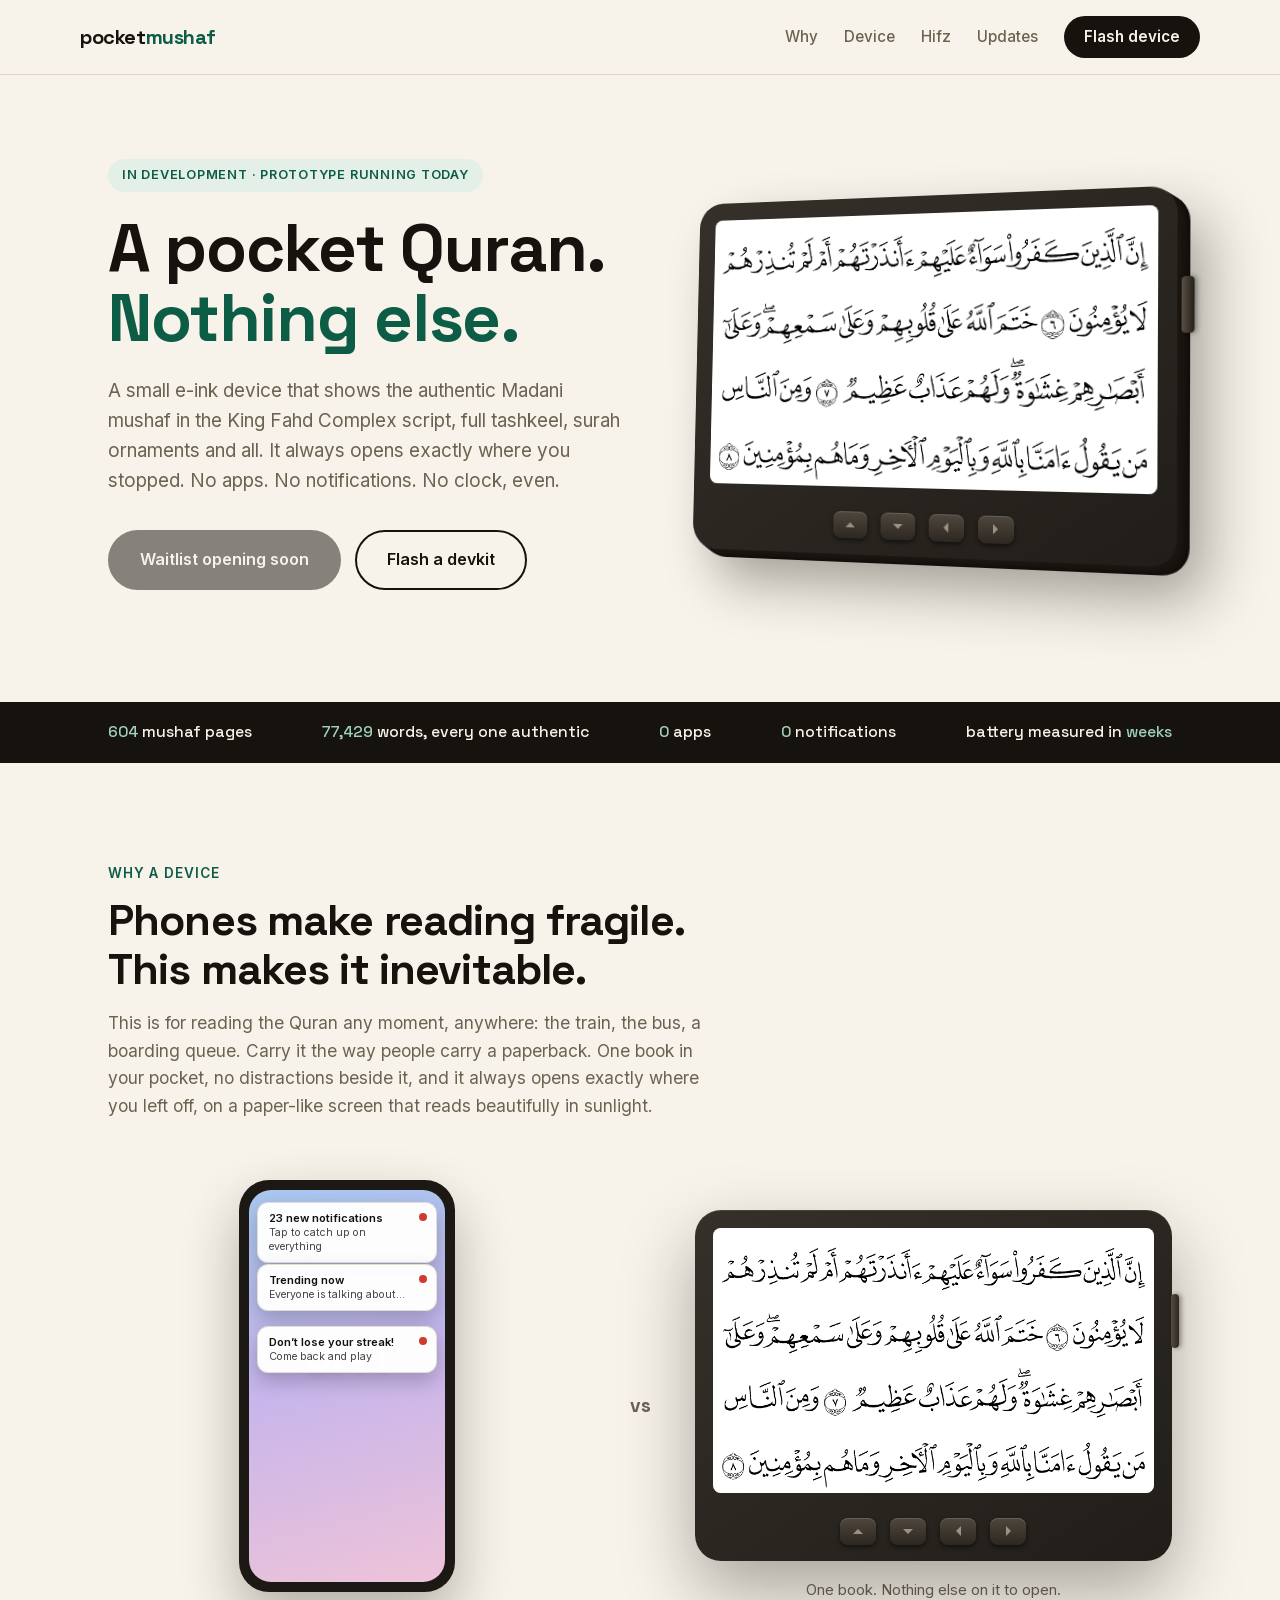
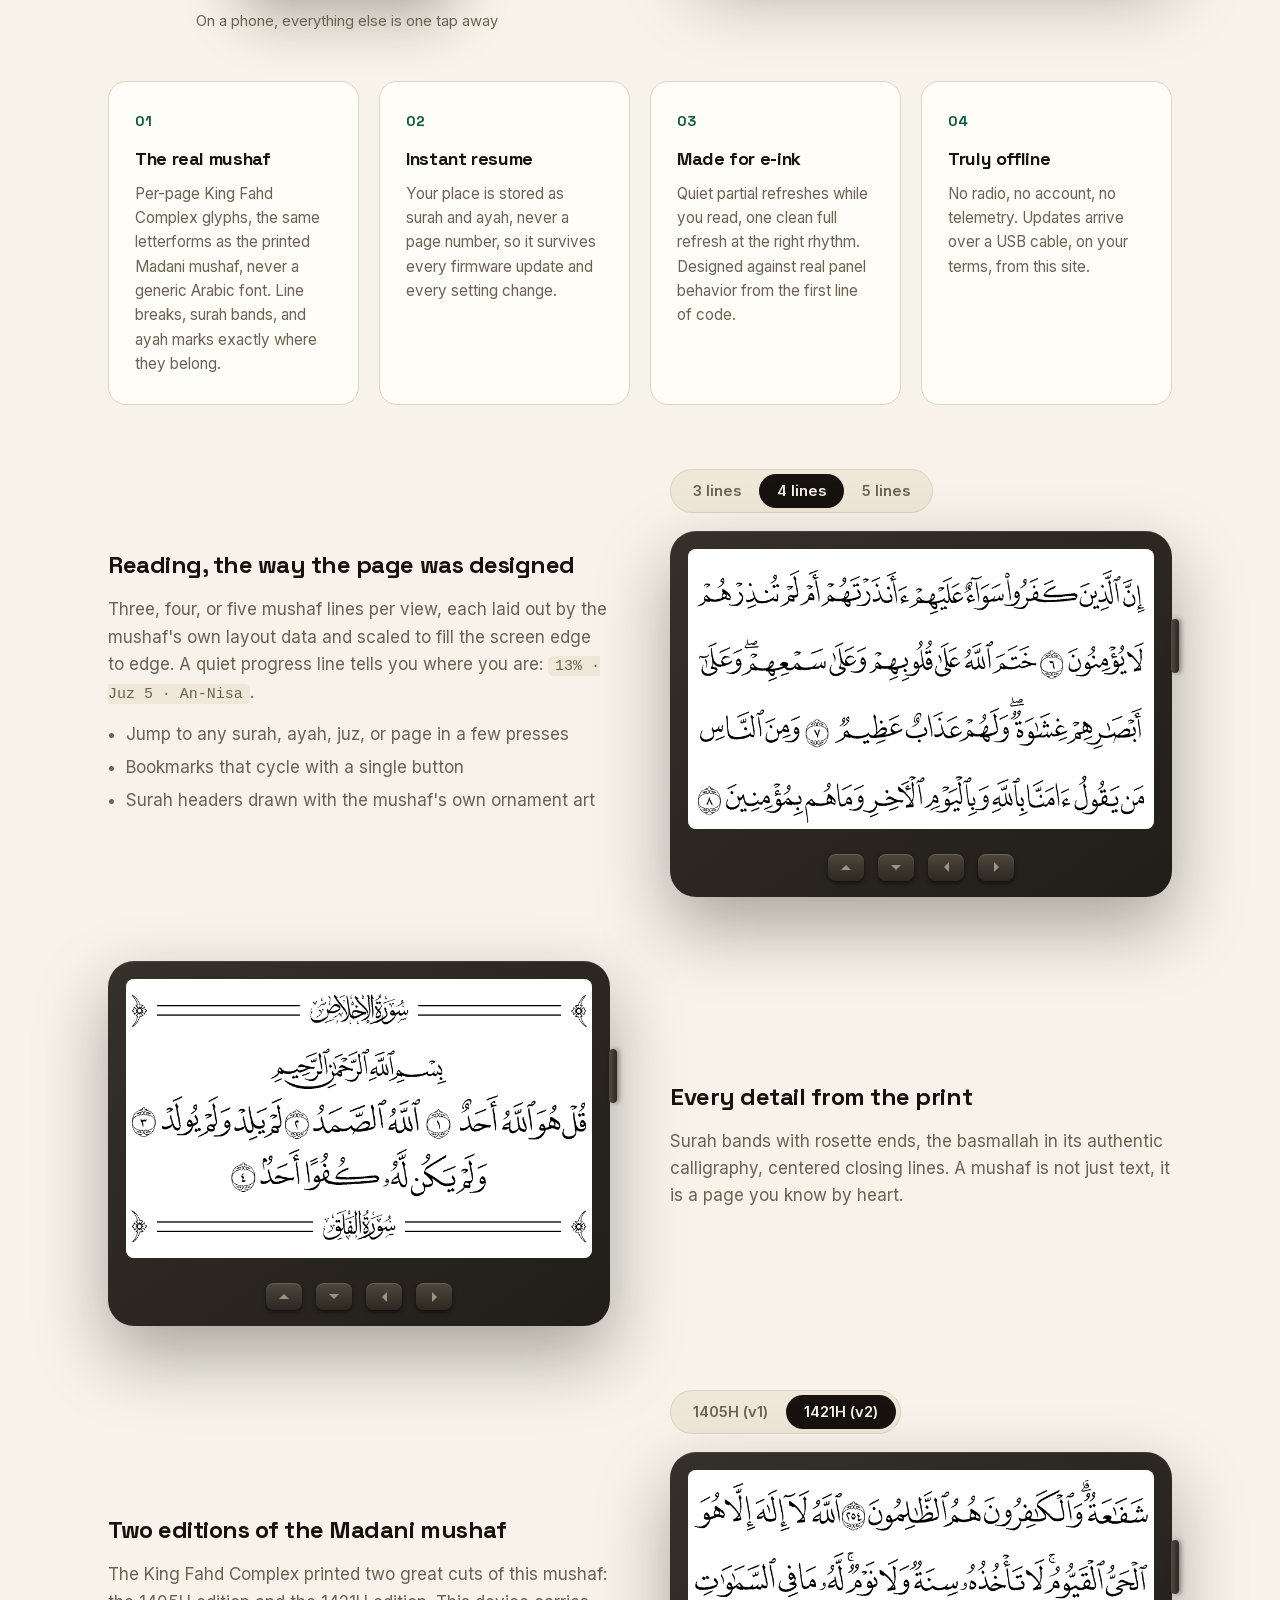
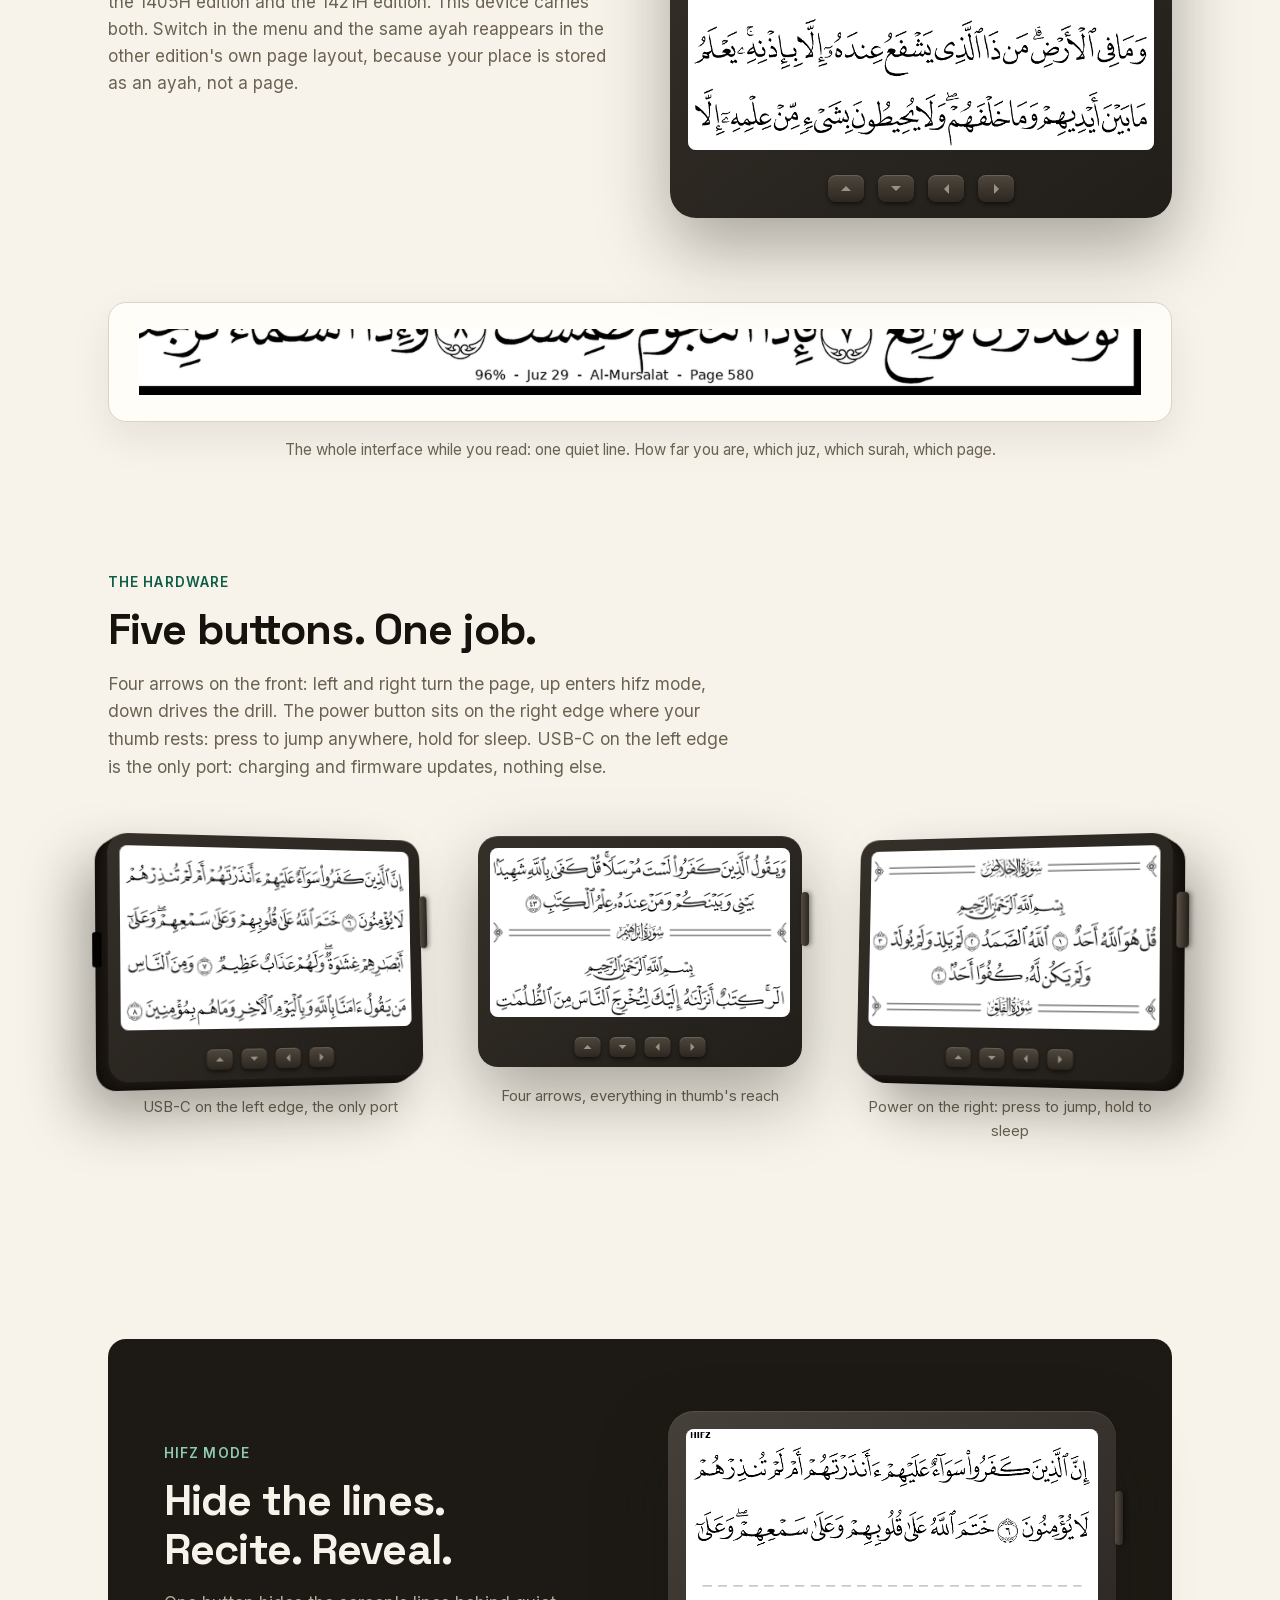
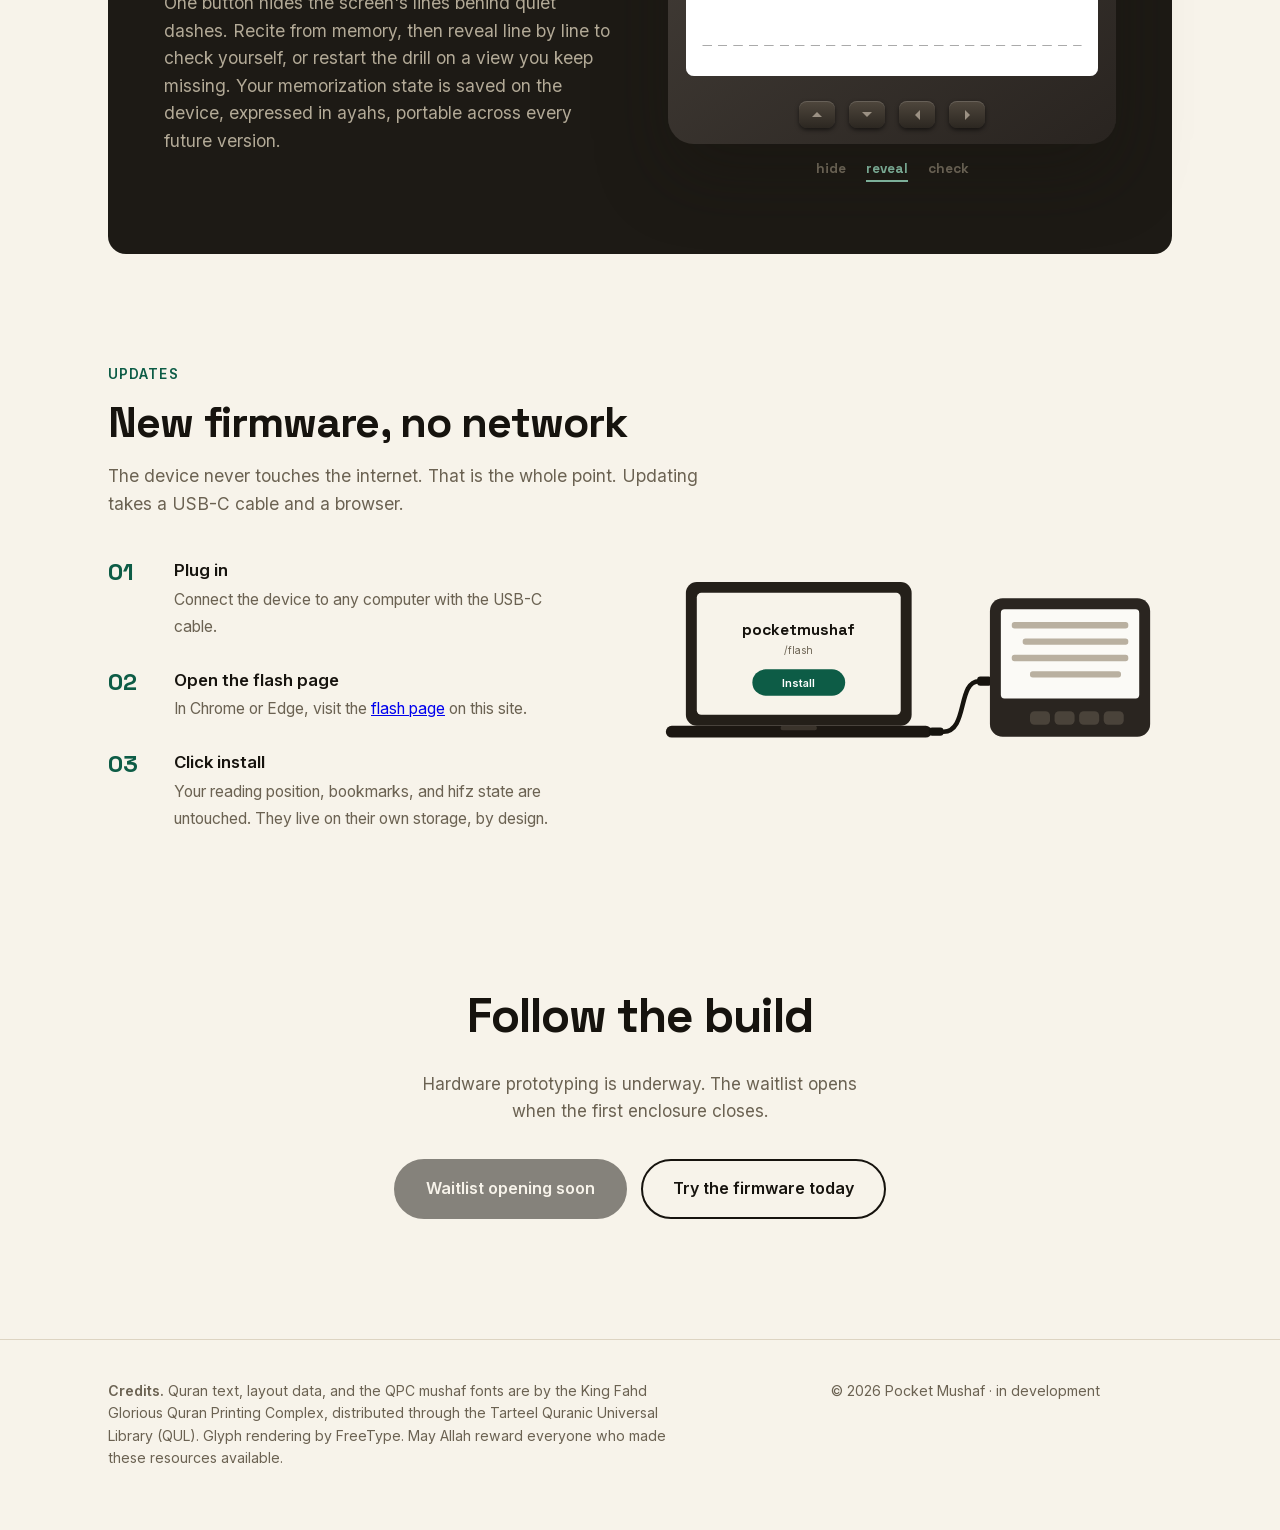
==== index.html @ 384b5666 "Showcase both mushaf editions and the status line Co-Authored-By: Claude Fable 5 <noreply@anthropic." ====
<!DOCTYPE html>
<html lang="en">
<head>
<meta charset="utf-8">
<meta name="viewport" content="width=device-width, initial-scale=1">
<meta http-equiv="Content-Security-Policy" content="default-src 'none'; script-src 'self'; style-src 'self' 'unsafe-inline'; img-src 'self'; font-src 'self'; connect-src 'self'; base-uri 'none'; form-action 'none'">
<title>Pocket Mushaf, a dedicated e-ink Quran reader</title>
<meta name="description" content="A pocket-sized e-ink device that does one thing: display the authentic Madani mushaf beautifully, and let you resume reading instantly. No apps. No notifications. No distractions.">
<meta property="og:title" content="Pocket Mushaf">
<meta property="og:description" content="A dedicated, distraction-free pocket Quran reading device.">
<meta property="og:image" content="assets/reading.png">
<link rel="stylesheet" href="fonts/fonts.css">
<link rel="stylesheet" href="style.css">
</head>
<body>

<header class="site">
  <div class="wrap navrow">
    <a class="brand" href="./">pocket<span>mushaf</span></a>
    <nav>
      <a href="#why">Why</a>
      <a href="#device">Device</a>
      <a href="#hifz">Hifz</a>
      <a href="#updates">Updates</a>
      <a class="pill" href="flash.html">Flash device</a>
    </nav>
  </div>
</header>

<div class="wrap">
  <div class="hero">
    <div>
      <span class="eyebrow">In development &middot; prototype running today</span>
      <h1>A pocket Quran.<br><em>Nothing else.</em></h1>
      <p class="lede">A small e-ink device that shows the authentic Madani
      mushaf in the King Fahd Complex script, full tashkeel, surah ornaments
      and all. It always opens exactly where you stopped. No apps. No
      notifications. No clock, even.</p>
      <div class="cta-row">
        <a class="btn primary disabled" href="#">Waitlist opening soon</a>
        <a class="btn ghost" href="flash.html">Flash a devkit</a>
      </div>
    </div>
    <div class="device tilt-r"><span class="pwr"></span><span class="usb"></span><span class="dpad"><i class="u"></i><i class="d"></i><i class="l"></i><i class="r"></i></span>
      <div class="screen"><img src="assets/reading.png"
        alt="E-ink render of Surah Al-Baqarah 6-8 in the authentic Madani script"></div>
    </div>
  </div>
</div>

<div class="band">
  <div class="wrap">
    <span><em>604</em> mushaf pages</span>
    <span><em>77,429</em> words, every one authentic</span>
    <span><em>0</em> apps</span>
    <span><em>0</em> notifications</span>
    <span>battery measured in <em>weeks</em></span>
  </div>
</div>

<div class="wrap">
  <section id="why">
    <span class="kicker">Why a device</span>
    <h2>Phones make reading fragile.<br>This makes it inevitable.</h2>
    <p class="sub">This is for reading the Quran any moment, anywhere:
    the train, the bus, a boarding queue. Carry it the way people carry
    a paperback. One book in your pocket, no distractions beside it, and
    it always opens exactly where you left off, on a paper-like screen
    that reads beautifully in sunlight.</p>


    <div class="contrast">
      <figure>
        <div class="phone"><div class="pscreen wall">
          <span class="ptime">9:41</span>
          <div class="notif n1"><b>23 new notifications</b>Tap to catch up on everything</div>
          <div class="notif n2"><b>Trending now</b>Everyone is talking about&hellip;</div>
          <div class="notif n3"><b>Don&rsquo;t lose your streak!</b>Come back and play</div>
        </div></div>
        <figcaption>On a phone, everything else is one tap away</figcaption>
      </figure>
      <div class="vs">vs</div>
      <figure>
        <div class="device"><span class="pwr"></span><span class="usb"></span><span class="dpad"><i class="u"></i><i class="d"></i><i class="l"></i><i class="r"></i></span><div class="screen">
          <img src="assets/reading.png" alt="The device: only the mushaf"></div></div>
        <figcaption>One book. Nothing else on it to open.</figcaption>
      </figure>
    </div>

    <div class="grid">
      <div class="card"><div class="num">01</div><h3>The real mushaf</h3>
        <p>Per-page King Fahd Complex glyphs, the same letterforms as the
        printed Madani mushaf, never a generic Arabic font. Line breaks,
        surah bands, and ayah marks exactly where they belong.</p></div>
      <div class="card"><div class="num">02</div><h3>Instant resume</h3>
        <p>Your place is stored as surah and ayah, never a page number, so
        it survives every firmware update and every setting change.</p></div>
      <div class="card"><div class="num">03</div><h3>Made for e-ink</h3>
        <p>Quiet partial refreshes while you read, one clean full refresh
        at the right rhythm. Designed against real panel behavior from the
        first line of code.</p></div>
      <div class="card"><div class="num">04</div><h3>Truly offline</h3>
        <p>No radio, no account, no telemetry. Updates arrive over a USB
        cable, on your terms, from this site.</p></div>
    </div>

    <div class="featrow">
      <div class="txt">
        <h3>Reading, the way the page was designed</h3>
        <p>Three, four, or five mushaf lines per view, each laid out by the
        mushaf's own layout data and scaled to fill the screen edge to
        edge. A quiet progress line tells you where you are:
        <code>13% &middot; Juz 5 &middot; An-Nisa</code>.</p>
        <ul>
          <li>Jump to any surah, ayah, juz, or page in a few presses</li>
          <li>Bookmarks that cycle with a single button</li>
          <li>Surah headers drawn with the mushaf's own ornament art</li>
        </ul>
      </div>
      <div class="pic">
        <div class="seg" id="lineseg">
          <button data-n="3">3 lines</button><button data-n="4" class="on">4 lines</button><button data-n="5">5 lines</button>
        </div>
        <div class="device"><span class="pwr"></span><span class="usb"></span><span class="dpad"><i class="u"></i><i class="d"></i><i class="l"></i><i class="r"></i></span><div class="screen">
          <img id="linesimg" class="fadeable" src="assets/lines4.png"
               alt="The same page at three, four, or five lines per view"></div>
        </div>
      </div>
    </div>

    <div class="featrow flip">
      <div class="txt">
        <h3>Every detail from the print</h3>
        <p>Surah bands with rosette ends, the basmallah in its authentic
        calligraphy, centered closing lines. A mushaf is not just text, it
        is a page you know by heart.</p>
      </div>
      <div class="pic device"><span class="pwr"></span><span class="usb"></span><span class="dpad"><i class="u"></i><i class="d"></i><i class="l"></i><i class="r"></i></span><div class="screen">
        <img src="assets/headers.png" alt="Surah Al-Ikhlas with ornamental header bands"></div>
      </div>
    </div>
    <div class="featrow">
      <div class="txt">
        <h3>Two editions of the Madani mushaf</h3>
        <p>The King Fahd Complex printed two great cuts of this mushaf:
        the 1405H edition and the 1421H edition. This device carries both.
        Switch in the menu and the same ayah reappears in the other
        edition's own page layout, because your place is stored as an
        ayah, not a page.</p>
      </div>
      <div class="pic">
        <div class="seg" id="edseg">
          <button data-ed="v1">1405H (v1)</button><button data-ed="v2" class="on">1421H (v2)</button>
        </div>
        <div class="device"><span class="pwr"></span><span class="usb"></span><span class="dpad"><i class="u"></i><i class="d"></i><i class="l"></i><i class="r"></i></span><div class="screen">
          <img id="edimg" class="fadeable" src="assets/edition-v2.png"
               alt="Ayat al-Kursi in the selected mushaf edition"></div>
        </div>
      </div>
    </div>

    <figure class="stripfig">
      <div class="stripbox"><img src="assets/progress-zoom.png"
        alt="The status line: percent read, juz, surah, and page"></div>
      <figcaption>The whole interface while you read: one quiet line.
      How far you are, which juz, which surah, which page.</figcaption>
    </figure>

  </section>

  <section id="device">
    <span class="kicker">The hardware</span>
    <h2>Five buttons. One job.</h2>
    <p class="sub">Four arrows on the front: left and right turn the page,
    up enters hifz mode, down drives the drill. The power button sits on
    the right edge where your thumb rests: press to jump anywhere, hold
    for sleep. USB-C on the left edge is the only port: charging and
    firmware updates, nothing else.</p>
    <div class="devrow">
      <figure>
        <div class="device tilt-l"><span class="pwr"></span><span class="usb"></span><span class="dpad"><i class="u"></i><i class="d"></i><i class="l"></i><i class="r"></i></span><div class="screen">
          <img src="assets/reading.png" alt="Angled view showing the USB-C port"></div></div>
        <figcaption>USB-C on the left edge, the only port</figcaption>
      </figure>
      <figure>
        <div class="device"><span class="pwr"></span><span class="usb"></span><span class="dpad"><i class="u"></i><i class="d"></i><i class="l"></i><i class="r"></i></span><div class="screen">
          <img src="assets/flow.png" alt="Front view with the four-arrow pad"></div></div>
        <figcaption>Four arrows, everything in thumb's reach</figcaption>
      </figure>
      <figure>
        <div class="device tilt-r"><span class="pwr"></span><span class="usb"></span><span class="dpad"><i class="u"></i><i class="d"></i><i class="l"></i><i class="r"></i></span><div class="screen">
          <img src="assets/headers.png" alt="Angled view showing the power button"></div></div>
        <figcaption>Power on the right: press to jump, hold to sleep</figcaption>
      </figure>
    </div>
  </section>

  <section id="hifz">
    <div class="dark-block">
      <div class="dark-grid">
        <div>
          <span class="kicker">Hifz mode</span>
          <h2>Hide the lines.<br>Recite. Reveal.</h2>
          <p class="sub">One button hides the screen's lines behind quiet
          dashes. Recite from memory, then reveal line by line to check
          yourself, or restart the drill on a view you keep missing.
          Your memorization state is saved on the device, expressed in
          ayahs, portable across every future version.</p>
        </div>
        <div>
          <div class="device"><span class="pwr"></span><span class="usb"></span><span class="dpad"><i class="u"></i><i class="d"></i><i class="l"></i><i class="r"></i></span><div class="screen">
            <img id="hifzimg" class="fadeable" src="assets/hifz-hidden.png"
                 alt="Hifz mode: lines hidden, half revealed, fully shown"></div>
          </div>
          <div class="stage-dots" id="hifzdots">
            <span class="on">hide</span><span>reveal</span><span>check</span>
          </div>
        </div>
      </div>
    </div>
  </section>

  <section id="updates">
    <span class="kicker">Updates</span>
    <h2>New firmware, no network</h2>
    <p class="sub">The device never touches the internet. That is the
    whole point. Updating takes a USB-C cable and a browser.</p>
    <div class="updrow">
    <ol class="steps">
      <li><strong>Plug in</strong><span>Connect the device to any computer
        with the USB-C cable.</span></li>
      <li><strong>Open the flash page</strong><span>In Chrome or Edge, visit
        the <a href="flash.html">flash page</a> on this site.</span></li>
      <li><strong>Click install</strong><span>Your reading position, bookmarks,
        and hifz state are untouched. They live on their own storage, by
        design.</span></li>
    </ol>
    <div class="updart"><svg viewBox="0 0 580 300" role="img"
  aria-label="The device connected to a laptop with a USB-C cable">
  <rect x="46" y="34" width="248" height="158" rx="12" fill="#241f19"/>
  <rect x="58" y="46" width="224" height="134" rx="5" fill="#f7f3ea"/>
  <text x="170" y="92" text-anchor="middle" font-family="Space Grotesk, sans-serif"
        font-weight="700" font-size="17" fill="#16130e">pocketmushaf</text>
  <text x="170" y="113" text-anchor="middle" font-family="Inter, sans-serif"
        font-size="11" fill="#6b6252">/flash</text>
  <rect x="119" y="130" width="102" height="29" rx="14.5" fill="#0d5c46"/>
  <text x="170" y="149" text-anchor="middle" font-family="Inter, sans-serif"
        font-weight="600" font-size="12" fill="#ffffff">Install</text>
  <rect x="24" y="192" width="292" height="13" rx="6.5" fill="#1c1712"/>
  <rect x="150" y="192" width="40" height="5" rx="2.5" fill="#3a332b"/>
  <rect x="313" y="194" width="16" height="9" rx="3.5" fill="#16130e"/>
  <path d="M329 198.5 C 356 198.5, 344 143, 368 143" fill="none"
        stroke="#16130e" stroke-width="5" stroke-linecap="round"/>
  <rect x="366" y="138" width="16" height="10" rx="3.5" fill="#16130e"/>
  <rect x="380" y="52" width="176" height="152" rx="14" fill="#2a2520"/>
  <rect x="392" y="64" width="152" height="98" rx="4" fill="#fbfaf6"/>
  <rect x="404" y="78" width="128" height="7" rx="3" fill="#b9b0a0"/>
  <rect x="416" y="96" width="116" height="7" rx="3" fill="#b9b0a0"/>
  <rect x="404" y="114" width="128" height="7" rx="3" fill="#b9b0a0"/>
  <rect x="424" y="132" width="100" height="7" rx="3" fill="#b9b0a0"/>
  <g fill="#4a433a">
    <rect x="424" y="176" width="22" height="15" rx="5"/>
    <rect x="451" y="176" width="22" height="15" rx="5"/>
    <rect x="478" y="176" width="22" height="15" rx="5"/>
    <rect x="505" y="176" width="22" height="15" rx="5"/>
  </g>
</svg></div>
    </div>
  </section>

  <div class="bigcta">
    <h2>Follow the build</h2>
    <p>Hardware prototyping is underway. The waitlist opens when the first
    enclosure closes.</p>
    <div class="cta-row">
      <a class="btn primary disabled" href="#">Waitlist opening soon</a>
      <a class="btn ghost" href="flash.html">Try the firmware today</a>
    </div>
  </div>
</div>

<footer>
  <div class="wrap">
    <p><strong>Credits.</strong> Quran text, layout data, and the QPC
    mushaf fonts are by the King Fahd Glorious Quran Printing Complex,
    distributed through the Tarteel Quranic Universal Library
    (QUL). Glyph rendering by FreeType. May Allah
    reward everyone who made these resources available.</p>
    <p>&copy; 2026 Pocket Mushaf &middot; in development</p>
  </div>
</footer>
<script src="assets/site.js" defer></script>
</body></body>
</html>
---- fonts/fonts.css ----
@font-face {
  font-family: 'Inter';
  font-style: normal;
  font-weight: 400;
  font-display: swap;
  src: url(Inter-400.woff2) format('woff2');
  unicode-range: U+0000-00FF, U+0131, U+0152-0153, U+02BB-02BC, U+02C6, U+02DA, U+02DC, U+0304, U+0308, U+0329, U+2000-206F, U+20AC, U+2122, U+2191, U+2193, U+2212, U+2215, U+FEFF, U+FFFD;
}
@font-face {
  font-family: 'Inter';
  font-style: normal;
  font-weight: 500;
  font-display: swap;
  src: url(Inter-500.woff2) format('woff2');
  unicode-range: U+0000-00FF, U+0131, U+0152-0153, U+02BB-02BC, U+02C6, U+02DA, U+02DC, U+0304, U+0308, U+0329, U+2000-206F, U+20AC, U+2122, U+2191, U+2193, U+2212, U+2215, U+FEFF, U+FFFD;
}
@font-face {
  font-family: 'Inter';
  font-style: normal;
  font-weight: 600;
  font-display: swap;
  src: url(Inter-600.woff2) format('woff2');
  unicode-range: U+0000-00FF, U+0131, U+0152-0153, U+02BB-02BC, U+02C6, U+02DA, U+02DC, U+0304, U+0308, U+0329, U+2000-206F, U+20AC, U+2122, U+2191, U+2193, U+2212, U+2215, U+FEFF, U+FFFD;
}
@font-face {
  font-family: 'Space Grotesk';
  font-style: normal;
  font-weight: 500;
  font-display: swap;
  src: url(SpaceGrotesk-500.woff2) format('woff2');
  unicode-range: U+0000-00FF, U+0131, U+0152-0153, U+02BB-02BC, U+02C6, U+02DA, U+02DC, U+0304, U+0308, U+0329, U+2000-206F, U+20AC, U+2122, U+2191, U+2193, U+2212, U+2215, U+FEFF, U+FFFD;
}
@font-face {
  font-family: 'Space Grotesk';
  font-style: normal;
  font-weight: 700;
  font-display: swap;
  src: url(SpaceGrotesk-700.woff2) format('woff2');
  unicode-range: U+0000-00FF, U+0131, U+0152-0153, U+02BB-02BC, U+02C6, U+02DA, U+02DC, U+0304, U+0308, U+0329, U+2000-206F, U+20AC, U+2122, U+2191, U+2193, U+2212, U+2215, U+FEFF, U+FFFD;
}
---- style.css ----
:root {
  --paper: #f7f3ea;
  --paper-deep: #efe8d8;
  --ink: #16130e;
  --ink-soft: #6b6252;
  --green: #0d5c46;
  --green-soft: #e3efe7;
  --dark: #1d1a15;
  --dark-2: #262219;
  --rule: #ddd4c2;
  --max: 1120px;
  --radius: 18px;
}
* { margin: 0; padding: 0; box-sizing: border-box; }
html { scroll-behavior: smooth; }
body {
  background: var(--paper);
  color: var(--ink);
  font-family: "Inter", -apple-system, "Helvetica Neue", sans-serif;
  line-height: 1.6;
  font-size: 17px;
}
h1, h2, h3, .brand { font-family: "Space Grotesk", "Inter", sans-serif; letter-spacing: -0.02em; }
.wrap { max-width: var(--max); margin: 0 auto; padding: 0 28px; }

/* ---------- nav ---------- */
header.site {
  position: sticky; top: 0; z-index: 50;
  background: rgba(247, 243, 234, 0.88); backdrop-filter: blur(10px);
  border-bottom: 1px solid var(--rule);
}
.navrow { display: flex; justify-content: space-between; align-items: center; padding: 16px 0; }
.brand { font-size: 1.25rem; font-weight: 700; text-decoration: none; color: var(--ink); }
.brand span { color: var(--green); }
nav { display: flex; align-items: center; gap: 26px; }
nav a { color: var(--ink-soft); text-decoration: none; font-size: 0.95rem; font-weight: 500; }
nav a:hover { color: var(--ink); }
nav a.pill {
  background: var(--ink); color: var(--paper); padding: 9px 20px;
  border-radius: 999px; font-weight: 600;
}
nav a.pill:hover { background: var(--green); color: #fff; }
@media (max-width: 640px) { nav a:not(.pill) { display: none; } }

/* ---------- hero ---------- */
.hero { padding: 84px 0 40px; display: grid; grid-template-columns: 1.05fr 1fr; gap: 48px; align-items: center; }
@media (max-width: 900px) { .hero { grid-template-columns: 1fr; padding-top: 56px; } }
.eyebrow {
  display: inline-block; background: var(--green-soft); color: var(--green);
  font-size: 0.8rem; font-weight: 600; letter-spacing: 0.06em; text-transform: uppercase;
  padding: 6px 14px; border-radius: 999px; margin-bottom: 22px;
}
.hero h1 { font-size: clamp(2.6rem, 5.4vw, 4.2rem); line-height: 1.04; font-weight: 700; }
.hero h1 em { font-style: normal; color: var(--green); }
.hero p.lede { margin-top: 22px; max-width: 520px; font-size: 1.18rem; color: var(--ink-soft); }
.cta-row { margin-top: 34px; display: flex; gap: 14px; flex-wrap: wrap; }
.btn {
  display: inline-block; padding: 15px 30px; border-radius: 999px;
  text-decoration: none; font-size: 1rem; font-weight: 600;
  border: 2px solid var(--ink); transition: transform 0.15s ease, background 0.15s ease;
}
.btn:hover { transform: translateY(-2px); }
.btn.primary { background: var(--ink); color: var(--paper); }
.btn.primary:hover { background: var(--green); border-color: var(--green); color: #fff; }
.btn.ghost { color: var(--ink); background: transparent; }
.btn.ghost:hover { border-color: var(--green); color: var(--green); }
.btn.disabled { opacity: 0.5; pointer-events: none; }

/* ---------- device mockup: screen + front d-pad, power right, USB-C left */
.device {
  background: linear-gradient(145deg, #35302a, #211d18);
  border-radius: 26px; padding: 18px 18px 68px;
  box-shadow: 0 30px 70px rgba(22, 19, 14, 0.35), inset 0 1px 0 rgba(255,255,255,0.09);
  position: relative;
}
.device .screen {
  border-radius: 8px; overflow: hidden; background: #fbfaf6;
  box-shadow: inset 0 0 0 1px rgba(0,0,0,0.5), inset 0 4px 14px rgba(0,0,0,0.22);
}
.device .screen img { display: block; width: 100%; height: auto; }
/* four arrow buttons in a horizontal row: up, down, left, right */
.device .dpad {
  position: absolute; left: 50%; bottom: 16px; transform: translateX(-50%);
  display: flex; gap: 14px;
}
.device .dpad i {
  width: 36px; height: 27px; border-radius: 8px;
  background: linear-gradient(#4f473d, #2c2721);
  box-shadow: inset 0 1px 0 rgba(255,255,255,0.14), 0 2px 4px rgba(0,0,0,0.55);
  display: flex; align-items: center; justify-content: center;
}
.device .dpad i::after { content: ""; border: 5px solid transparent; }
.device .dpad .u::after { border-bottom-color: #9b9184; border-top-width: 0; }
.device .dpad .d::after { border-top-color: #9b9184; border-bottom-width: 0; }
.device .dpad .l::after { border-right-color: #9b9184; border-left-width: 0; }
.device .dpad .r::after { border-left-color: #9b9184; border-right-width: 0; }
.device .pwr {  /* power on the right side */
  position: absolute; right: -7px; top: 24%;
  width: 8px; height: 54px; border-radius: 4px;
  background: linear-gradient(90deg, #554c41, #2c2721);
  box-shadow: 2px 0 5px rgba(0,0,0,0.4);
}
.device .usb {  /* USB-C slot on the left side */
  position: absolute; left: -6px; top: 40%;
  width: 6px; height: 34px; border-radius: 3px;
  background: #0c0a08; box-shadow: inset 0 0 4px #000;
}
/* angled pseudo-3D views: a stack of 1px shadows forms a connected
   extruded edge that follows the rounded corners */
.device.tilt-r {
  transform: perspective(1200px) rotateY(-15deg) rotateX(3deg);
  box-shadow:
    1px 1px 0 #1c1712, 2px 1px 0 #1b1611, 3px 2px 0 #1a1510,
    4px 3px 0 #191410, 5px 3px 0 #18130f, 6px 4px 0 #17130f,
    7px 5px 0 #16120e, 8px 5px 0 #15110d, 9px 6px 0 #14100d,
    10px 7px 0 #130f0c, 11px 7px 0 #120f0b, 12px 8px 0 #110e0b,
    26px 30px 55px rgba(22, 19, 14, 0.38);
}
.device.tilt-l {
  transform: perspective(1200px) rotateY(15deg) rotateX(3deg);
  box-shadow:
    -1px 1px 0 #1c1712, -2px 1px 0 #1b1611, -3px 2px 0 #1a1510,
    -4px 3px 0 #191410, -5px 3px 0 #18130f, -6px 4px 0 #17130f,
    -7px 5px 0 #16120e, -8px 5px 0 #15110d, -9px 6px 0 #14100d,
    -10px 7px 0 #130f0c, -11px 7px 0 #120f0b, -12px 8px 0 #110e0b,
    -26px 30px 55px rgba(22, 19, 14, 0.38);
}
.device.tilt-r .pwr { right: -16px; width: 12px; background: linear-gradient(90deg, #5a5145, #241f1a); }
.device.tilt-l .usb { left: -15px; width: 9px; background: #050403; box-shadow: inset 0 0 5px #000; }
.device .usb { display: none; }           /* the port is an edge feature */
.device.tilt-l .usb { display: block; }   /* visible only when that edge shows */
.hero .device { transition: transform 0.35s ease; }
.hero .device:hover { transform: perspective(1200px) rotateY(-8deg) rotateX(2deg); }

/* ---------- ticker band ---------- */
.band {
  background: var(--ink); color: var(--paper);
  padding: 18px 0; margin-top: 72px;
  font-family: "Space Grotesk", sans-serif; font-size: 0.98rem;
}
.band .wrap { display: flex; justify-content: space-between; flex-wrap: wrap; gap: 12px 30px; }
.band span em { font-style: normal; color: #9fd0ba; }

/* ---------- sections ---------- */
section { padding: 96px 0 10px; }
.kicker { color: var(--green); font-weight: 700; font-size: 0.85rem; text-transform: uppercase; letter-spacing: 0.08em; }
section h2 { font-size: clamp(1.9rem, 3.4vw, 2.7rem); margin-top: 10px; line-height: 1.12; }
section p.sub { color: var(--ink-soft); max-width: 620px; margin-top: 16px; font-size: 1.08rem; }

.featrow {
  display: grid; grid-template-columns: 1fr 1fr; gap: 60px;
  align-items: center; margin-top: 64px;
}
.featrow.flip .txt { order: 2; }
.featrow.flip .pic { order: 1; }
@media (max-width: 860px) { .featrow, .featrow.flip .txt, .featrow.flip .pic { grid-template-columns: 1fr; order: initial; } }
.featrow h3 { font-size: 1.5rem; margin-bottom: 12px; }
.featrow p { color: var(--ink-soft); }
.featrow ul { margin: 14px 0 0 18px; color: var(--ink-soft); }
.featrow li { margin-bottom: 6px; }

/* ---------- dark hifz section ---------- */
.dark-block {
  background: var(--dark); color: #efe9dc; border-radius: var(--radius);
  padding: 72px 56px; margin-top: 90px;
}
@media (max-width: 700px) { .dark-block { padding: 44px 26px; } }
.dark-block .kicker { color: #8fcbb2; }
.dark-block h2 { color: #f7f3ea; }
.dark-block p.sub { color: #b3aa97; }
.dark-block .device { background: linear-gradient(145deg, #46403a, #292420); }
.dark-grid { display: grid; grid-template-columns: 1fr 1fr; gap: 56px; align-items: center; }
@media (max-width: 860px) { .dark-grid { grid-template-columns: 1fr; } }

/* ---------- cards ---------- */
.grid { display: grid; grid-template-columns: repeat(auto-fit, minmax(240px, 1fr)); gap: 20px; margin-top: 48px; }
.card {
  background: #fffdf8; border: 1px solid var(--rule); border-radius: var(--radius);
  padding: 28px 26px; transition: transform 0.15s ease, box-shadow 0.15s ease;
}
.card:hover { transform: translateY(-4px); box-shadow: 0 16px 40px rgba(22,19,14,0.09); }
.card .num {
  font-family: "Space Grotesk"; font-weight: 700; color: var(--green);
  font-size: 0.9rem; margin-bottom: 12px;
}
.card h3 { font-size: 1.12rem; margin-bottom: 8px; }
.card p { font-size: 0.95rem; color: var(--ink-soft); }

/* ---------- steps ---------- */
.steps { counter-reset: s; margin-top: 40px; max-width: 640px; }
.steps li { list-style: none; counter-increment: s; position: relative; padding: 0 0 26px 66px; }
.steps li::before {
  content: counter(s, decimal-leading-zero); position: absolute; left: 0; top: -4px;
  font-family: "Space Grotesk"; font-weight: 700; font-size: 1.5rem; color: var(--green);
}
.steps li strong { display: block; font-size: 1.05rem; margin-bottom: 2px; }
.steps li span { color: var(--ink-soft); font-size: 0.98rem; }
code { font-family: "SF Mono", Menlo, monospace; font-size: 0.88em; background: var(--paper-deep); padding: 2px 7px; border-radius: 5px; }

/* ---------- three-up device renders ---------- */
.devrow {
  display: grid; grid-template-columns: repeat(3, 1fr); gap: 46px;
  margin-top: 56px; align-items: start;
}
.devrow figure { margin: 0; }
.devrow .device { padding: 12px 12px 50px; border-radius: 20px; }
.devrow .dpad { bottom: 10px; gap: 9px; }
.devrow .dpad i { width: 26px; height: 20px; border-radius: 6px; }
.devrow .dpad i::after { border-width: 4px; }
.devrow figcaption {
  margin-top: 18px; font-size: 0.92rem; color: var(--ink-soft);
  text-align: center;
}
@media (max-width: 860px) { .devrow { grid-template-columns: 1fr; gap: 60px; } }

/* ---------- segmented toggle + stage dots ---------- */
.seg { display: inline-flex; background: var(--paper-deep); border: 1px solid var(--rule);
  border-radius: 999px; padding: 4px; margin-bottom: 18px; }
.seg button {
  font: 600 0.92rem "Inter", sans-serif; color: var(--ink-soft);
  background: none; border: 0; padding: 8px 18px; border-radius: 999px; cursor: pointer;
}
.seg button.on { background: var(--ink); color: var(--paper); }
.stage-dots { display: flex; gap: 20px; justify-content: center; margin-top: 16px; }
.stage-dots span {
  font: 600 0.85rem "Space Grotesk", sans-serif; color: #7a7263;
  padding-bottom: 3px; border-bottom: 2px solid transparent;
}
.dark-block .stage-dots span.on { color: #8fcbb2; border-bottom-color: #8fcbb2; }
.screen img.fadeable { transition: opacity 0.35s ease; }

/* ---------- flash page ---------- */
.flash-box {
  margin-top: 42px; background: #fffdf8; border: 1px solid var(--rule);
  border-radius: var(--radius); padding: 34px; max-width: 620px;
  box-shadow: 0 18px 45px rgba(22,19,14,0.07);
}
.flash-box strong { font-family: "Space Grotesk"; font-size: 1.15rem; }
.flash-box esp-web-install-button { display: block; margin-top: 18px; }
.note { font-size: 0.9rem; color: var(--ink-soft); margin-top: 16px; }

/* ---------- big cta ---------- */
.bigcta {
  text-align: center; padding: 110px 0 40px;
}
.bigcta h2 { font-size: clamp(2rem, 4vw, 3rem); }
.bigcta p { color: var(--ink-soft); margin: 16px auto 0; max-width: 480px; }
.bigcta .cta-row { justify-content: center; }

/* ---------- footer ---------- */
footer {
  margin-top: 80px; border-top: 1px solid var(--rule);
  padding: 40px 0 60px; font-size: 0.88rem; color: var(--ink-soft);
}
footer .wrap { display: grid; grid-template-columns: 2fr 1fr; gap: 40px; }
@media (max-width: 700px) { footer .wrap { grid-template-columns: 1fr; } }
footer p { max-width: 560px; }
footer a { color: var(--green); text-decoration: none; }

/* ---------- phone vs device contrast ---------- */
.contrast {
  display: grid; grid-template-columns: 1fr auto 1.6fr; gap: 44px;
  align-items: center; margin-top: 60px;
}
.contrast figure { margin: 0; }
.contrast figcaption {
  margin-top: 18px; font-size: 0.92rem; color: var(--ink-soft);
  text-align: center;
}
.vs {
  font-family: "Space Grotesk", sans-serif; font-weight: 700;
  font-size: 1.2rem; color: var(--ink-soft);
}
.phone {
  width: 216px; margin: 0 auto; background: #1c1915;
  border-radius: 30px; padding: 10px;
  box-shadow: 0 26px 55px rgba(22, 19, 14, 0.3);
}
.pscreen {
  position: relative; border-radius: 22px; overflow: hidden;
  background: #fff; aspect-ratio: 9 / 18;
}
.pscreen > img {
  width: 100%; height: 100%; object-fit: cover; object-position: right top;
}
.notif {
  position: absolute; left: 8px; right: 8px;
  background: rgba(255, 255, 255, 0.97); border: 1px solid #e4ded2;
  border-radius: 11px; padding: 8px 24px 8px 11px;
  font-size: 0.66rem; line-height: 1.35; color: #444;
  box-shadow: 0 8px 20px rgba(0, 0, 0, 0.22);
}
.notif b { display: block; font-size: 0.7rem; color: #111; }
.notif::after {
  content: ""; position: absolute; right: 9px; top: 10px;
  width: 8px; height: 8px; border-radius: 50%; background: #cf3b2f;
}
.n1 { top: 12px; } .n2 { top: 74px; } .n3 { top: 136px; }
@media (max-width: 860px) {
  .contrast { grid-template-columns: 1fr; }
  .vs { text-align: center; }
}

/* phone wallpaper + centered vs */
.pscreen.wall {
  background: linear-gradient(165deg, #a8c8f0 0%, #c6b5ec 45%, #eec3d8 100%);
}
.ptime {
  position: absolute; top: 34%; left: 0; right: 0; text-align: center;
  font-family: "Space Grotesk", sans-serif; font-weight: 700;
  font-size: 2.6rem; color: rgba(255, 255, 255, 0.92);
  text-shadow: 0 2px 10px rgba(0, 0, 0, 0.15);
}
.contrast { grid-template-columns: 1fr auto 1fr; }
.vs { justify-self: center; text-align: center; }

/* updates row: steps + usb illustration */
.updrow {
  display: grid; grid-template-columns: 1fr 1.1fr; gap: 56px;
  align-items: center;
}
.updart svg { width: 100%; height: auto; display: block; }
@media (max-width: 860px) { .updrow { grid-template-columns: 1fr; } }

/* ---------- zoomed status-line strip ---------- */
.stripfig { margin: 84px 0 0; }
.stripbox {
  background: #fffdf8; border: 1px solid var(--rule); border-radius: var(--radius);
  padding: 26px 30px; box-shadow: 0 16px 40px rgba(22, 19, 14, 0.08);
  overflow-x: auto;
}
.stripbox img { display: block; max-width: 100%; height: auto; margin: 0 auto; }
.stripfig figcaption {
  margin-top: 16px; text-align: center; font-size: 0.95rem; color: var(--ink-soft);
}
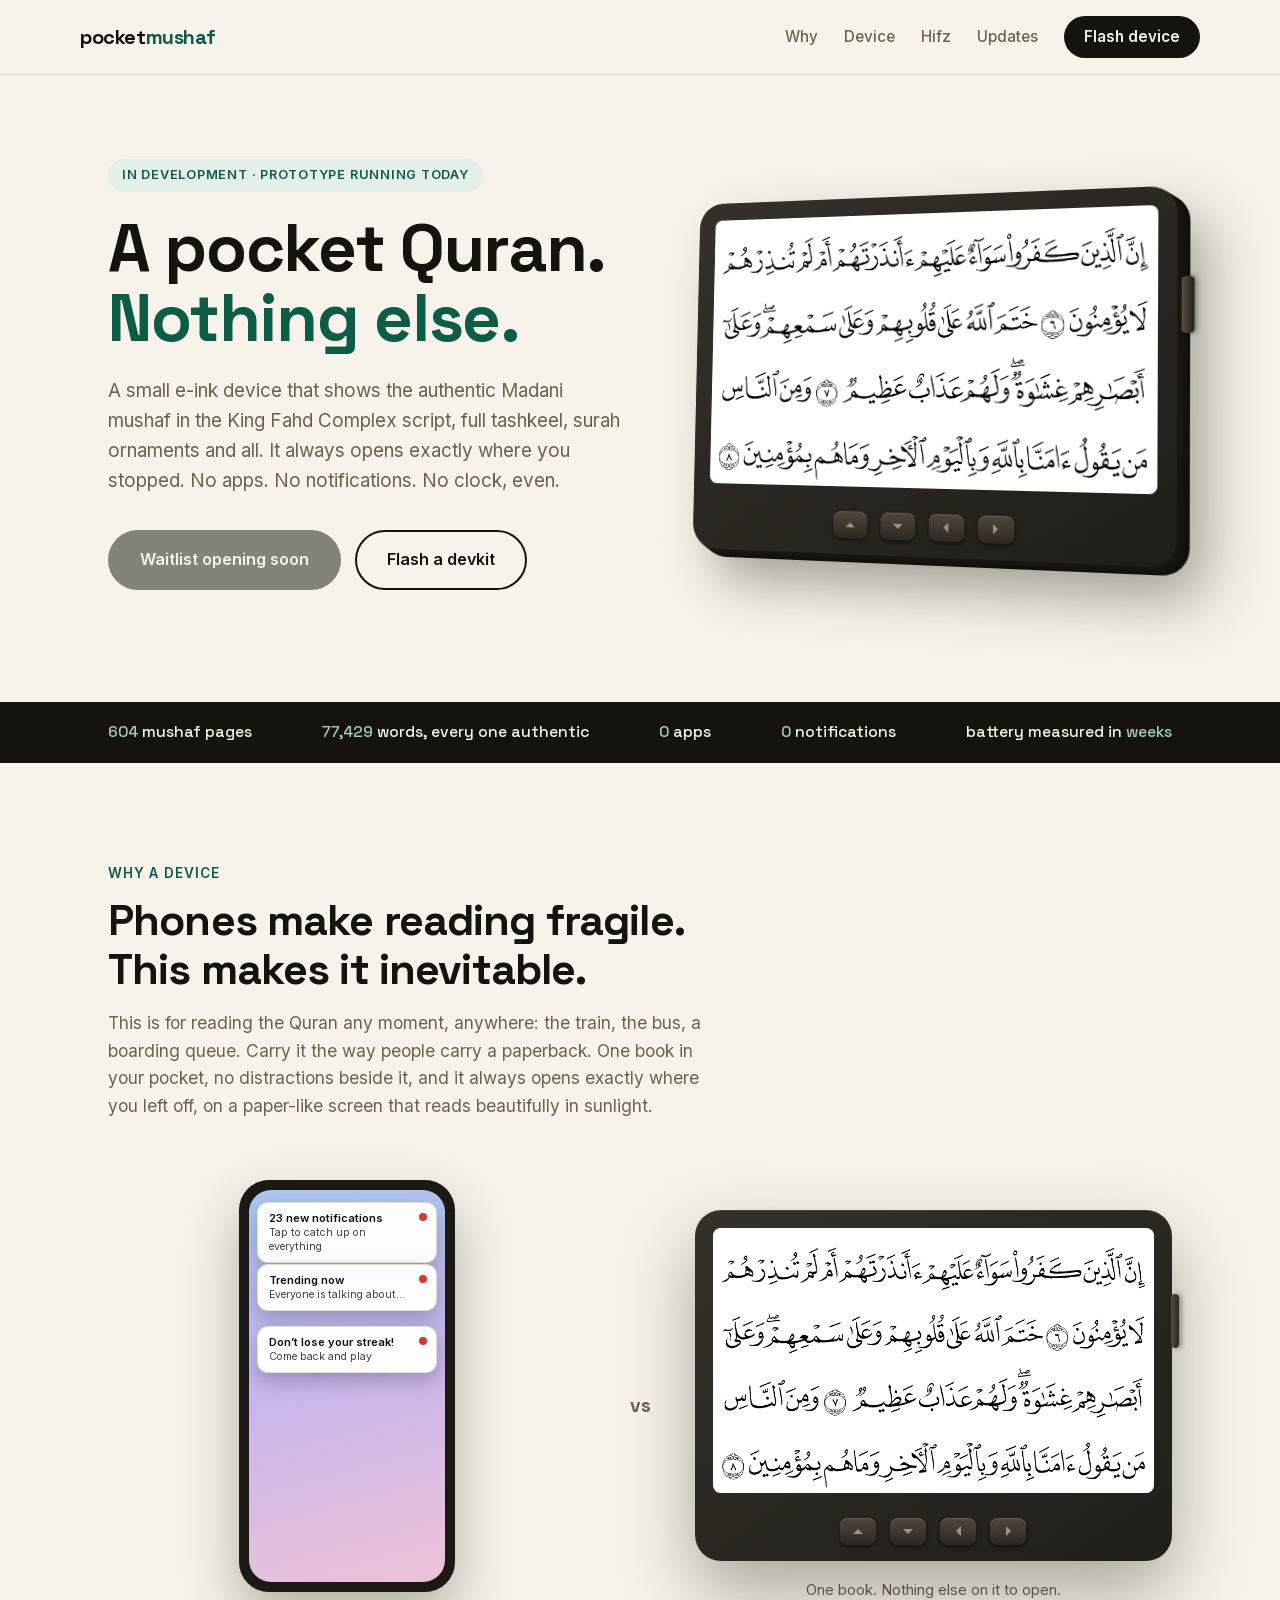
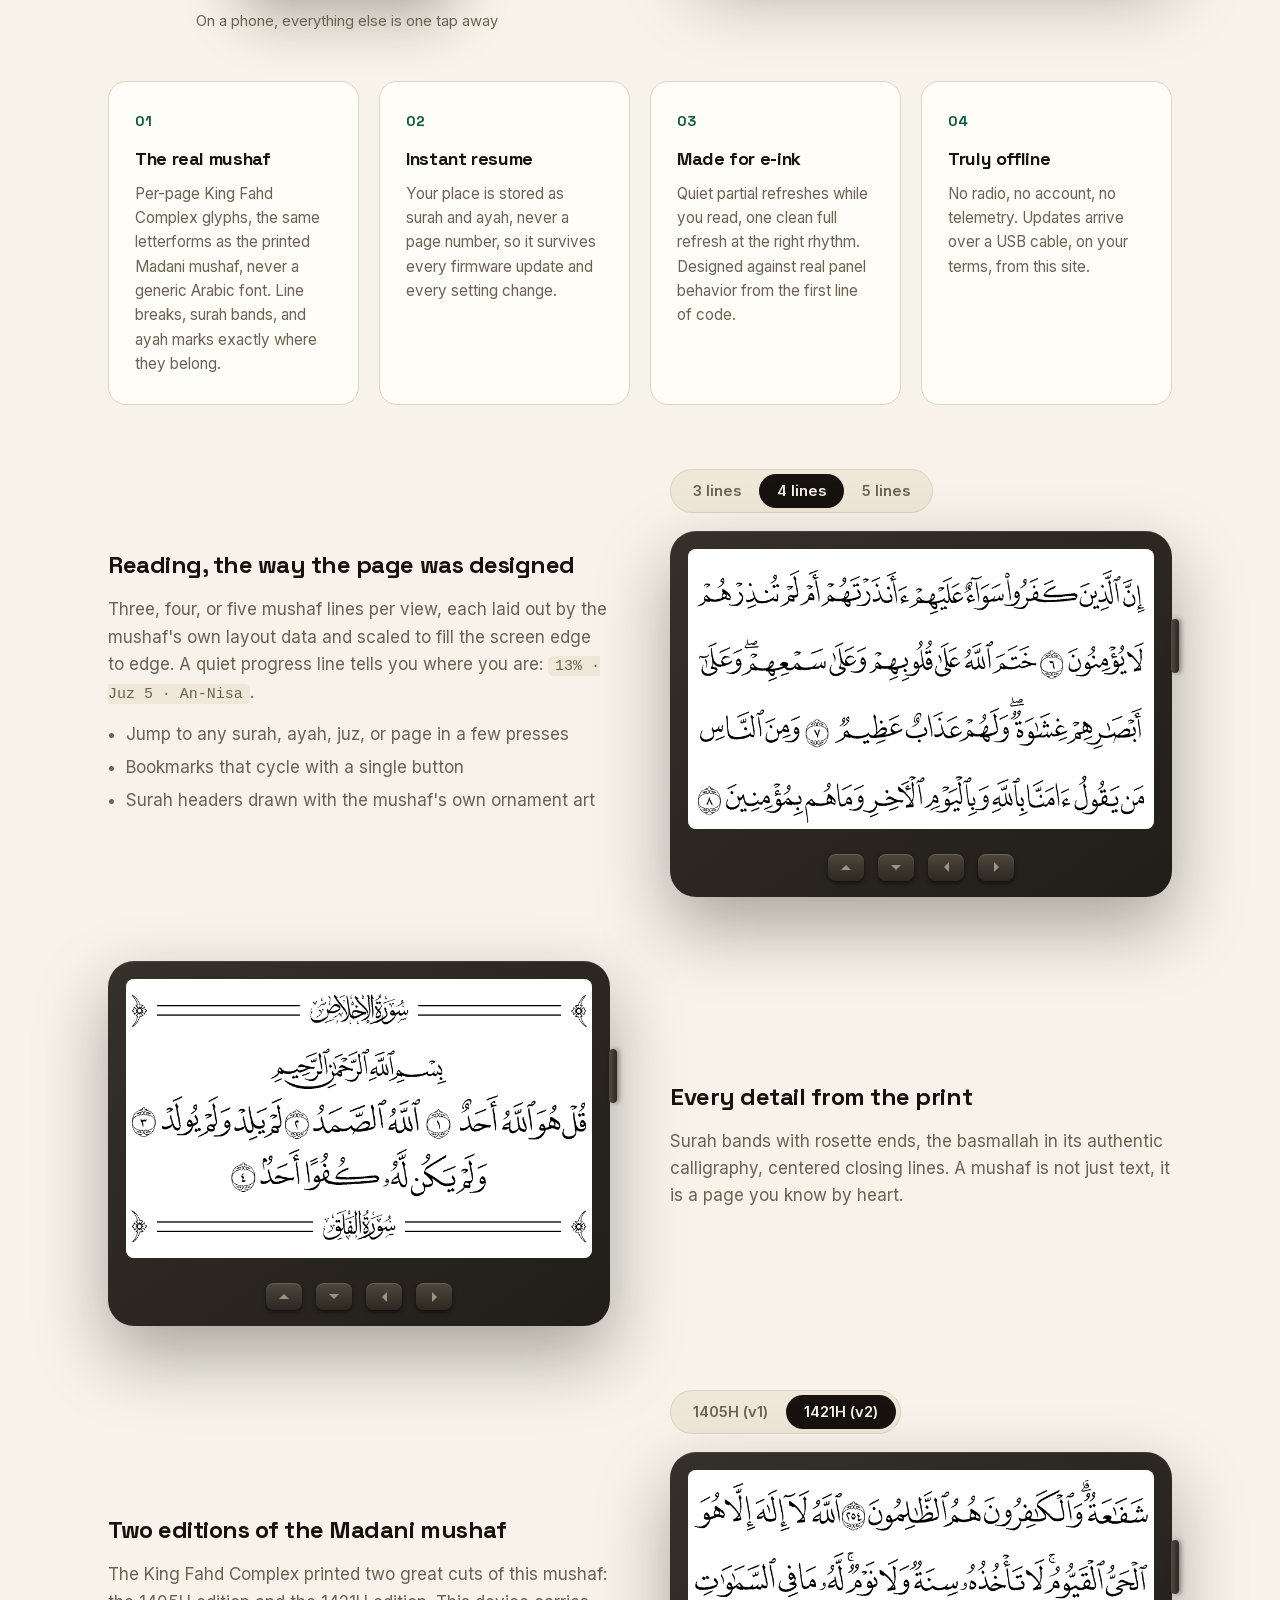
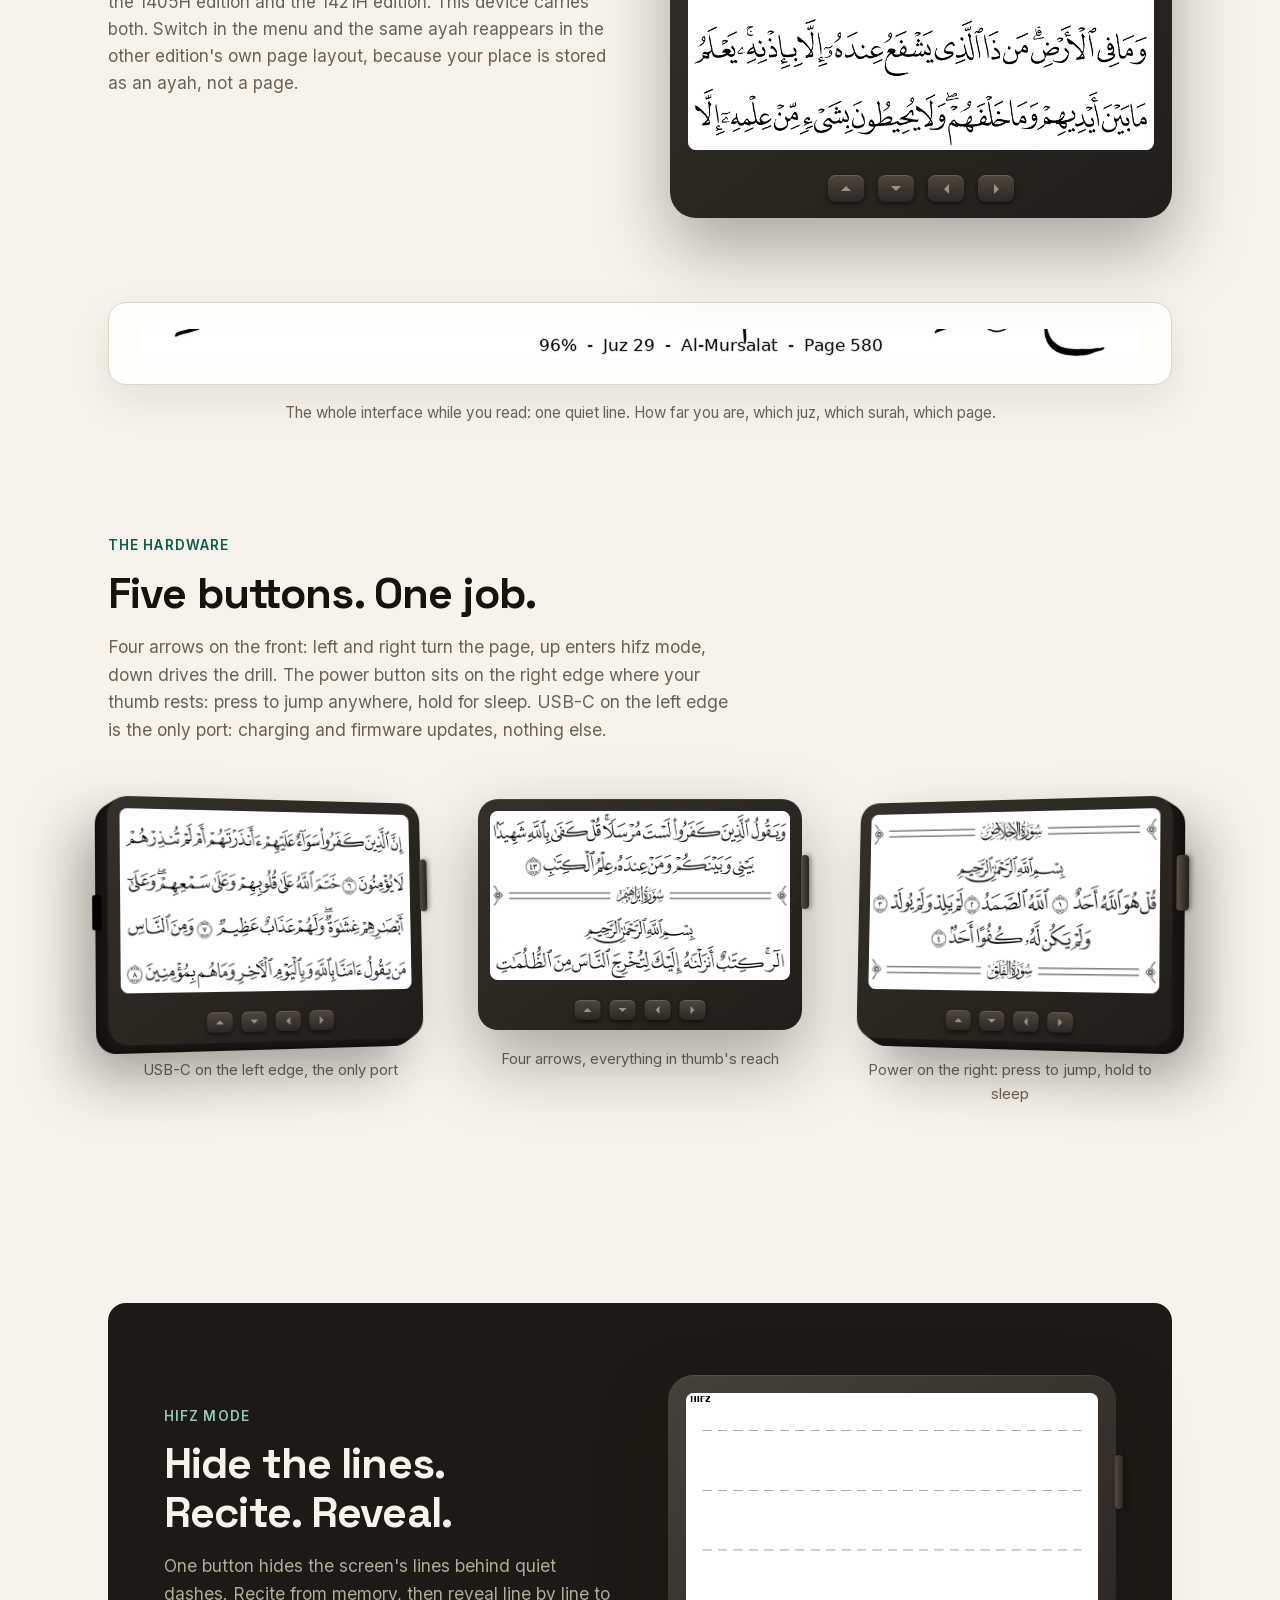
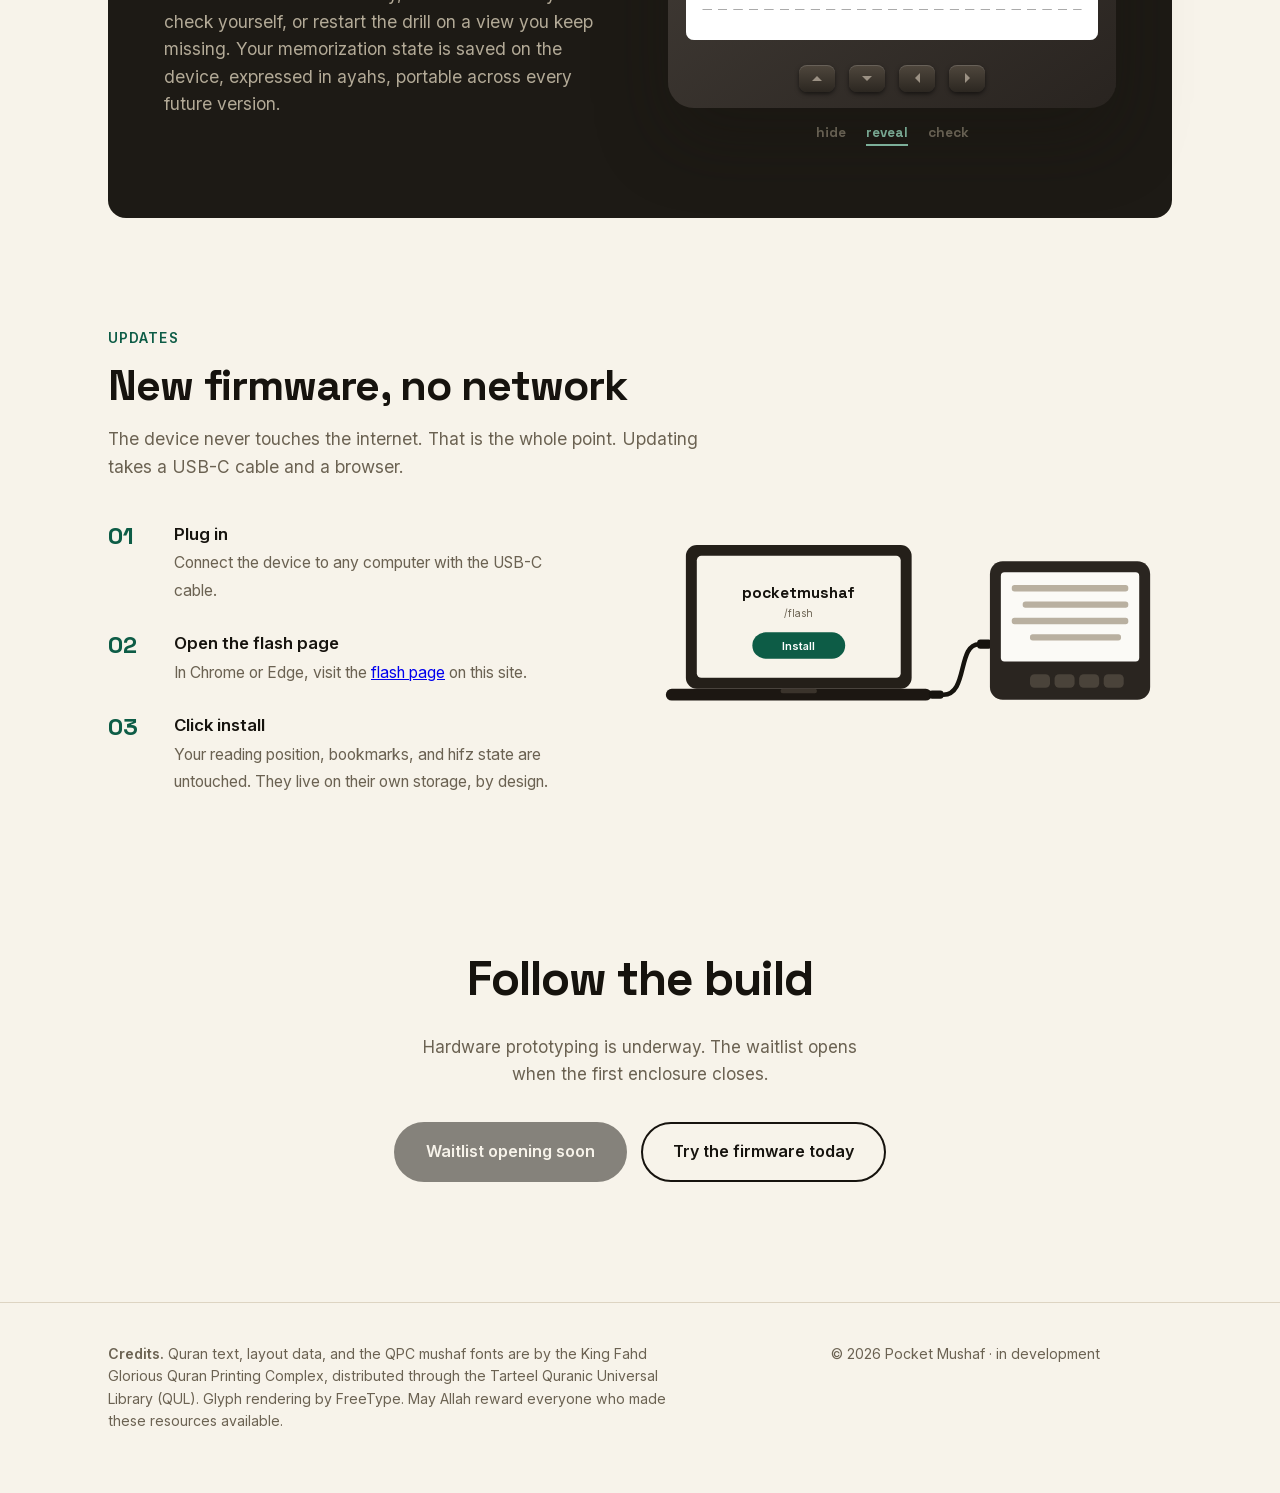
==== commit 68a67176: "Custom domain pocketmushaf.com; serial-prompt explainer Co-Authored-By: Claude Fable 5 <noreply@anth" ====
--- a/index.html
+++ b/index.html
@@ -9,6 +9,7 @@
 <meta property="og:title" content="Pocket Mushaf">
 <meta property="og:description" content="A dedicated, distraction-free pocket Quran reading device.">
 <meta property="og:image" content="assets/reading.png">
+<link rel="canonical" href="https://pocketmushaf.com/">
 <link rel="stylesheet" href="fonts/fonts.css">
 <link rel="stylesheet" href="style.css">
 </head>
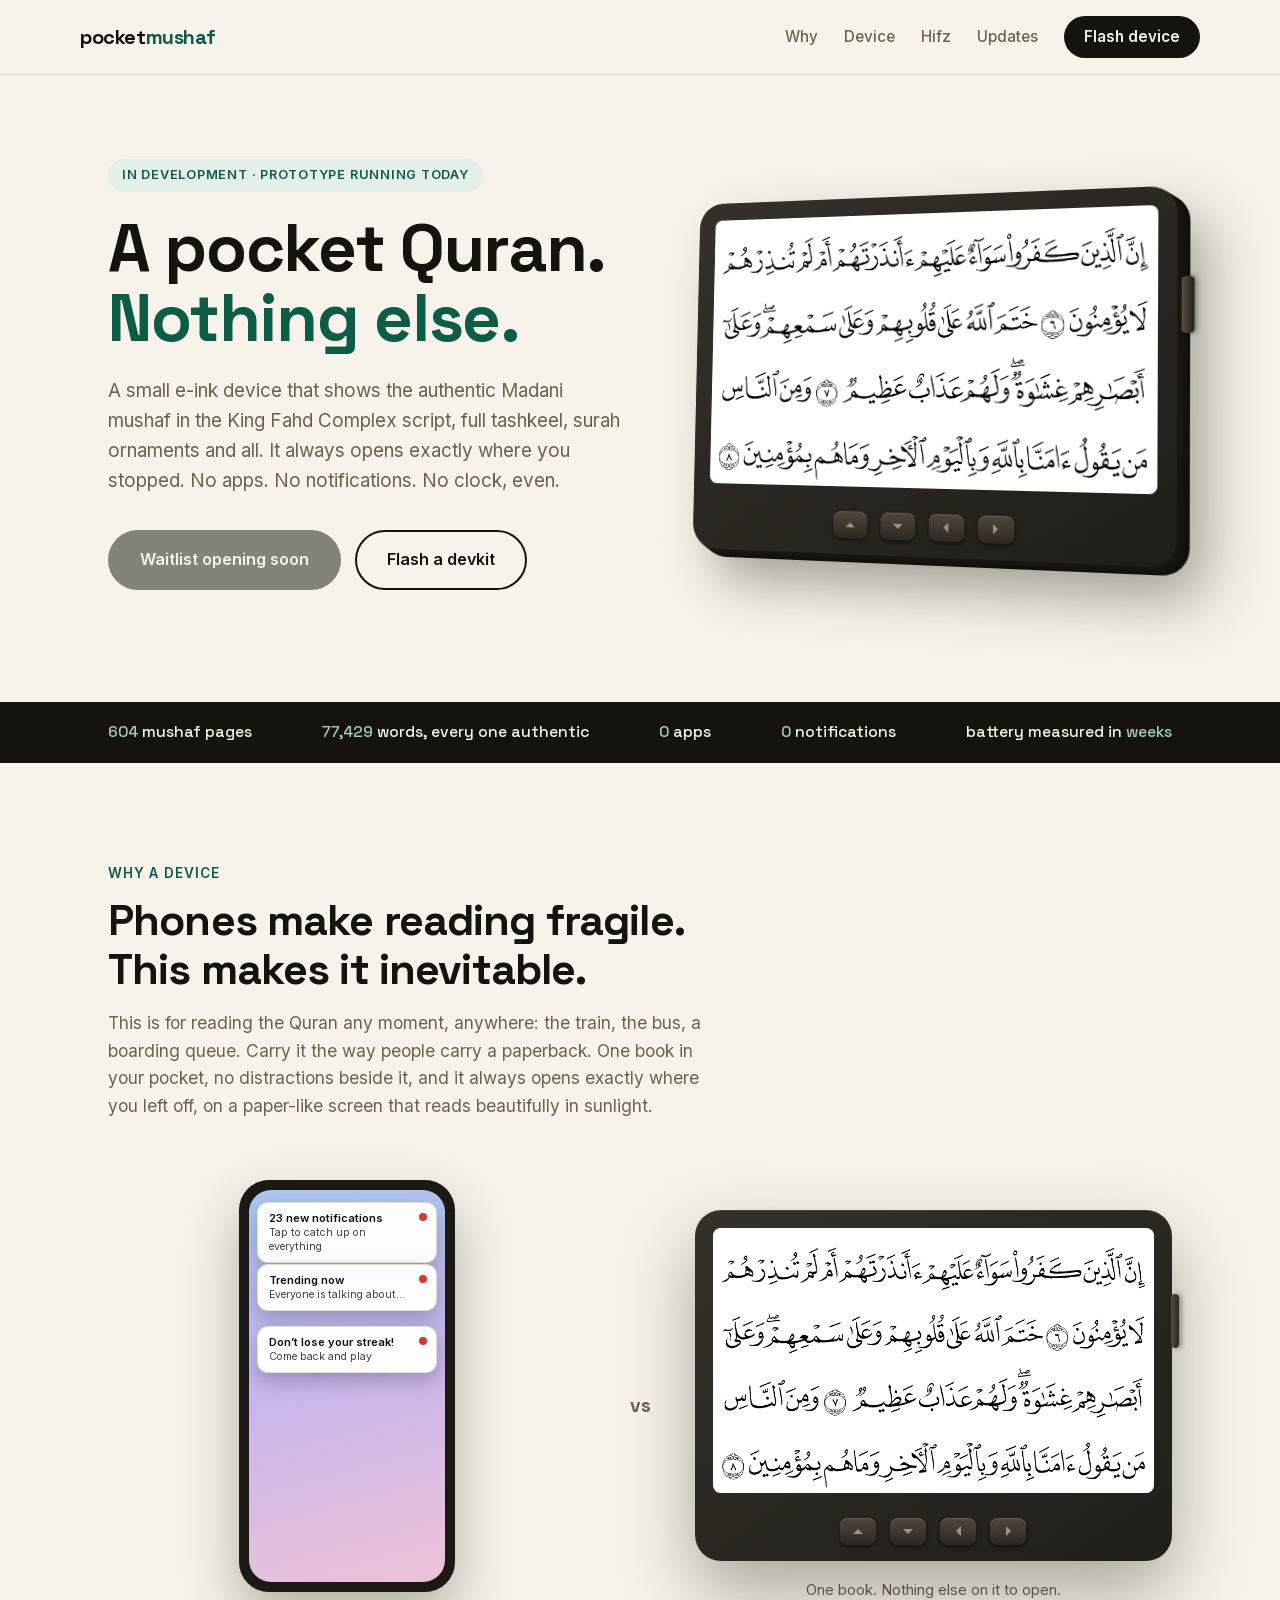
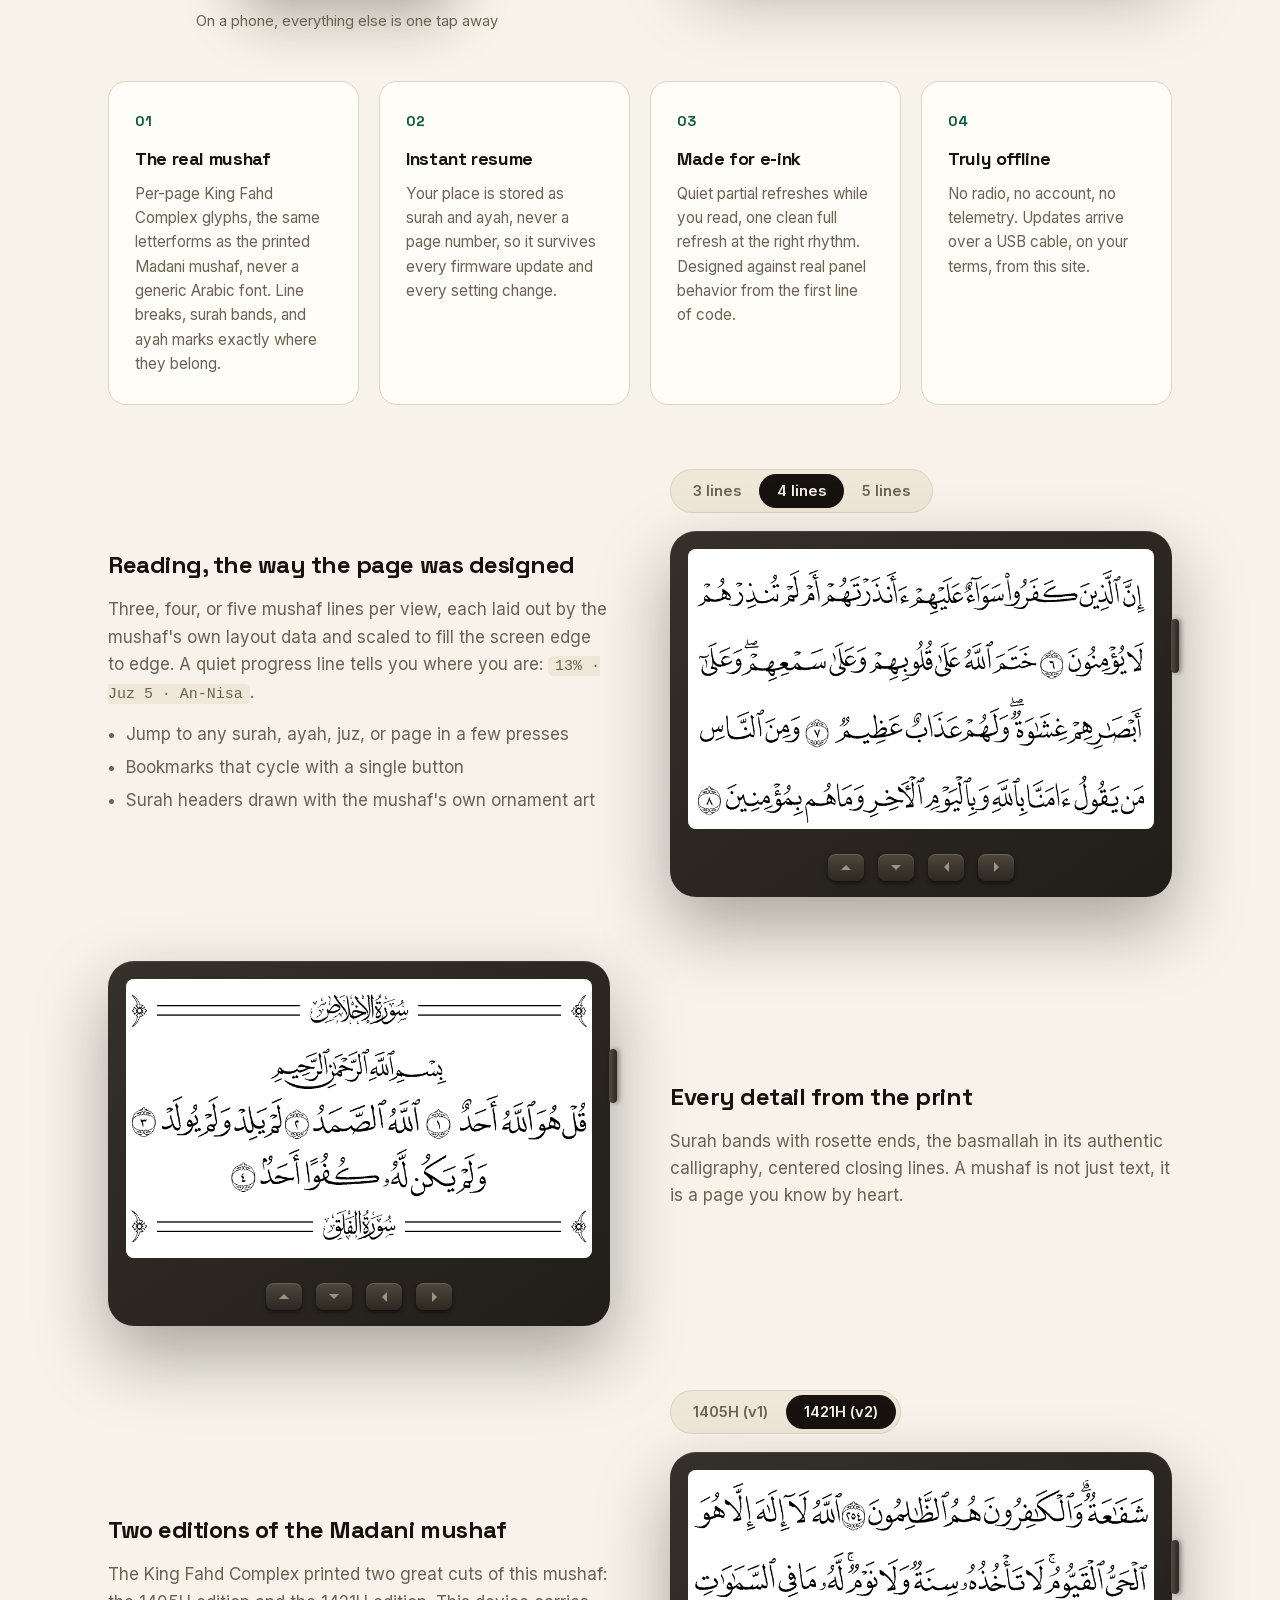
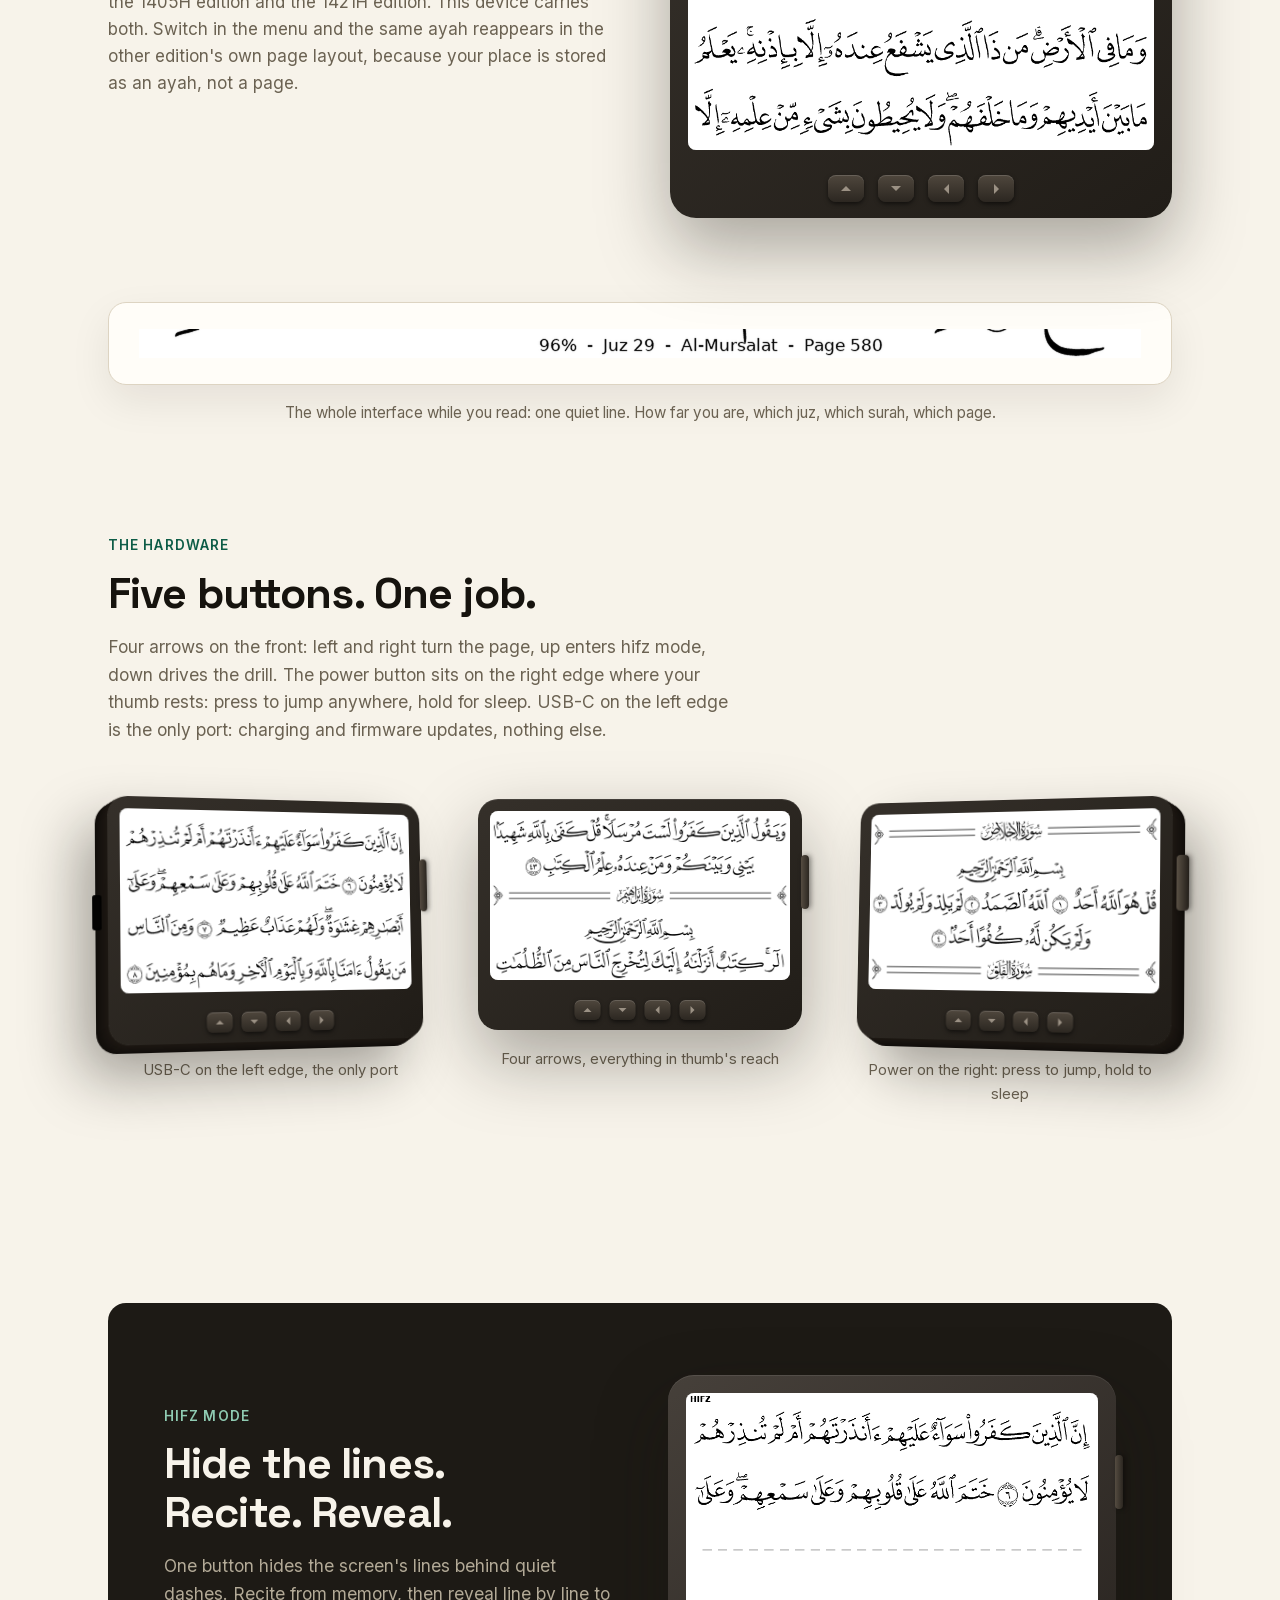
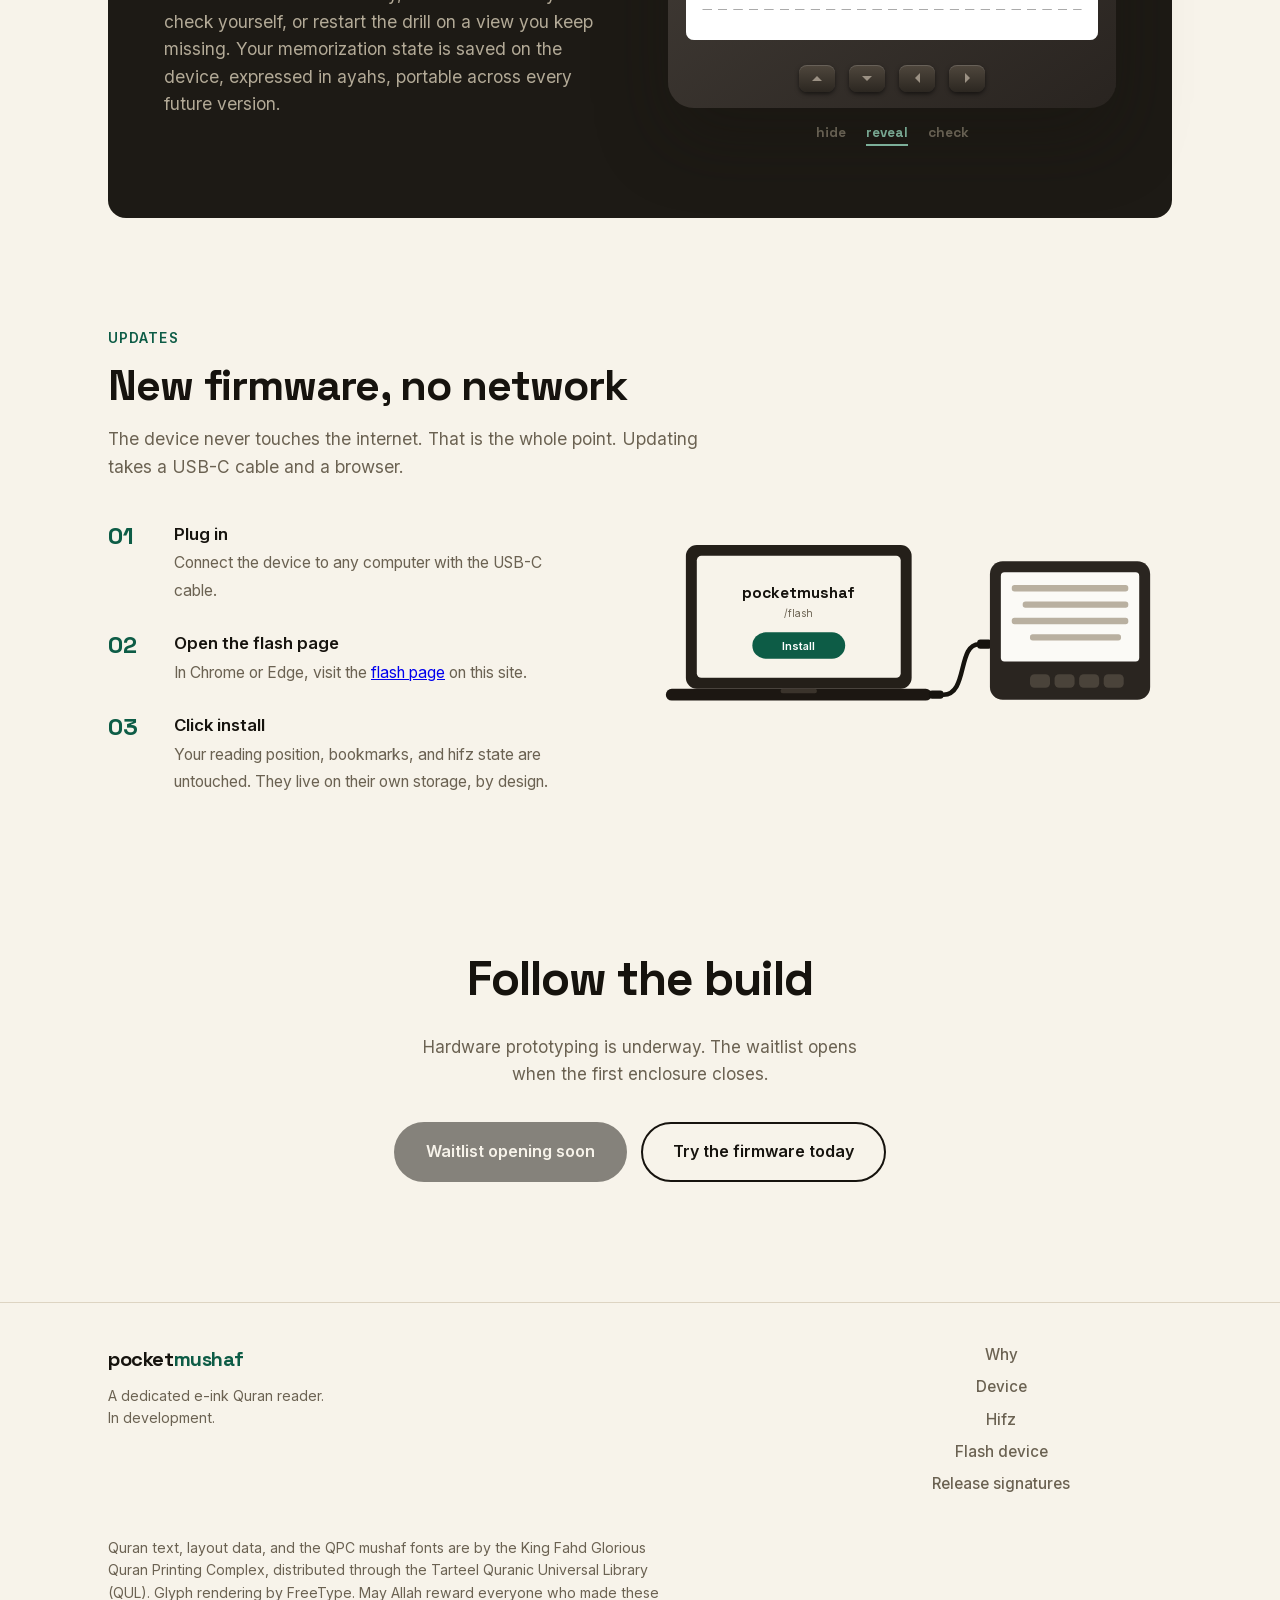
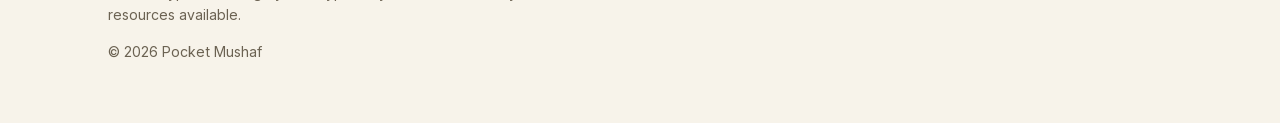
==== commit 60ee7a2d: "Polish: favicon + og card, mobile pass, reveal motion, footer, 404 Co-Authored-By: Claude Fable 5 <n" ====
--- a/index.html
+++ b/index.html
@@ -8,8 +8,14 @@
 <meta name="description" content="A pocket-sized e-ink device that does one thing: display the authentic Madani mushaf beautifully, and let you resume reading instantly. No apps. No notifications. No distractions.">
 <meta property="og:title" content="Pocket Mushaf">
 <meta property="og:description" content="A dedicated, distraction-free pocket Quran reading device.">
-<meta property="og:image" content="assets/reading.png">
+<meta property="og:url" content="https://pocketmushaf.com/">
+<meta property="og:image" content="https://pocketmushaf.com/assets/og.png">
+<meta name="twitter:card" content="summary_large_image">
 <link rel="canonical" href="https://pocketmushaf.com/">
+<link rel="icon" type="image/png" sizes="32x32" href="icons/favicon-32.png">
+<link rel="icon" type="image/png" sizes="192x192" href="icons/icon-192.png">
+<link rel="apple-touch-icon" href="icons/apple-touch-icon.png">
+<meta name="theme-color" content="#f7f3ea">
 <link rel="stylesheet" href="fonts/fonts.css">
 <link rel="stylesheet" href="style.css">
 </head>
@@ -123,7 +129,7 @@
           <button data-n="3">3 lines</button><button data-n="4" class="on">4 lines</button><button data-n="5">5 lines</button>
         </div>
         <div class="device"><span class="pwr"></span><span class="usb"></span><span class="dpad"><i class="u"></i><i class="d"></i><i class="l"></i><i class="r"></i></span><div class="screen">
-          <img id="linesimg" class="fadeable" src="assets/lines4.png"
+          <img id="linesimg" class="fadeable" src="assets/lines4.png" loading="lazy"
                alt="The same page at three, four, or five lines per view"></div>
         </div>
       </div>
@@ -137,7 +143,7 @@
         is a page you know by heart.</p>
       </div>
       <div class="pic device"><span class="pwr"></span><span class="usb"></span><span class="dpad"><i class="u"></i><i class="d"></i><i class="l"></i><i class="r"></i></span><div class="screen">
-        <img src="assets/headers.png" alt="Surah Al-Ikhlas with ornamental header bands"></div>
+        <img src="assets/headers.png" loading="lazy" alt="Surah Al-Ikhlas with ornamental header bands"></div>
       </div>
     </div>
     <div class="featrow">
@@ -154,14 +160,14 @@
           <button data-ed="v1">1405H (v1)</button><button data-ed="v2" class="on">1421H (v2)</button>
         </div>
         <div class="device"><span class="pwr"></span><span class="usb"></span><span class="dpad"><i class="u"></i><i class="d"></i><i class="l"></i><i class="r"></i></span><div class="screen">
-          <img id="edimg" class="fadeable" src="assets/edition-v2.png"
+          <img id="edimg" class="fadeable" src="assets/edition-v2.png" loading="lazy"
                alt="Ayat al-Kursi in the selected mushaf edition"></div>
         </div>
       </div>
     </div>
 
     <figure class="stripfig">
-      <div class="stripbox"><img src="assets/progress-zoom.png"
+      <div class="stripbox"><img src="assets/progress-zoom.png" loading="lazy"
         alt="The status line: percent read, juz, surah, and page"></div>
       <figcaption>The whole interface while you read: one quiet line.
       How far you are, which juz, which surah, which page.</figcaption>
@@ -185,12 +191,12 @@
       </figure>
       <figure>
         <div class="device"><span class="pwr"></span><span class="usb"></span><span class="dpad"><i class="u"></i><i class="d"></i><i class="l"></i><i class="r"></i></span><div class="screen">
-          <img src="assets/flow.png" alt="Front view with the four-arrow pad"></div></div>
+          <img src="assets/flow.png" loading="lazy" alt="Front view with the four-arrow pad"></div></div>
         <figcaption>Four arrows, everything in thumb's reach</figcaption>
       </figure>
       <figure>
         <div class="device tilt-r"><span class="pwr"></span><span class="usb"></span><span class="dpad"><i class="u"></i><i class="d"></i><i class="l"></i><i class="r"></i></span><div class="screen">
-          <img src="assets/headers.png" alt="Angled view showing the power button"></div></div>
+          <img src="assets/headers.png" loading="lazy" alt="Angled view showing the power button"></div></div>
         <figcaption>Power on the right: press to jump, hold to sleep</figcaption>
       </figure>
     </div>
@@ -210,7 +216,7 @@
         </div>
         <div>
           <div class="device"><span class="pwr"></span><span class="usb"></span><span class="dpad"><i class="u"></i><i class="d"></i><i class="l"></i><i class="r"></i></span><div class="screen">
-            <img id="hifzimg" class="fadeable" src="assets/hifz-hidden.png"
+            <img id="hifzimg" class="fadeable" src="assets/hifz-hidden.png" loading="lazy"
                  alt="Hifz mode: lines hidden, half revealed, fully shown"></div>
           </div>
           <div class="stage-dots" id="hifzdots">
@@ -281,13 +287,25 @@
 </div>
 
 <footer>
-  <div class="wrap">
-    <p><strong>Credits.</strong> Quran text, layout data, and the QPC
-    mushaf fonts are by the King Fahd Glorious Quran Printing Complex,
-    distributed through the Tarteel Quranic Universal Library
-    (QUL). Glyph rendering by FreeType. May Allah
-    reward everyone who made these resources available.</p>
-    <p>&copy; 2026 Pocket Mushaf &middot; in development</p>
+  <div class="wrap footgrid">
+    <div>
+      <a class="brand" href="./">pocket<span>mushaf</span></a>
+      <p class="tag">A dedicated e-ink Quran reader.<br>In development.</p>
+    </div>
+    <nav class="fnav" aria-label="Footer">
+      <a href="#why">Why</a>
+      <a href="#device">Device</a>
+      <a href="#hifz">Hifz</a>
+      <a href="flash.html">Flash device</a>
+      <a href="security/checksums.txt">Release signatures</a>
+    </nav>
+    <div class="fcredits">
+      <p>Quran text, layout data, and the QPC mushaf fonts are by the King
+      Fahd Glorious Quran Printing Complex, distributed through the Tarteel
+      Quranic Universal Library (QUL). Glyph rendering by FreeType. May
+      Allah reward everyone who made these resources available.</p>
+      <p class="copy">&copy; 2026 Pocket Mushaf</p>
+    </div>
   </div>
 </footer>
 <script src="assets/site.js" defer></script>
--- a/style.css
+++ b/style.css
@@ -333,3 +333,52 @@
 .stripfig figcaption {
   margin-top: 16px; text-align: center; font-size: 0.95rem; color: var(--ink-soft);
 }
+
+/* ---------- polish pass: motion, focus, footer, mobile ---------- */
+html, body { overflow-x: clip; }
+.reveal { opacity: 0; transform: translateY(22px);
+  transition: opacity 0.6s ease, transform 0.6s ease; }
+.reveal.in { opacity: 1; transform: none; }
+@media (prefers-reduced-motion: reduce) {
+  .reveal { opacity: 1; transform: none; transition: none; }
+}
+a:focus-visible, button:focus-visible {
+  outline: 3px solid var(--green); outline-offset: 2px; border-radius: 4px;
+}
+.footgrid { display: grid; grid-template-columns: 1.1fr 0.7fr 1.4fr; gap: 44px; }
+.footgrid .tag { margin-top: 10px; }
+.fnav { display: flex; flex-direction: column; gap: 8px; }
+.fnav a { color: var(--ink-soft); text-decoration: none; }
+.fnav a:hover { color: var(--green); }
+.fcredits .copy { margin-top: 14px; }
+@media (max-width: 800px) { .footgrid { grid-template-columns: 1fr; gap: 28px; } }
+
+@media (max-width: 900px) {
+  .device.tilt-l, .device.tilt-r, .hero .device:hover {
+    transform: none;
+    box-shadow: 0 22px 55px rgba(22, 19, 14, 0.32);
+  }
+  .device.tilt-l .usb { left: -6px; width: 6px; }
+  .device.tilt-r .pwr { right: -7px; width: 8px; }
+}
+@media (max-width: 640px) {
+  body { font-size: 16px; }
+  .wrap { padding: 0 18px; }
+  .navrow { padding: 12px 0; }
+  .brand { font-size: 1.1rem; }
+  nav a.pill { padding: 8px 16px; font-size: 0.88rem; }
+  .hero { padding-top: 36px; gap: 34px; }
+  section { padding: 64px 0 8px; }
+  .band { margin-top: 52px; padding: 14px 0; font-size: 0.82rem; }
+  .band .wrap { justify-content: center; gap: 6px 20px; }
+  .device { padding: 12px 12px 52px; border-radius: 20px; }
+  .device .dpad { bottom: 10px; gap: 9px; }
+  .device .dpad i { width: 28px; height: 22px; }
+  .dark-block { margin-top: 56px; }
+  .stripfig { margin-top: 56px; }
+  .stripbox { padding: 14px 16px; }
+  .stripbox img { max-width: none; min-width: 560px; }
+  .updrow { gap: 34px; }
+  .bigcta { padding: 72px 0 24px; }
+  .featrow { gap: 36px; margin-top: 44px; }
+}
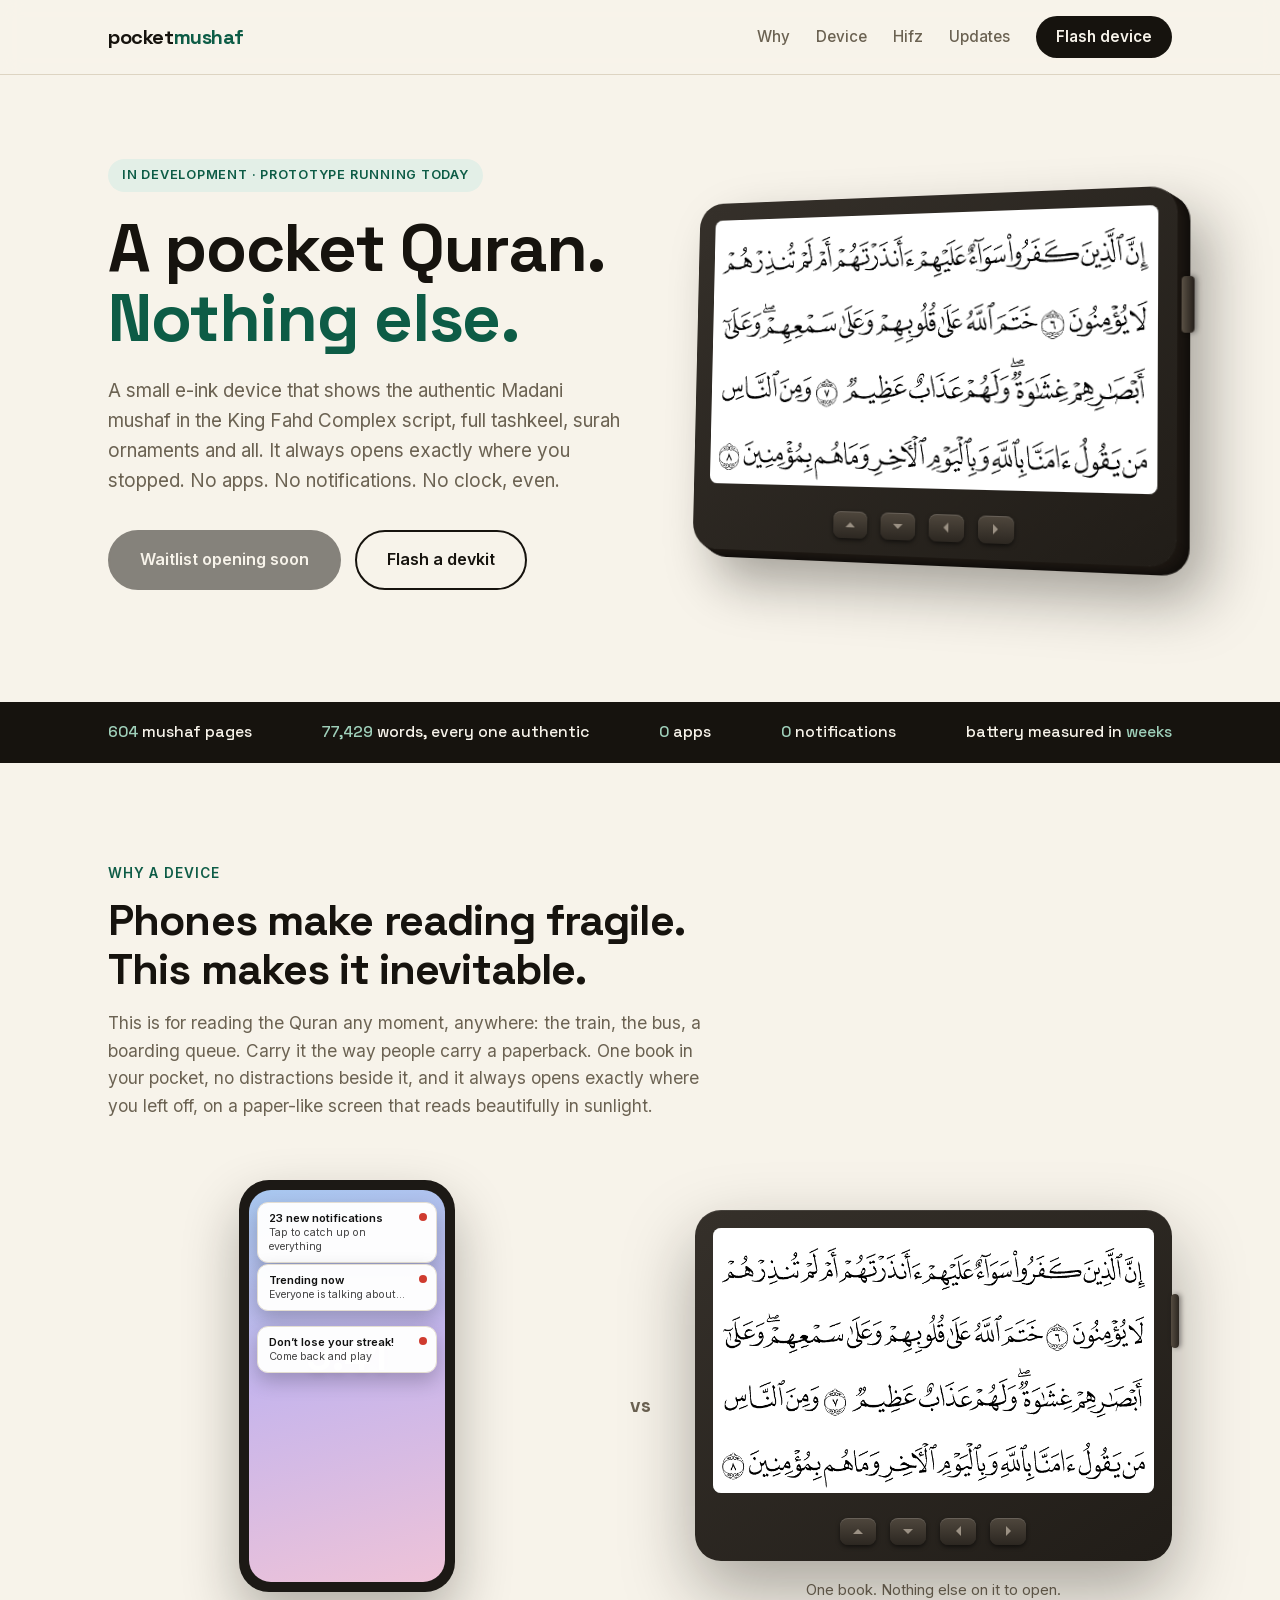
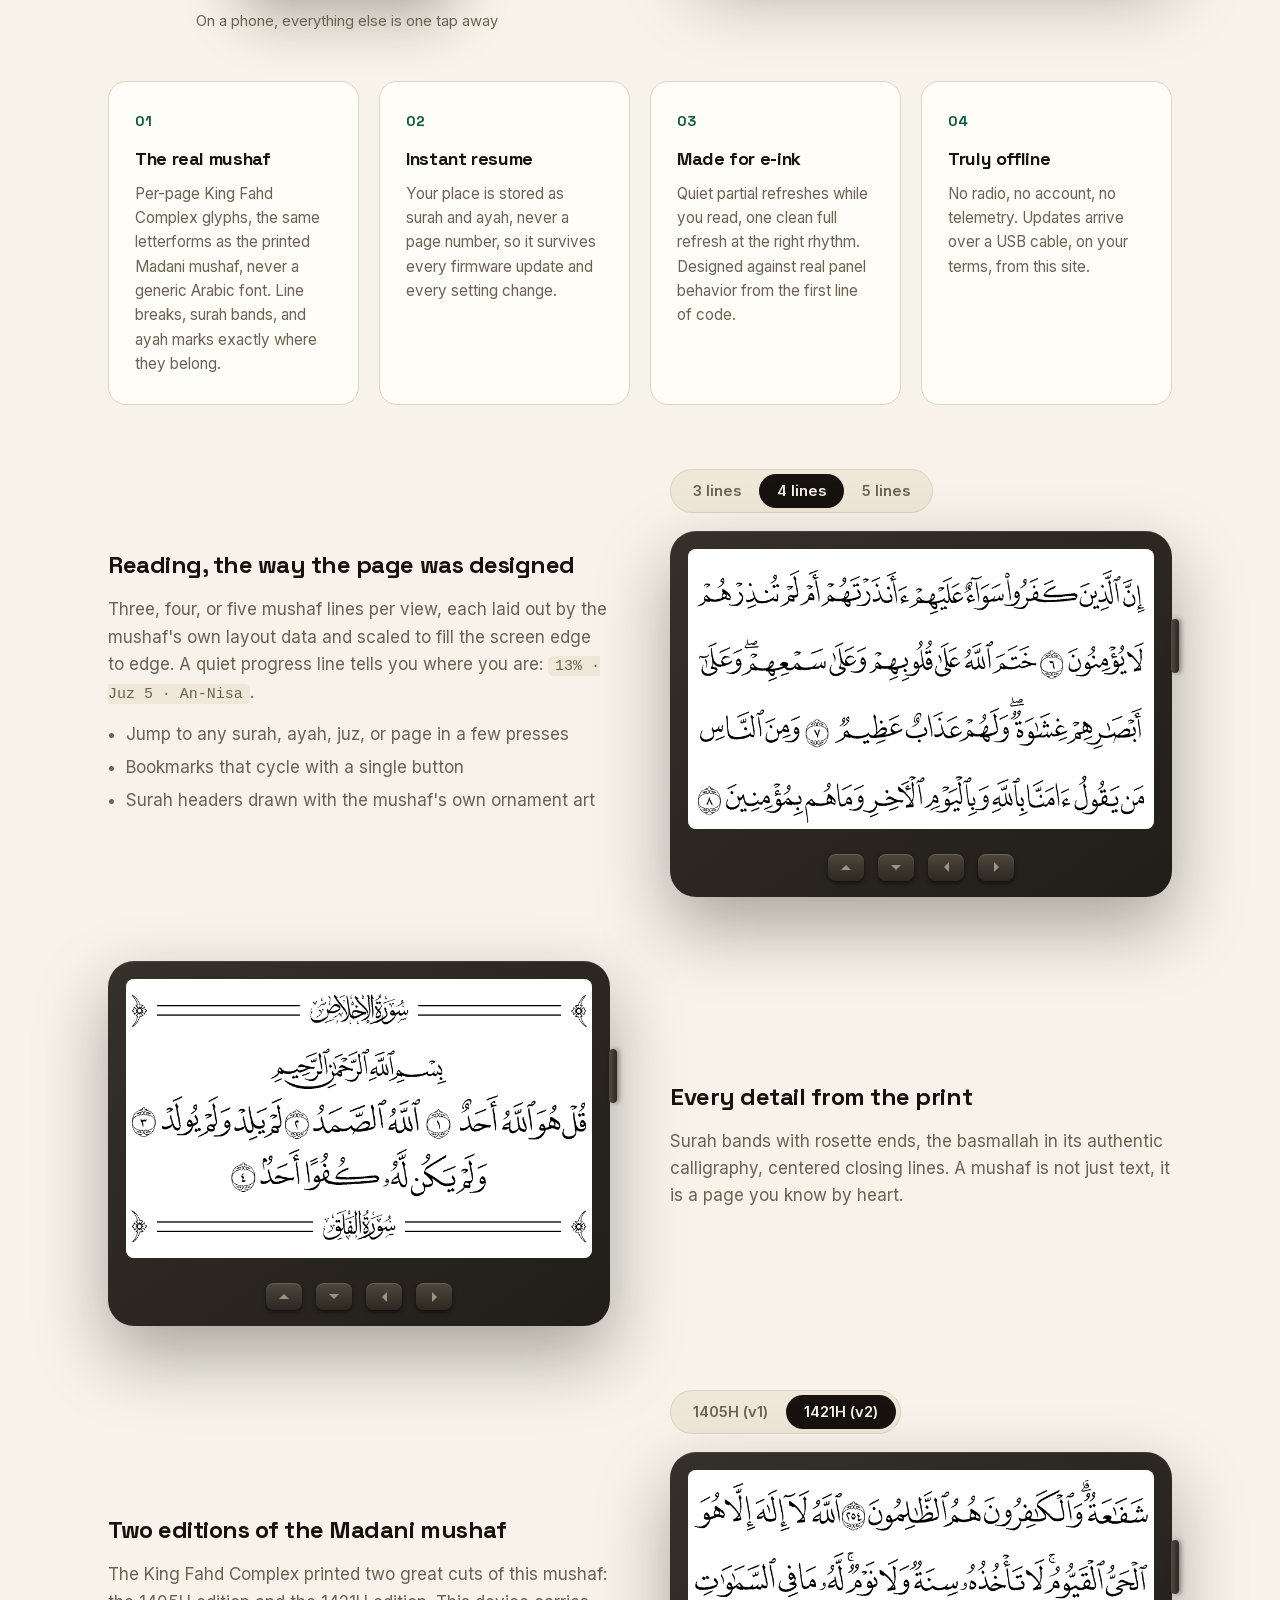
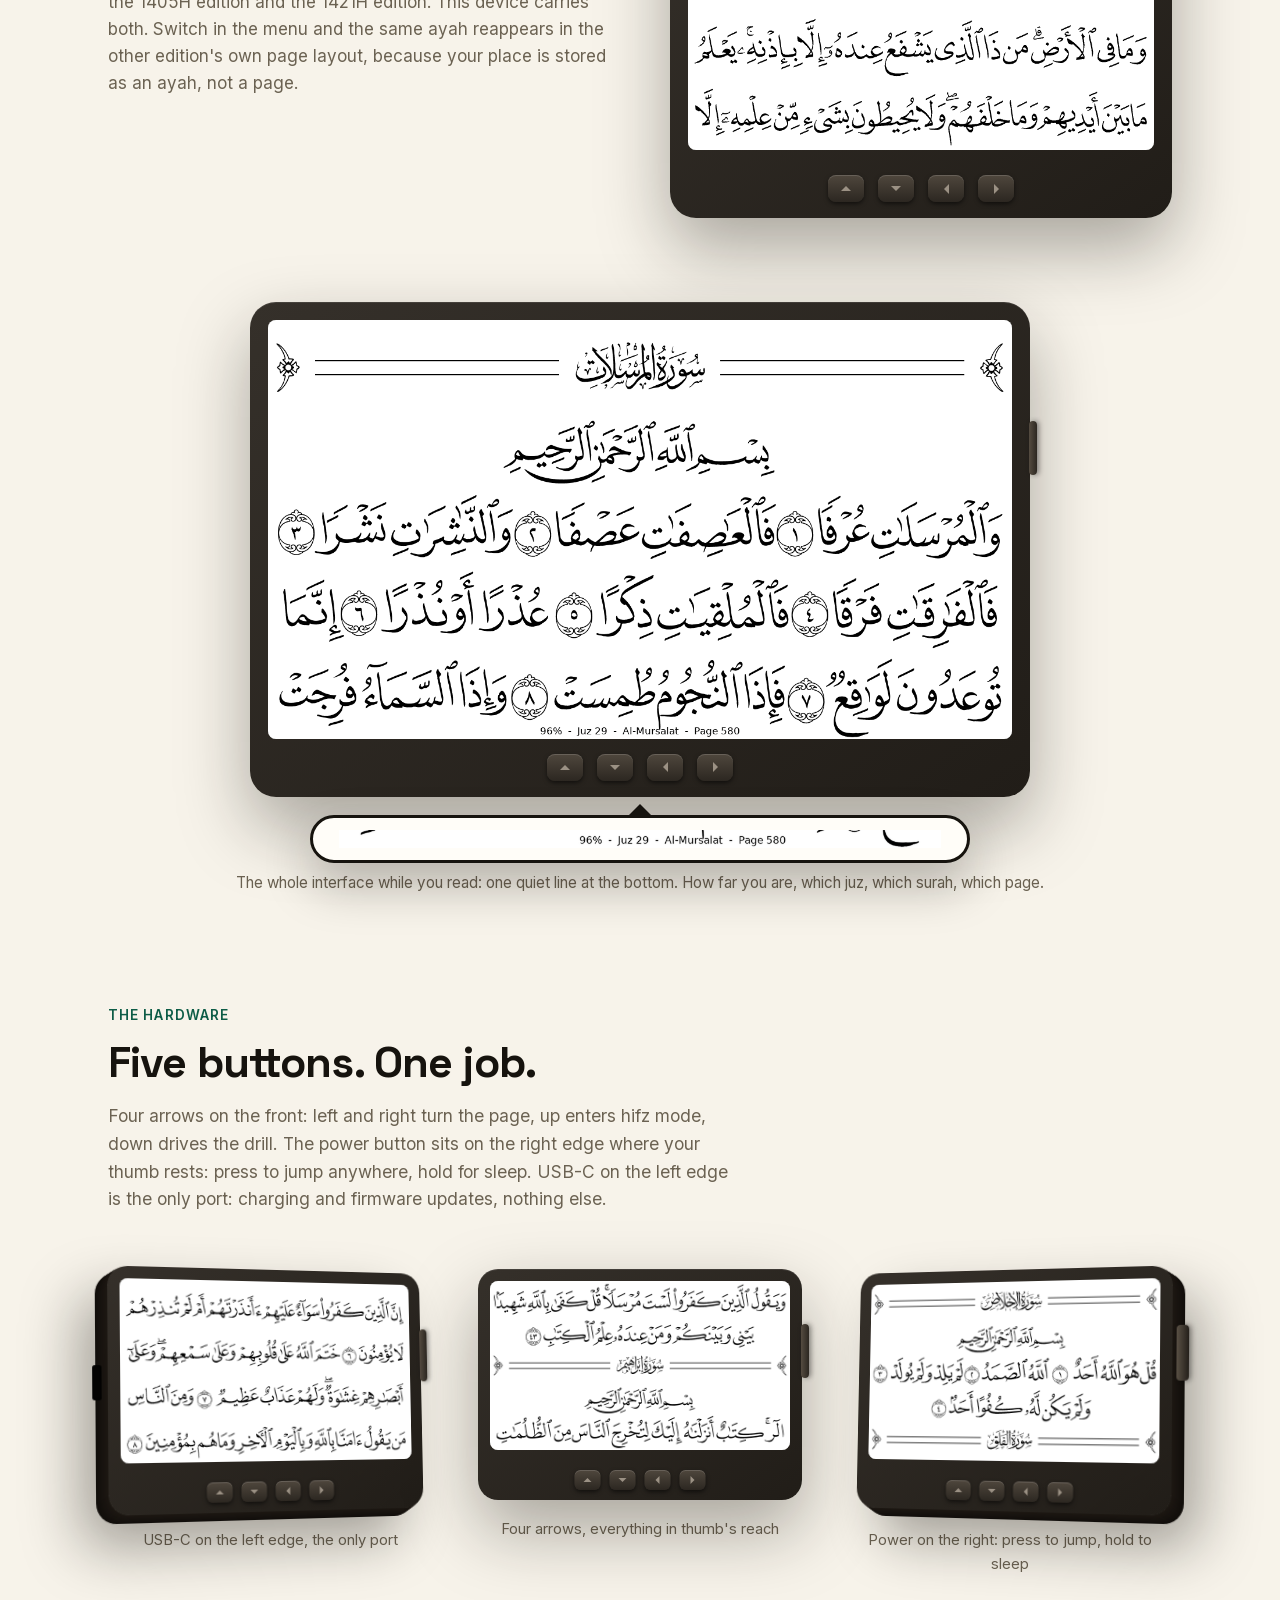
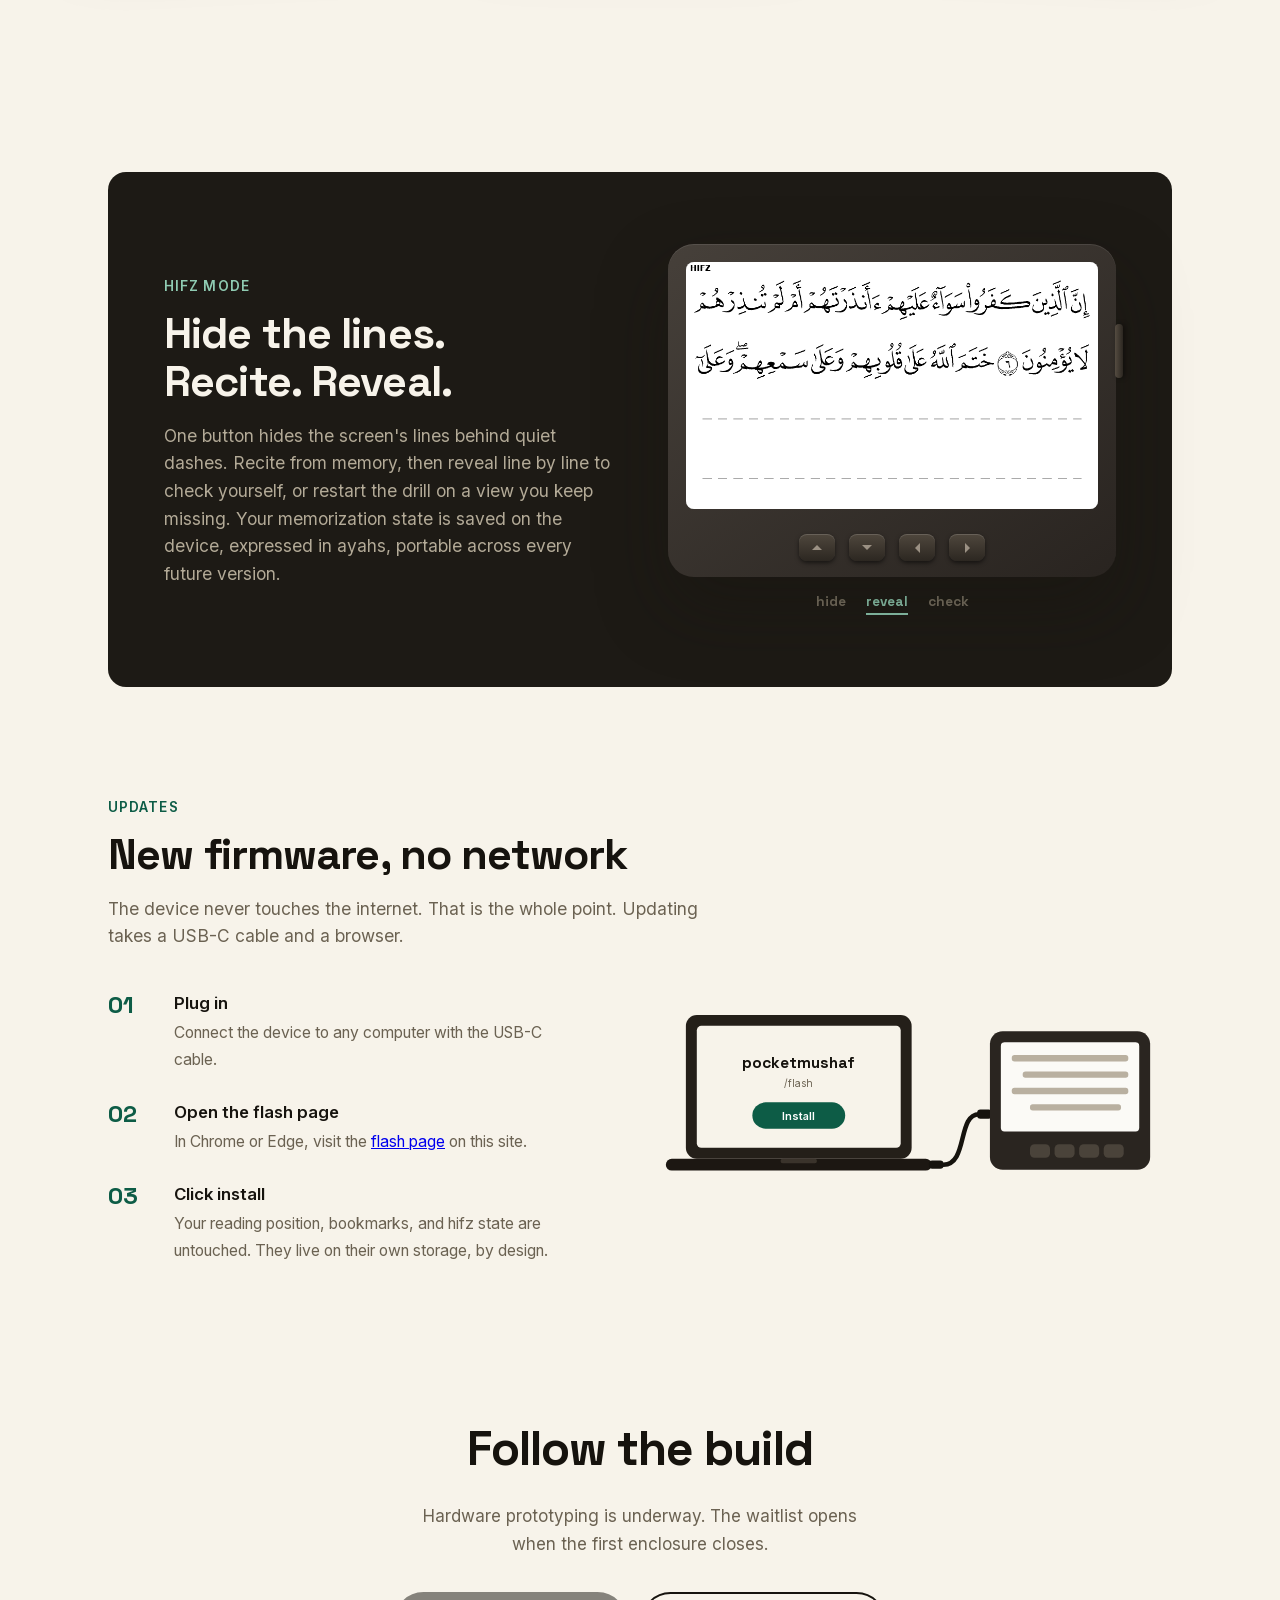
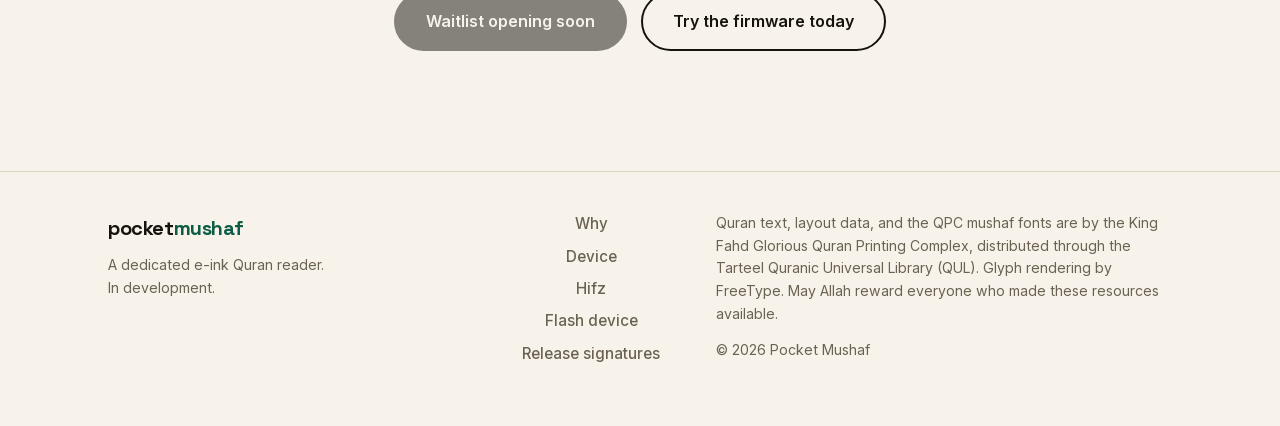
==== commit ceda5c69: "Magnifier callout for the status line; footer grid specificity fix Co-Authored-By: Claude Fable 5 <n" ====
--- a/index.html
+++ b/index.html
@@ -167,10 +167,16 @@
     </div>
 
     <figure class="stripfig">
-      <div class="stripbox"><img src="assets/progress-zoom.png" loading="lazy"
-        alt="The status line: percent read, juz, surah, and page"></div>
-      <figcaption>The whole interface while you read: one quiet line.
-      How far you are, which juz, which surah, which page.</figcaption>
+      <div class="zoomwrap">
+        <div class="device"><span class="pwr"></span><span class="usb"></span><span class="dpad"><i class="u"></i><i class="d"></i><i class="l"></i><i class="r"></i></span><div class="screen">
+          <img src="assets/status-full.png" loading="lazy"
+               alt="A full reading view; the status line sits at the bottom"></div>
+        </div>
+        <div class="loupe" aria-hidden="true">
+          <img src="assets/progress-zoom.png" alt=""></div>
+      </div>
+      <figcaption>The whole interface while you read: one quiet line at the
+      bottom. How far you are, which juz, which surah, which page.</figcaption>
     </figure>
 
   </section>
--- a/style.css
+++ b/style.css
@@ -29,7 +29,7 @@
   background: rgba(247, 243, 234, 0.88); backdrop-filter: blur(10px);
   border-bottom: 1px solid var(--rule);
 }
-.navrow { display: flex; justify-content: space-between; align-items: center; padding: 16px 0; }
+.navrow { display: flex; justify-content: space-between; align-items: center; padding-top: 16px; padding-bottom: 16px; }
 .brand { font-size: 1.25rem; font-weight: 700; text-decoration: none; color: var(--ink); }
 .brand span { color: var(--green); }
 nav { display: flex; align-items: center; gap: 26px; }
@@ -252,8 +252,6 @@
   margin-top: 80px; border-top: 1px solid var(--rule);
   padding: 40px 0 60px; font-size: 0.88rem; color: var(--ink-soft);
 }
-footer .wrap { display: grid; grid-template-columns: 2fr 1fr; gap: 40px; }
-@media (max-width: 700px) { footer .wrap { grid-template-columns: 1fr; } }
 footer p { max-width: 560px; }
 footer a { color: var(--green); text-decoration: none; }
 
@@ -311,7 +309,9 @@
   font-size: 2.6rem; color: rgba(255, 255, 255, 0.92);
   text-shadow: 0 2px 10px rgba(0, 0, 0, 0.15);
 }
-.contrast { grid-template-columns: 1fr auto 1fr; }
+@media (min-width: 861px) {
+  .contrast { grid-template-columns: 1fr auto 1fr; }
+}
 .vs { justify-self: center; text-align: center; }
 
 /* updates row: steps + usb illustration */
@@ -345,13 +345,16 @@
 a:focus-visible, button:focus-visible {
   outline: 3px solid var(--green); outline-offset: 2px; border-radius: 4px;
 }
-.footgrid { display: grid; grid-template-columns: 1.1fr 0.7fr 1.4fr; gap: 44px; }
+footer .footgrid { display: grid; grid-template-columns: 1.1fr auto 1.4fr; gap: 56px; }
 .footgrid .tag { margin-top: 10px; }
 .fnav { display: flex; flex-direction: column; gap: 8px; }
 .fnav a { color: var(--ink-soft); text-decoration: none; }
 .fnav a:hover { color: var(--green); }
 .fcredits .copy { margin-top: 14px; }
-@media (max-width: 800px) { .footgrid { grid-template-columns: 1fr; gap: 28px; } }
+@media (max-width: 800px) {
+  footer { margin-top: 48px; padding: 26px 0 36px; }
+  footer .footgrid { grid-template-columns: 1fr; gap: 22px; }
+}
 
 @media (max-width: 900px) {
   .device.tilt-l, .device.tilt-r, .hero .device:hover {
@@ -364,7 +367,7 @@
 @media (max-width: 640px) {
   body { font-size: 16px; }
   .wrap { padding: 0 18px; }
-  .navrow { padding: 12px 0; }
+  .navrow { padding-top: 12px; padding-bottom: 12px; }
   .brand { font-size: 1.1rem; }
   nav a.pill { padding: 8px 16px; font-size: 0.88rem; }
   .hero { padding-top: 36px; gap: 34px; }
@@ -382,3 +385,25 @@
   .bigcta { padding: 72px 0 24px; }
   .featrow { gap: 36px; margin-top: 44px; }
 }
+
+
+/* ---------- status-line magnifier ---------- */
+.zoomwrap { position: relative; max-width: 780px; margin: 0 auto 74px; }
+.zoomwrap .device { padding-bottom: 58px; }
+.loupe {
+  position: absolute; left: 50%; transform: translateX(-50%);
+  bottom: -66px; width: min(94%, 660px);
+  background: #fffdf8; border: 3px solid var(--ink); border-radius: 999px;
+  padding: 12px 26px; box-shadow: 0 22px 48px rgba(22, 19, 14, 0.28);
+}
+.loupe::before {  /* stem pointing back at the status line */
+  content: ""; position: absolute; top: -26px; left: 50%;
+  transform: translateX(-50%);
+  border: 12px solid transparent; border-bottom-color: var(--ink);
+}
+.loupe img { display: block; width: 100%; height: auto; }
+.stripfig figcaption { margin-top: 10px; }
+@media (max-width: 640px) {
+  .loupe { padding: 8px 14px; bottom: -52px; }
+  .zoomwrap { margin-bottom: 60px; }
+}
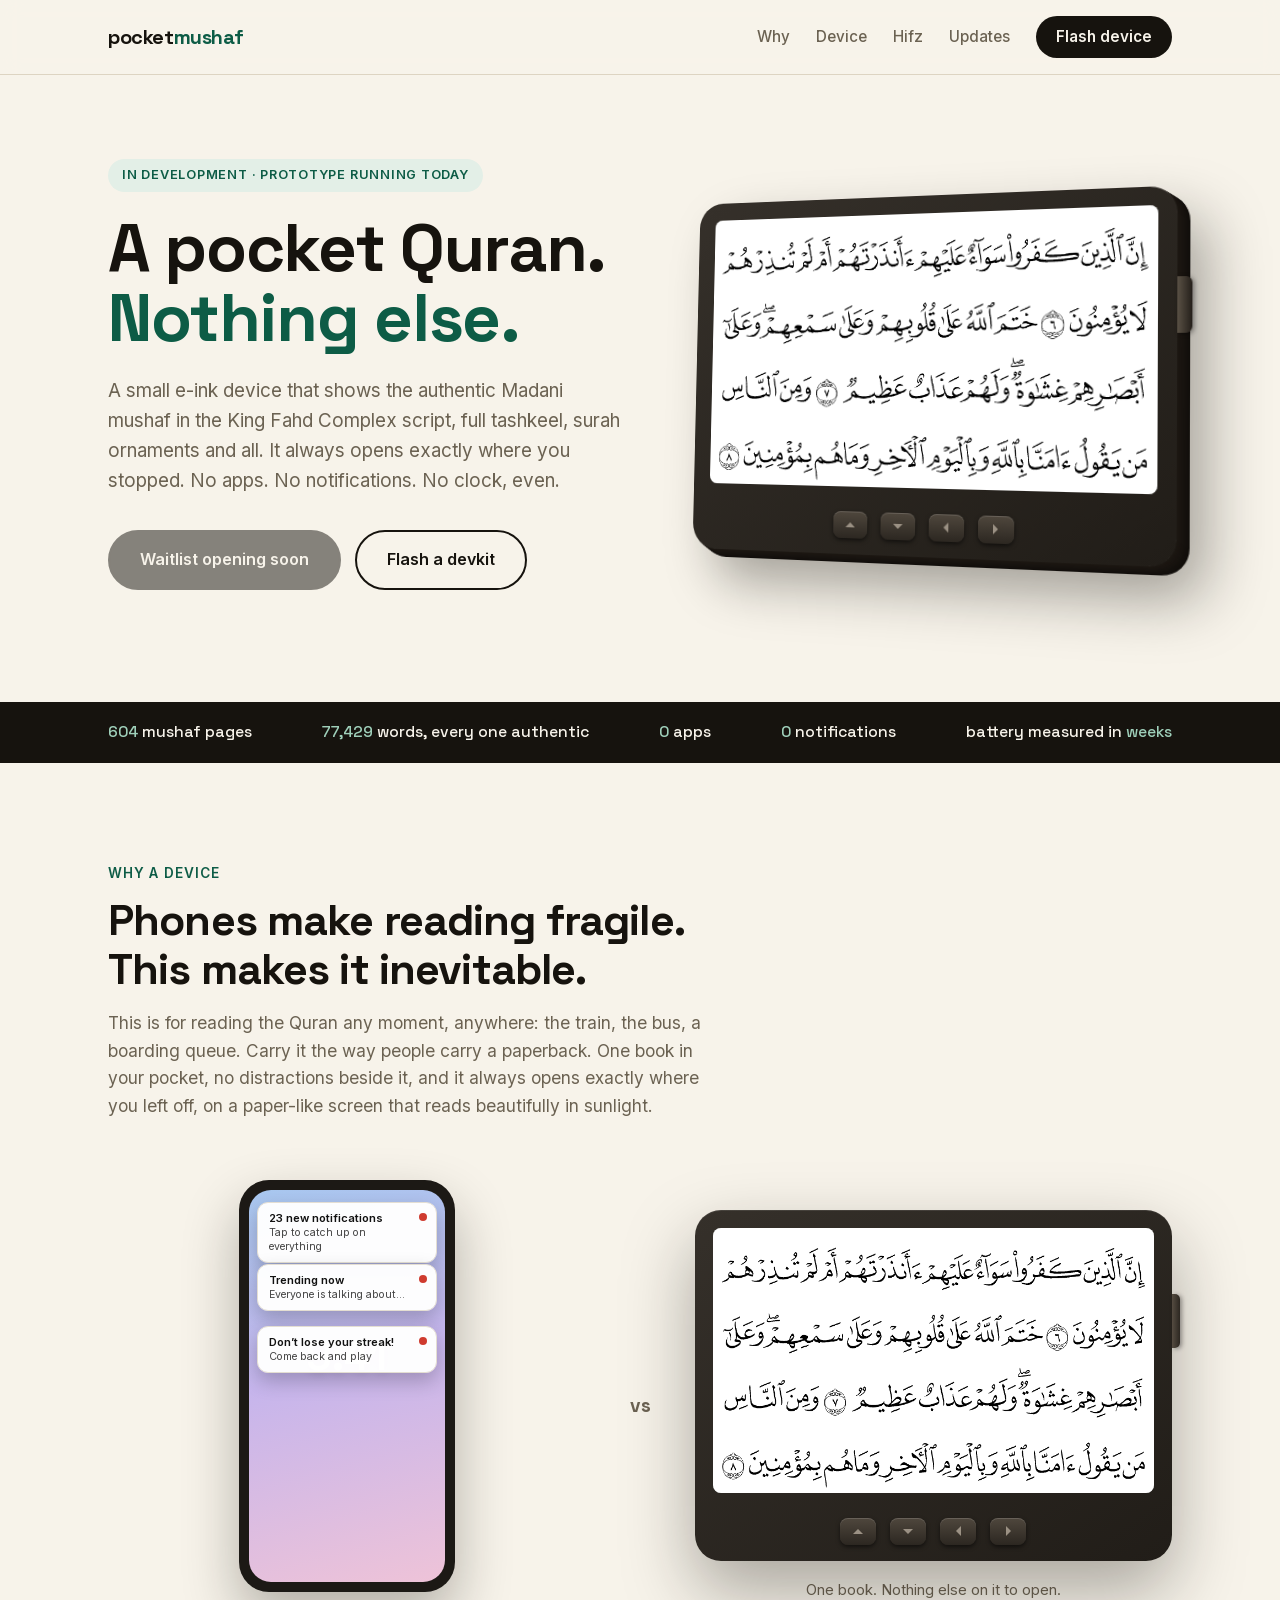
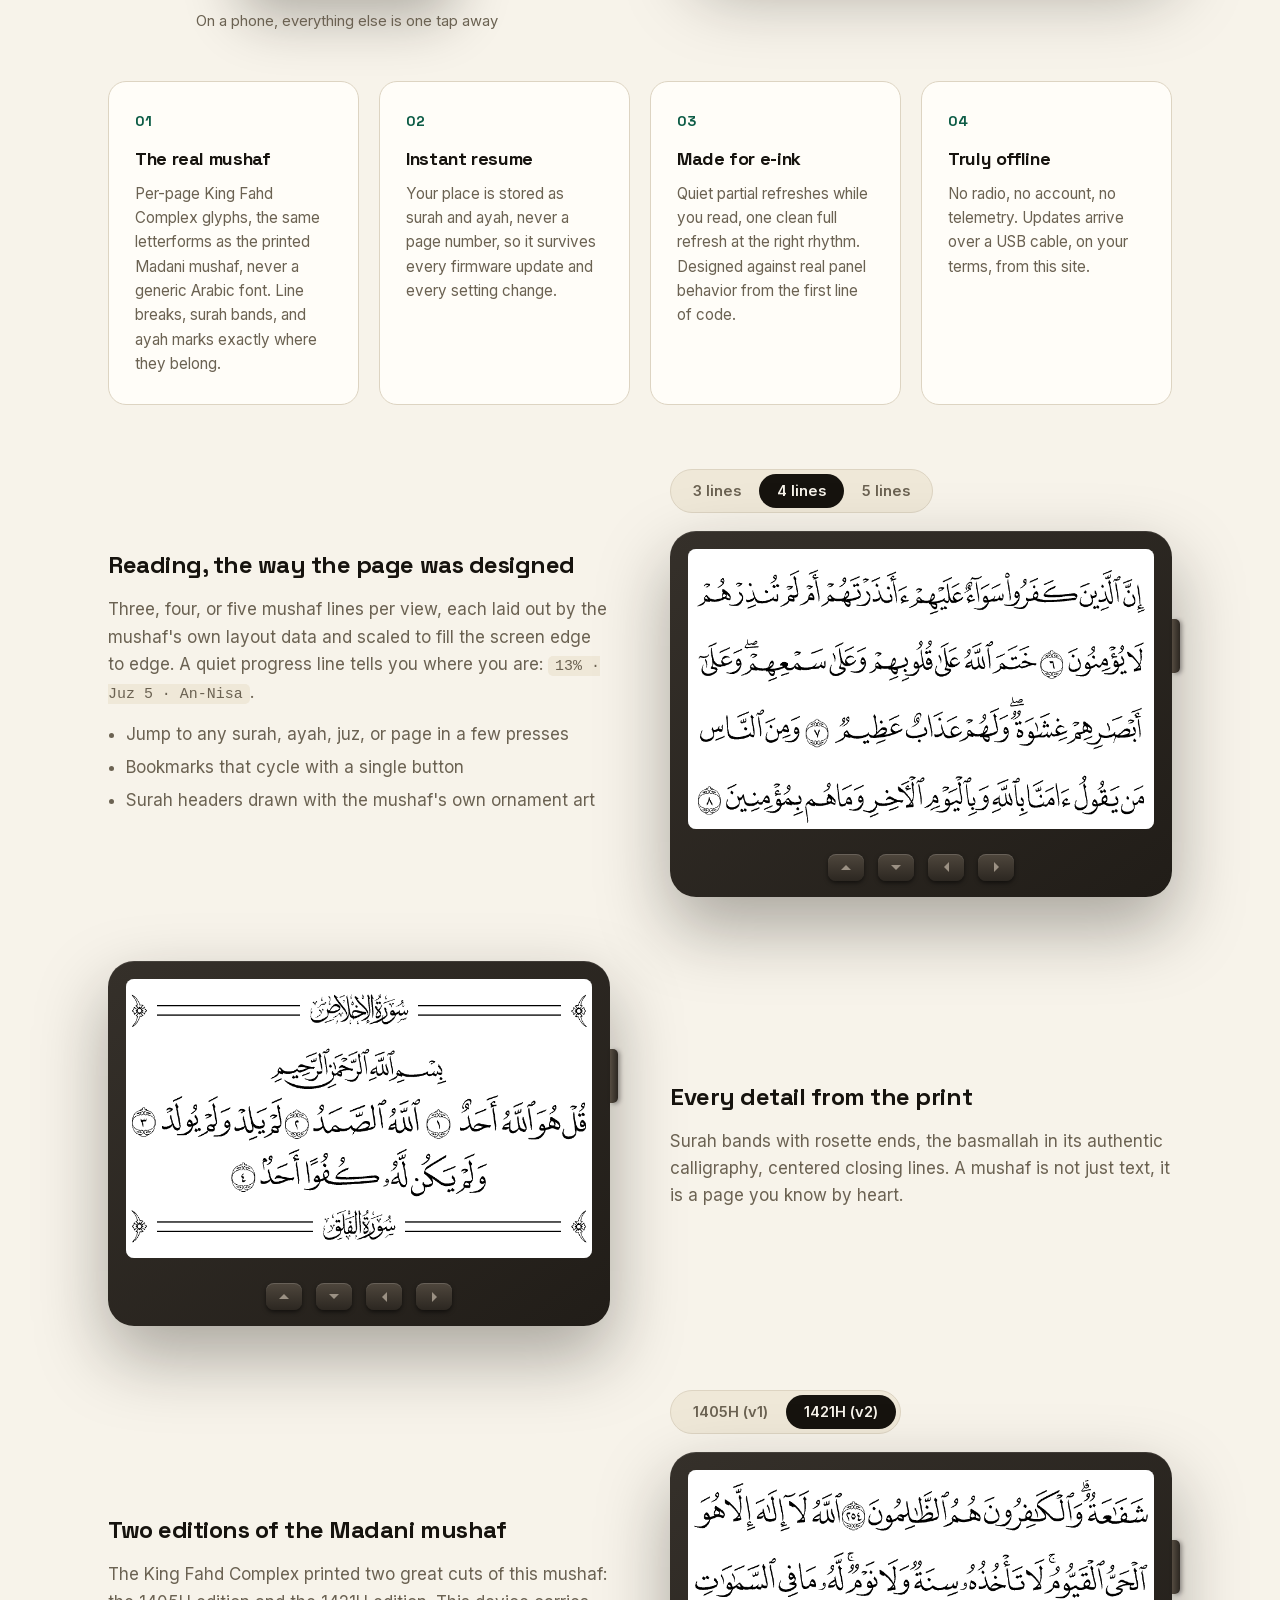
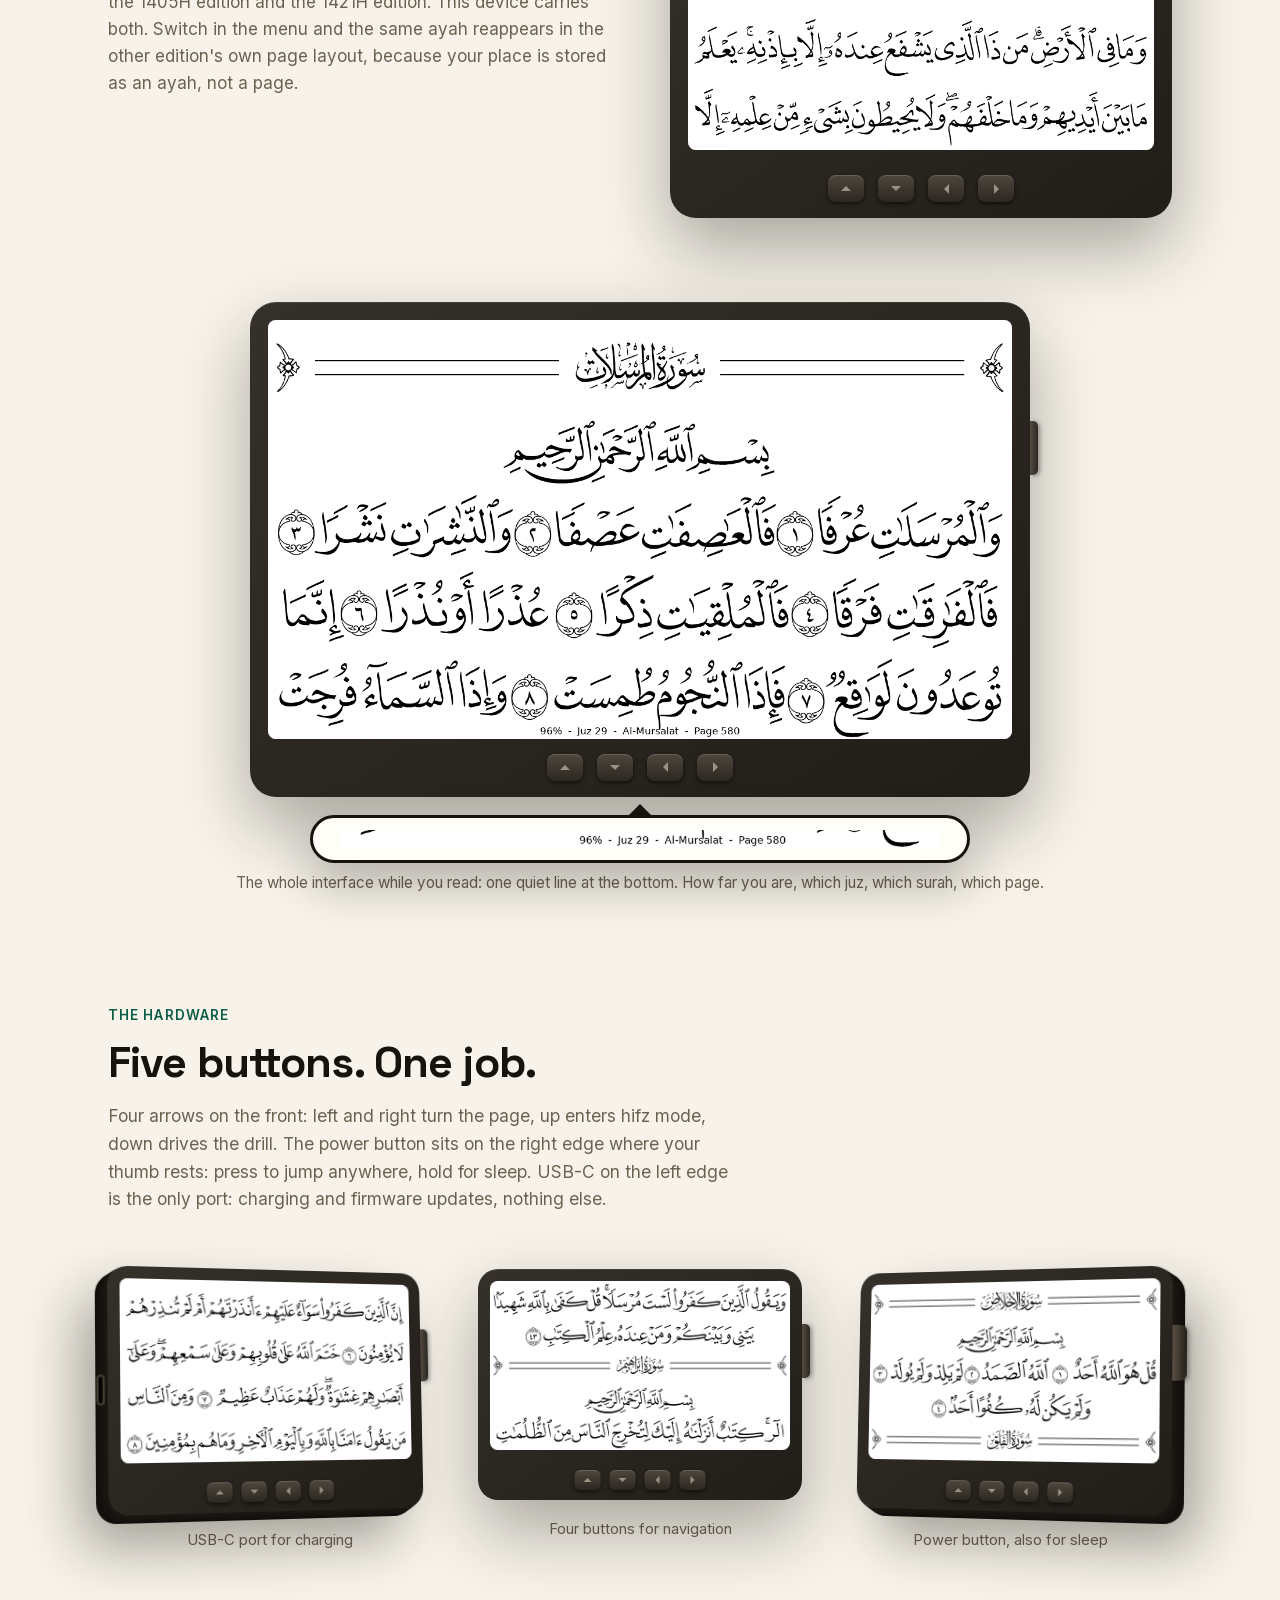
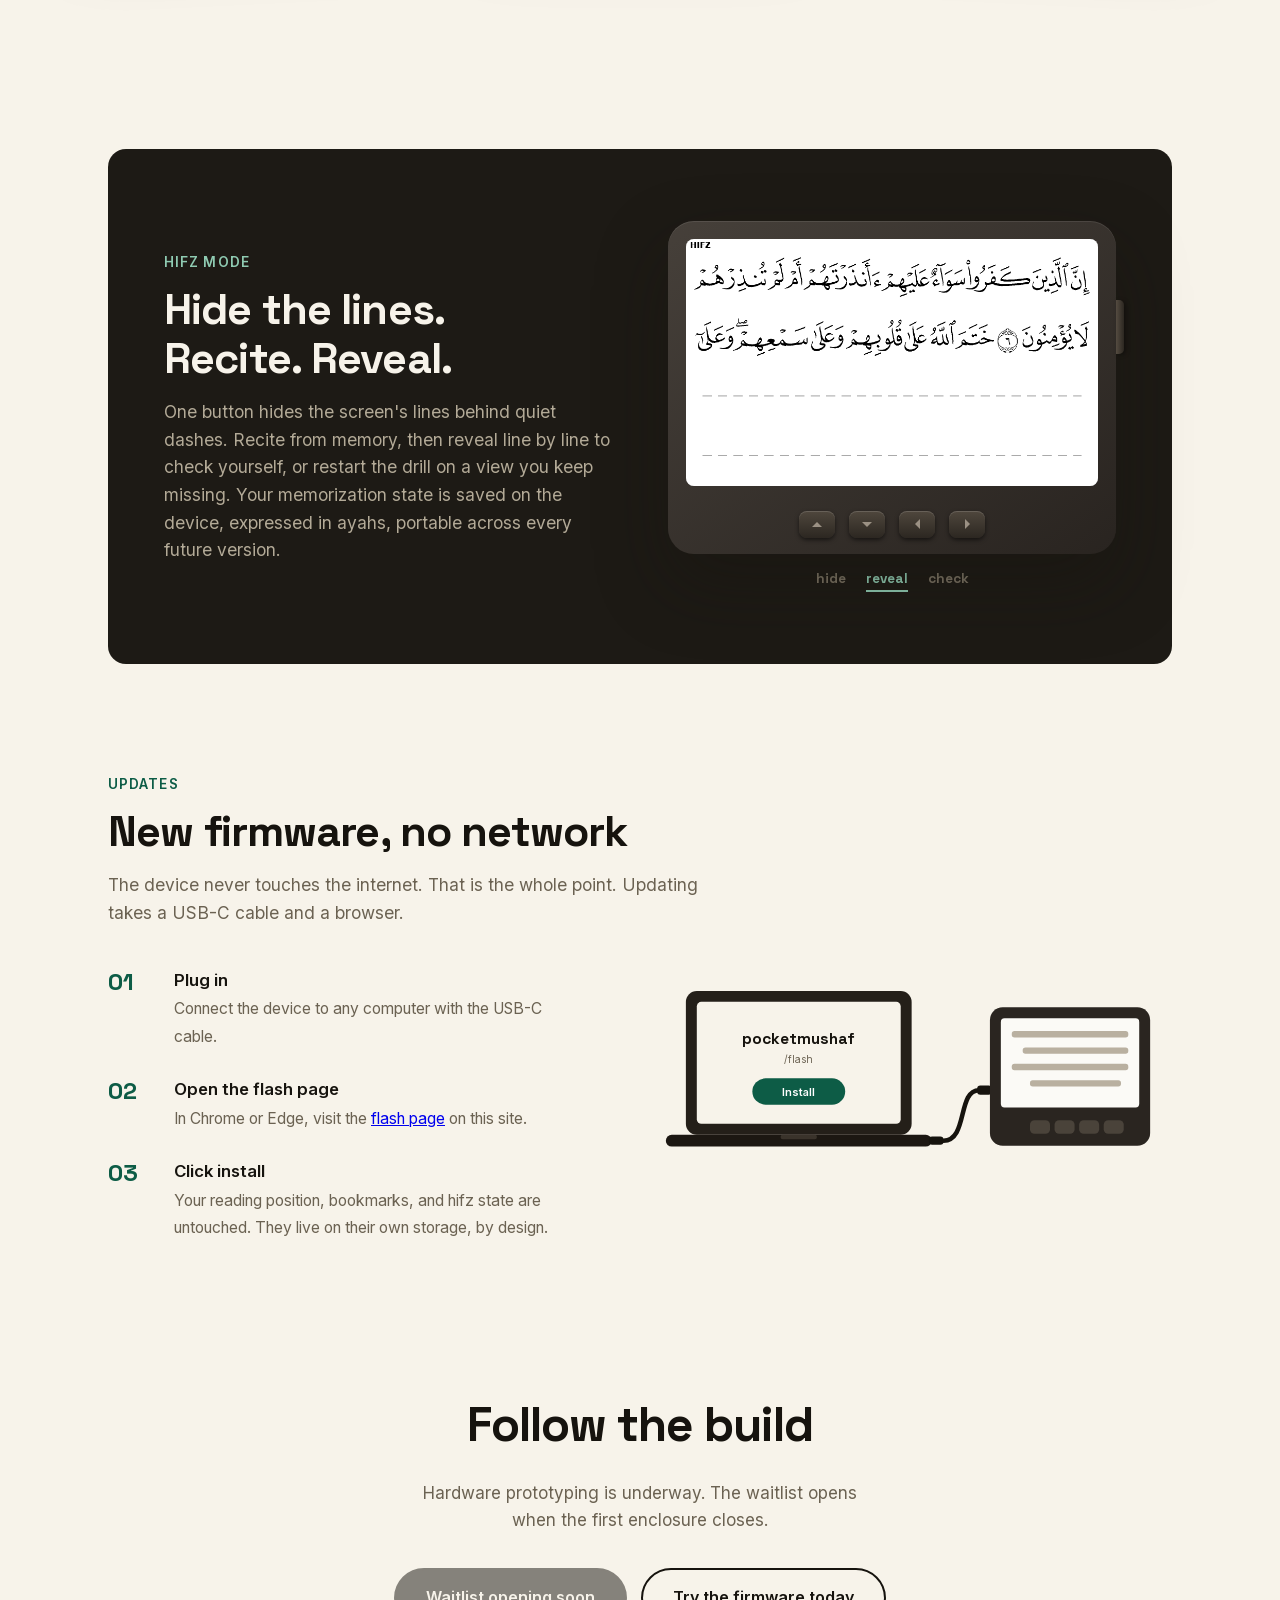
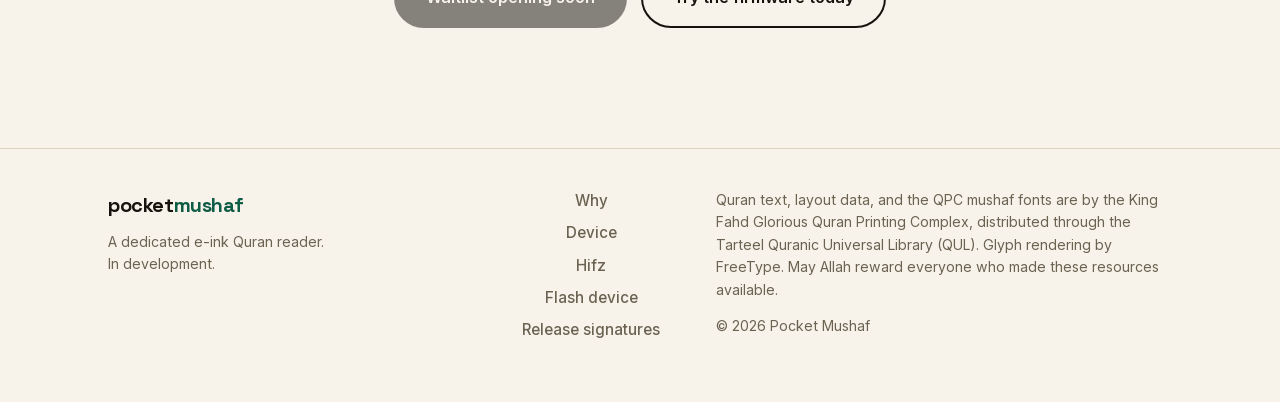
==== commit 272b1944: "Device captions: short, parallel, balanced lengths Co-Authored-By: Claude Fable 5 <noreply@anthropic" ====
--- a/index.html
+++ b/index.html
@@ -193,17 +193,17 @@
       <figure>
         <div class="device tilt-l"><span class="pwr"></span><span class="usb"></span><span class="dpad"><i class="u"></i><i class="d"></i><i class="l"></i><i class="r"></i></span><div class="screen">
           <img src="assets/reading.png" alt="Angled view showing the USB-C port"></div></div>
-        <figcaption>USB-C on the left edge, the only port</figcaption>
+        <figcaption>USB-C port for charging</figcaption>
       </figure>
       <figure>
         <div class="device"><span class="pwr"></span><span class="usb"></span><span class="dpad"><i class="u"></i><i class="d"></i><i class="l"></i><i class="r"></i></span><div class="screen">
           <img src="assets/flow.png" loading="lazy" alt="Front view with the four-arrow pad"></div></div>
-        <figcaption>Four arrows, everything in thumb's reach</figcaption>
+        <figcaption>Four buttons for navigation</figcaption>
       </figure>
       <figure>
         <div class="device tilt-r"><span class="pwr"></span><span class="usb"></span><span class="dpad"><i class="u"></i><i class="d"></i><i class="l"></i><i class="r"></i></span><div class="screen">
           <img src="assets/headers.png" loading="lazy" alt="Angled view showing the power button"></div></div>
-        <figcaption>Power on the right: press to jump, hold to sleep</figcaption>
+        <figcaption>Power button, also for sleep</figcaption>
       </figure>
     </div>
   </section>
--- a/style.css
+++ b/style.css
@@ -94,11 +94,12 @@
 .device .dpad .d::after { border-top-color: #9b9184; border-bottom-width: 0; }
 .device .dpad .l::after { border-right-color: #9b9184; border-left-width: 0; }
 .device .dpad .r::after { border-left-color: #9b9184; border-right-width: 0; }
-.device .pwr {  /* power on the right side */
-  position: absolute; right: -7px; top: 24%;
-  width: 8px; height: 54px; border-radius: 4px;
+.device .pwr {  /* power on the right side: flat against the body,
+                            rounded only on its outer edge */
+  position: absolute; right: -8px; top: 24%;
+  width: 8px; height: 54px; border-radius: 0 5px 5px 0;
   background: linear-gradient(90deg, #554c41, #2c2721);
-  box-shadow: 2px 0 5px rgba(0,0,0,0.4);
+  box-shadow: 2px 1px 4px rgba(0,0,0,0.35);
 }
 .device .usb {  /* USB-C slot on the left side */
   position: absolute; left: -6px; top: 40%;
@@ -125,8 +126,12 @@
     -10px 7px 0 #130f0c, -11px 7px 0 #120f0b, -12px 8px 0 #110e0b,
     -26px 30px 55px rgba(22, 19, 14, 0.38);
 }
-.device.tilt-r .pwr { right: -16px; width: 12px; background: linear-gradient(90deg, #5a5145, #241f1a); }
-.device.tilt-l .usb { left: -15px; width: 9px; background: #050403; box-shadow: inset 0 0 5px #000; }
+.device.tilt-r .pwr { right: -14px; width: 14px; border-radius: 0 6px 6px 0; background: linear-gradient(90deg, #5a5145, #241f1a); }
+.device.tilt-l .usb {  /* a USB-C port: inset stadium slot with a rim */
+  left: -11px; top: 44%; width: 8px; height: 30px; border-radius: 4px;
+  background: #080604;
+  box-shadow: inset 0 0 0 2px #453e34, inset 0 0 5px #000;
+}
 .device .usb { display: none; }           /* the port is an edge feature */
 .device.tilt-l .usb { display: block; }   /* visible only when that edge shows */
 .hero .device { transition: transform 0.35s ease; }
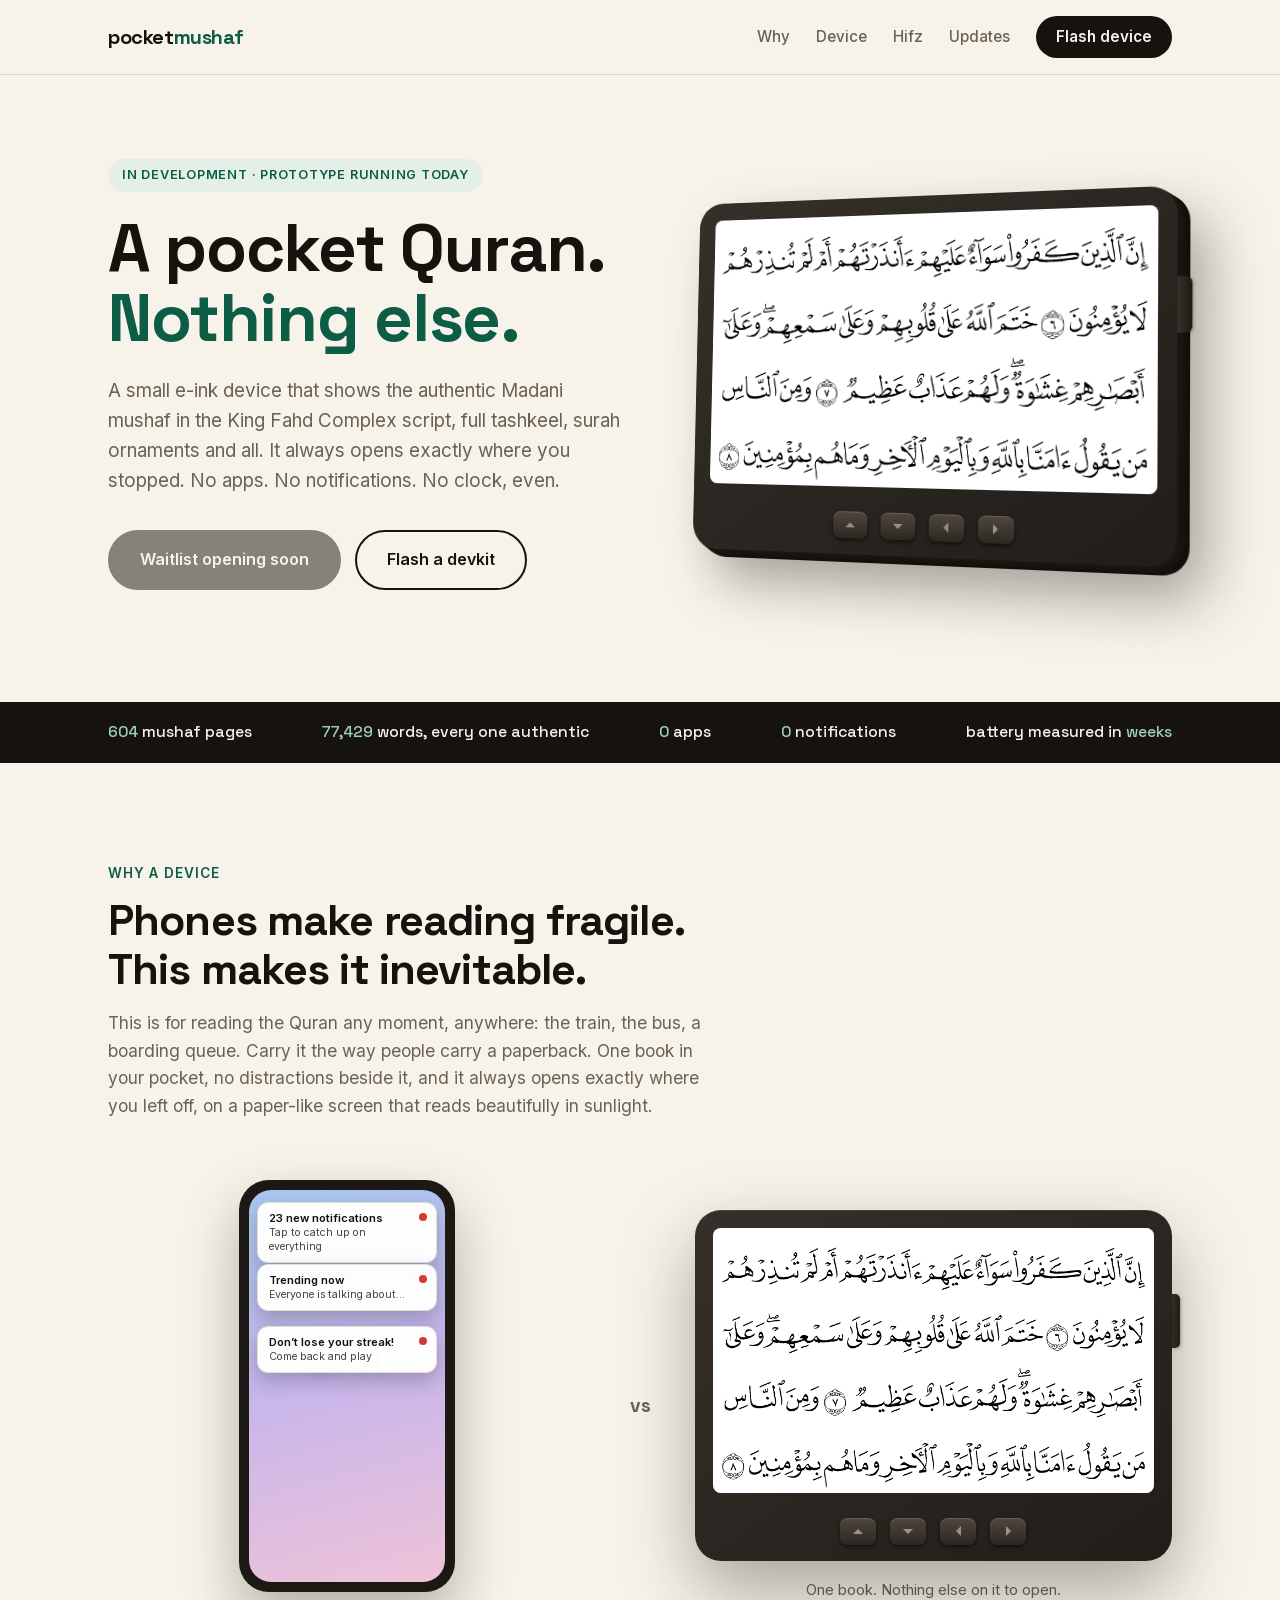
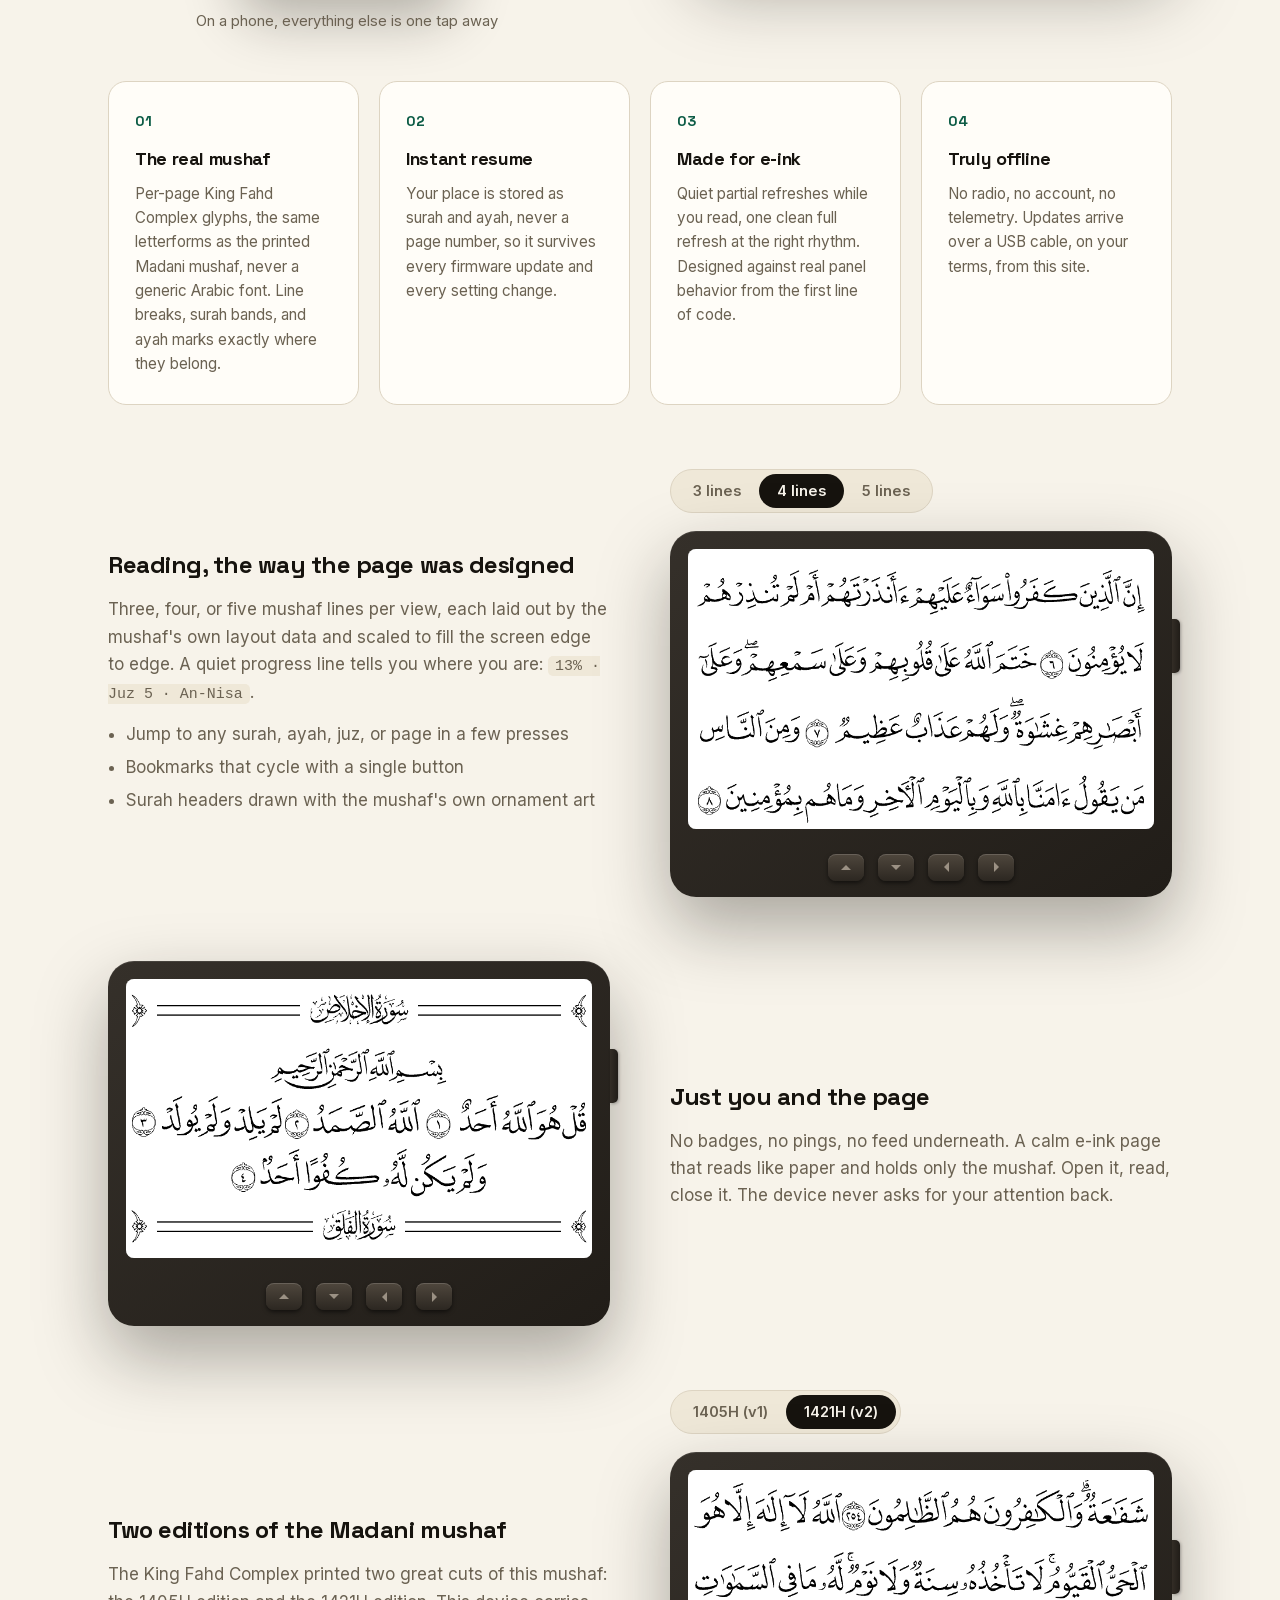
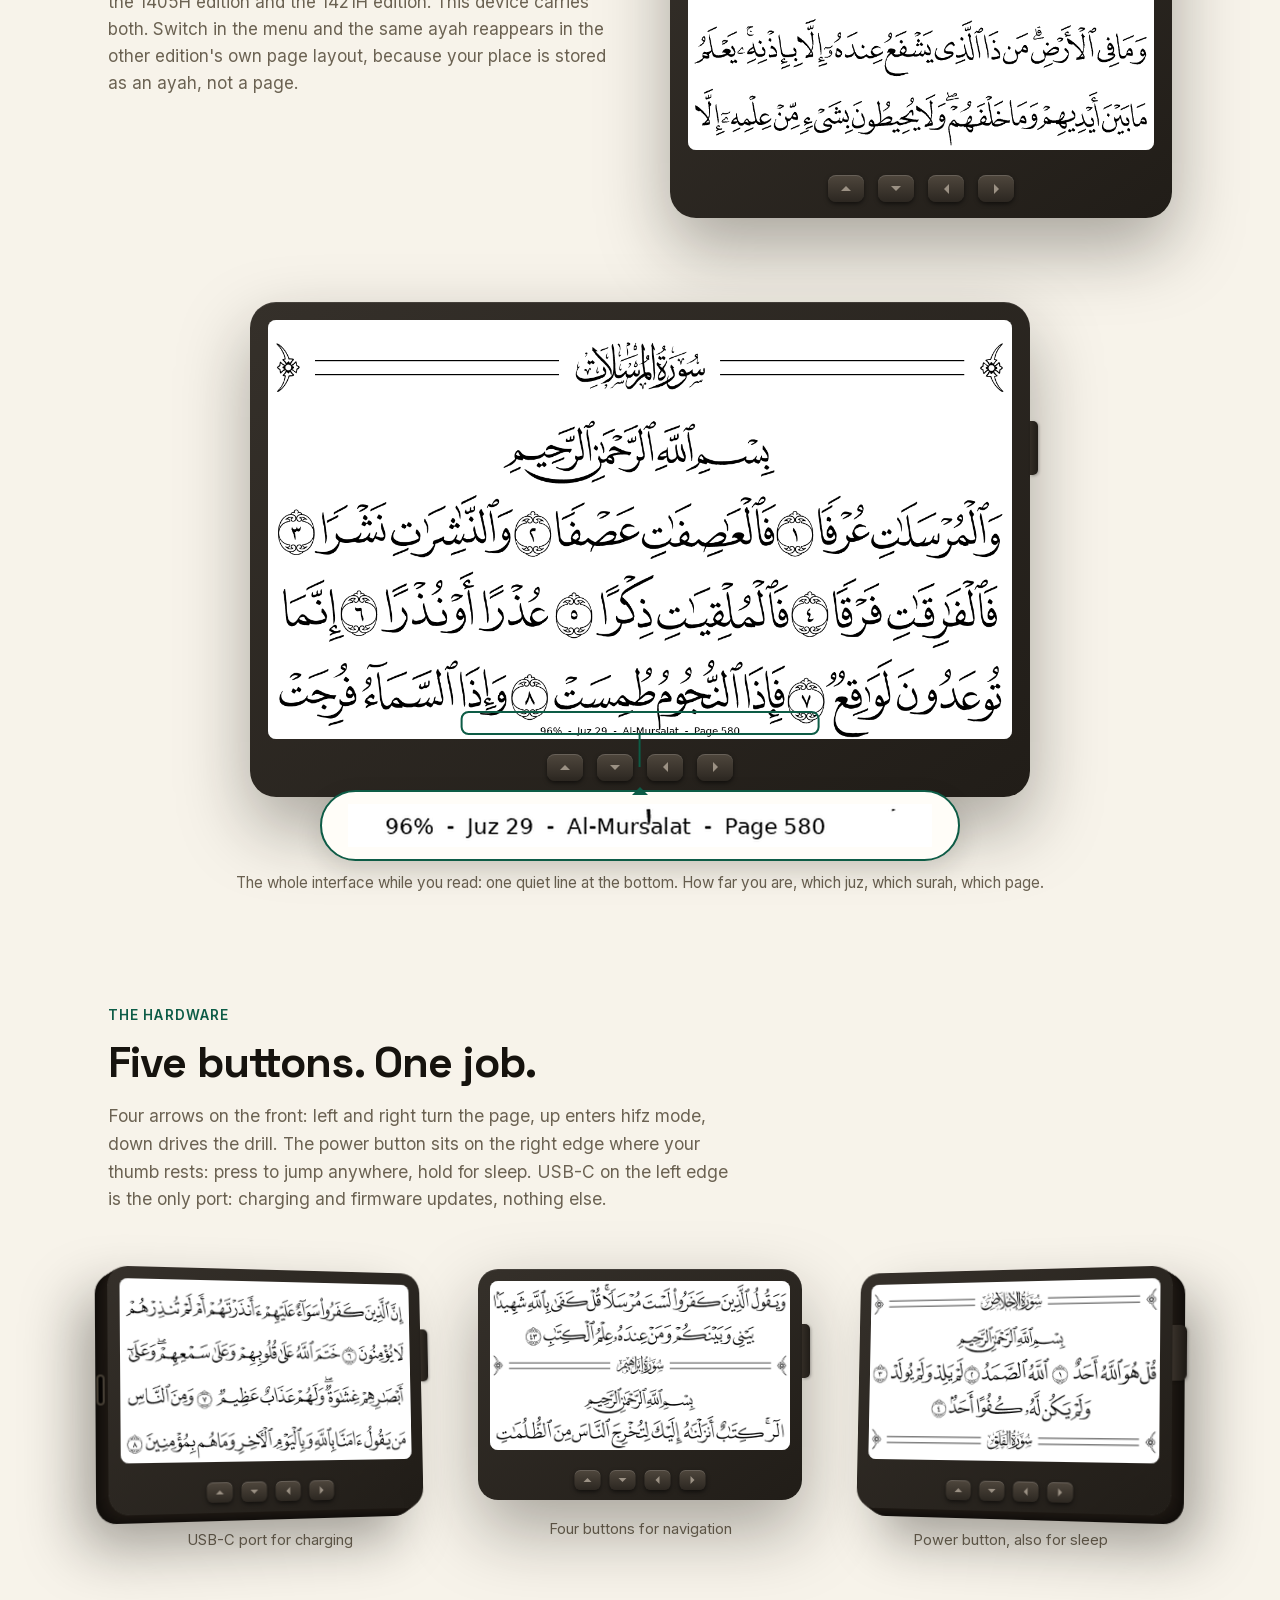
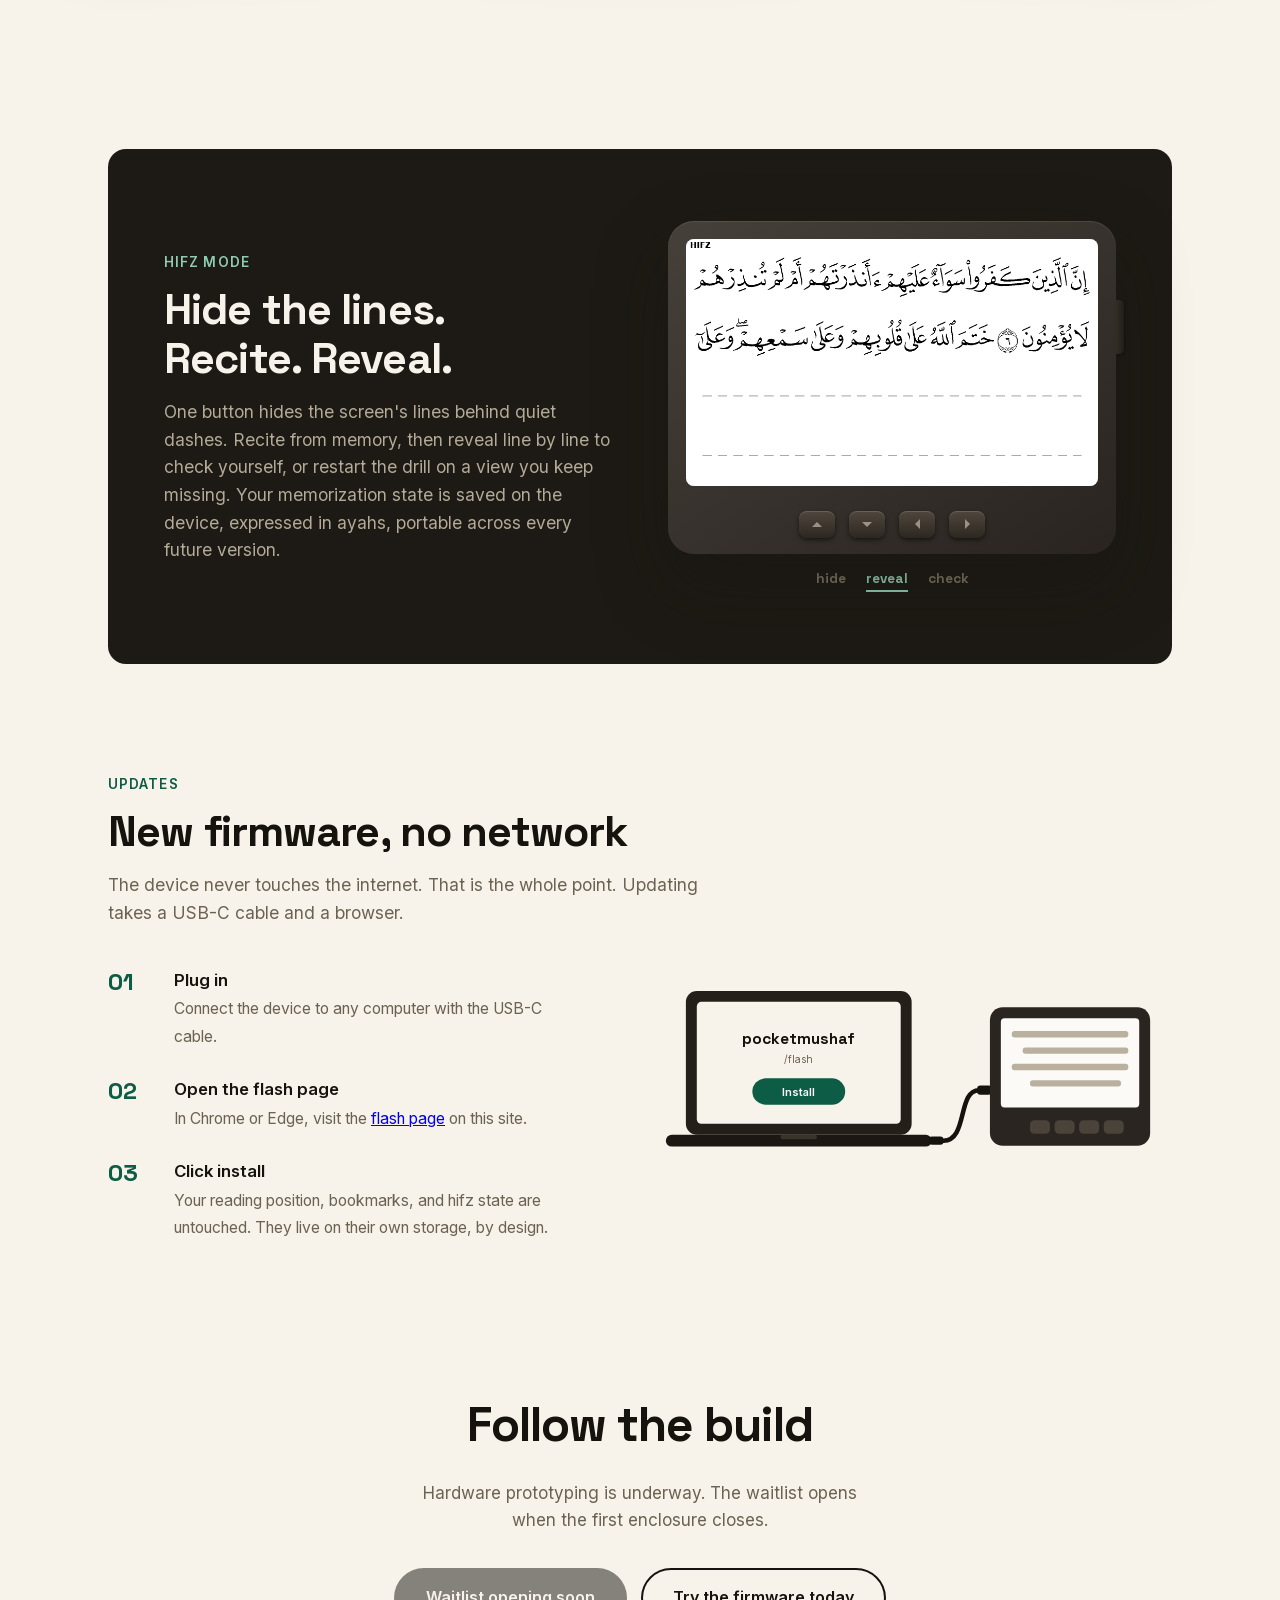
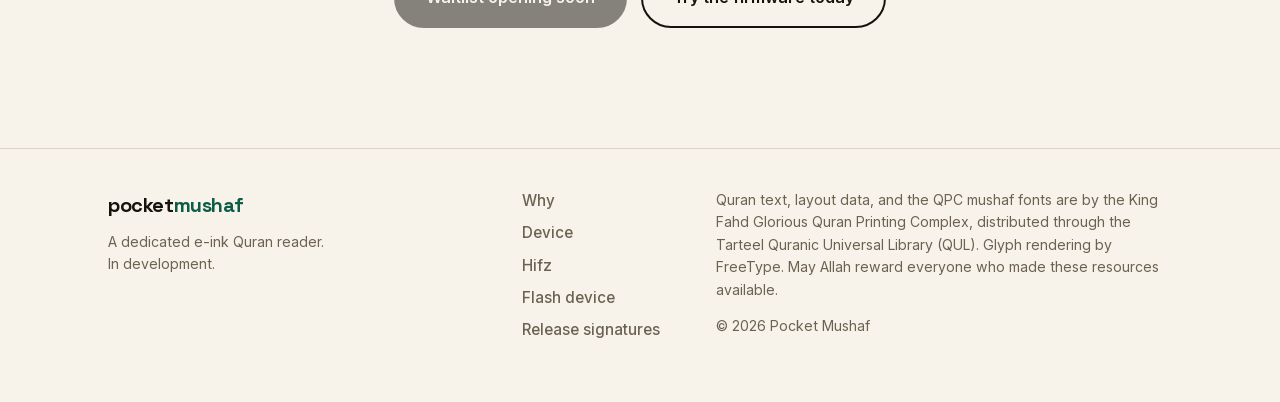
==== commit e92cd657: "Seamless side buttons, green magnifier callout, distraction-free copy Co-Authored-By: Claude Fable 5" ====
--- a/index.html
+++ b/index.html
@@ -137,10 +137,10 @@
 
     <div class="featrow flip">
       <div class="txt">
-        <h3>Every detail from the print</h3>
-        <p>Surah bands with rosette ends, the basmallah in its authentic
-        calligraphy, centered closing lines. A mushaf is not just text, it
-        is a page you know by heart.</p>
+        <h3>Just you and the page</h3>
+        <p>No badges, no pings, no feed underneath. A calm e-ink page that
+        reads like paper and holds only the mushaf. Open it, read, close
+        it. The device never asks for your attention back.</p>
       </div>
       <div class="pic device"><span class="pwr"></span><span class="usb"></span><span class="dpad"><i class="u"></i><i class="d"></i><i class="l"></i><i class="r"></i></span><div class="screen">
         <img src="assets/headers.png" loading="lazy" alt="Surah Al-Ikhlas with ornamental header bands"></div>
@@ -172,6 +172,7 @@
           <img src="assets/status-full.png" loading="lazy"
                alt="A full reading view; the status line sits at the bottom"></div>
         </div>
+        <span class="zoomtarget" aria-hidden="true"></span>
         <div class="loupe" aria-hidden="true">
           <img src="assets/progress-zoom.png" alt=""></div>
       </div>
--- a/style.css
+++ b/style.css
@@ -98,8 +98,8 @@
                             rounded only on its outer edge */
   position: absolute; right: -8px; top: 24%;
   width: 8px; height: 54px; border-radius: 0 5px 5px 0;
-  background: linear-gradient(90deg, #554c41, #2c2721);
-  box-shadow: 2px 1px 4px rgba(0,0,0,0.35);
+  background: linear-gradient(90deg, #332d26, #211d18);
+  box-shadow: 1px 1px 3px rgba(0,0,0,0.28);
 }
 .device .usb {  /* USB-C slot on the left side */
   position: absolute; left: -6px; top: 40%;
@@ -126,7 +126,7 @@
     -10px 7px 0 #130f0c, -11px 7px 0 #120f0b, -12px 8px 0 #110e0b,
     -26px 30px 55px rgba(22, 19, 14, 0.38);
 }
-.device.tilt-r .pwr { right: -14px; width: 14px; border-radius: 0 6px 6px 0; background: linear-gradient(90deg, #5a5145, #241f1a); }
+.device.tilt-r .pwr { right: -14px; width: 14px; border-radius: 0 6px 6px 0; background: linear-gradient(90deg, #38312a, #1d1914); }
 .device.tilt-l .usb {  /* a USB-C port: inset stadium slot with a rim */
   left: -11px; top: 44%; width: 8px; height: 30px; border-radius: 4px;
   background: #080604;
@@ -352,7 +352,7 @@
 }
 footer .footgrid { display: grid; grid-template-columns: 1.1fr auto 1.4fr; gap: 56px; }
 .footgrid .tag { margin-top: 10px; }
-.fnav { display: flex; flex-direction: column; gap: 8px; }
+.fnav { display: flex; flex-direction: column; gap: 8px; align-items: flex-start; text-align: left; }
 .fnav a { color: var(--ink-soft); text-decoration: none; }
 .fnav a:hover { color: var(--green); }
 .fcredits .copy { margin-top: 14px; }
@@ -366,8 +366,8 @@
     transform: none;
     box-shadow: 0 22px 55px rgba(22, 19, 14, 0.32);
   }
-  .device.tilt-l .usb { left: -6px; width: 6px; }
-  .device.tilt-r .pwr { right: -7px; width: 8px; }
+  .device.tilt-l .usb { display: none; }
+  .device.tilt-r .pwr { right: -8px; width: 8px; }
 }
 @media (max-width: 640px) {
   body { font-size: 16px; }
@@ -395,16 +395,27 @@
 /* ---------- status-line magnifier ---------- */
 .zoomwrap { position: relative; max-width: 780px; margin: 0 auto 74px; }
 .zoomwrap .device { padding-bottom: 58px; }
+.zoomtarget {  /* outline on the real status line being magnified */
+  position: absolute; left: 50%; transform: translateX(-50%);
+  bottom: 62px; width: 46%; height: 24px;
+  border: 2px solid var(--green); border-radius: 8px;
+  pointer-events: none;
+}
+.zoomtarget::after {  /* short leader down toward the loupe */
+  content: ""; position: absolute; left: 50%; bottom: -34px;
+  width: 2px; height: 32px; background: var(--green);
+  transform: translateX(-50%);
+}
 .loupe {
   position: absolute; left: 50%; transform: translateX(-50%);
-  bottom: -66px; width: min(94%, 660px);
-  background: #fffdf8; border: 3px solid var(--ink); border-radius: 999px;
-  padding: 12px 26px; box-shadow: 0 22px 48px rgba(22, 19, 14, 0.28);
-}
-.loupe::before {  /* stem pointing back at the status line */
-  content: ""; position: absolute; top: -26px; left: 50%;
+  bottom: -64px; width: min(94%, 640px);
+  background: #fffdf8; border: 2px solid var(--green); border-radius: 999px;
+  padding: 12px 26px; box-shadow: 0 10px 26px rgba(22, 19, 14, 0.14);
+}
+.loupe::before {  /* arrowhead where the leader meets the loupe */
+  content: ""; position: absolute; top: -13px; left: 50%;
   transform: translateX(-50%);
-  border: 12px solid transparent; border-bottom-color: var(--ink);
+  border: 8px solid transparent; border-bottom-color: var(--green);
 }
 .loupe img { display: block; width: 100%; height: auto; }
 .stripfig figcaption { margin-top: 10px; }
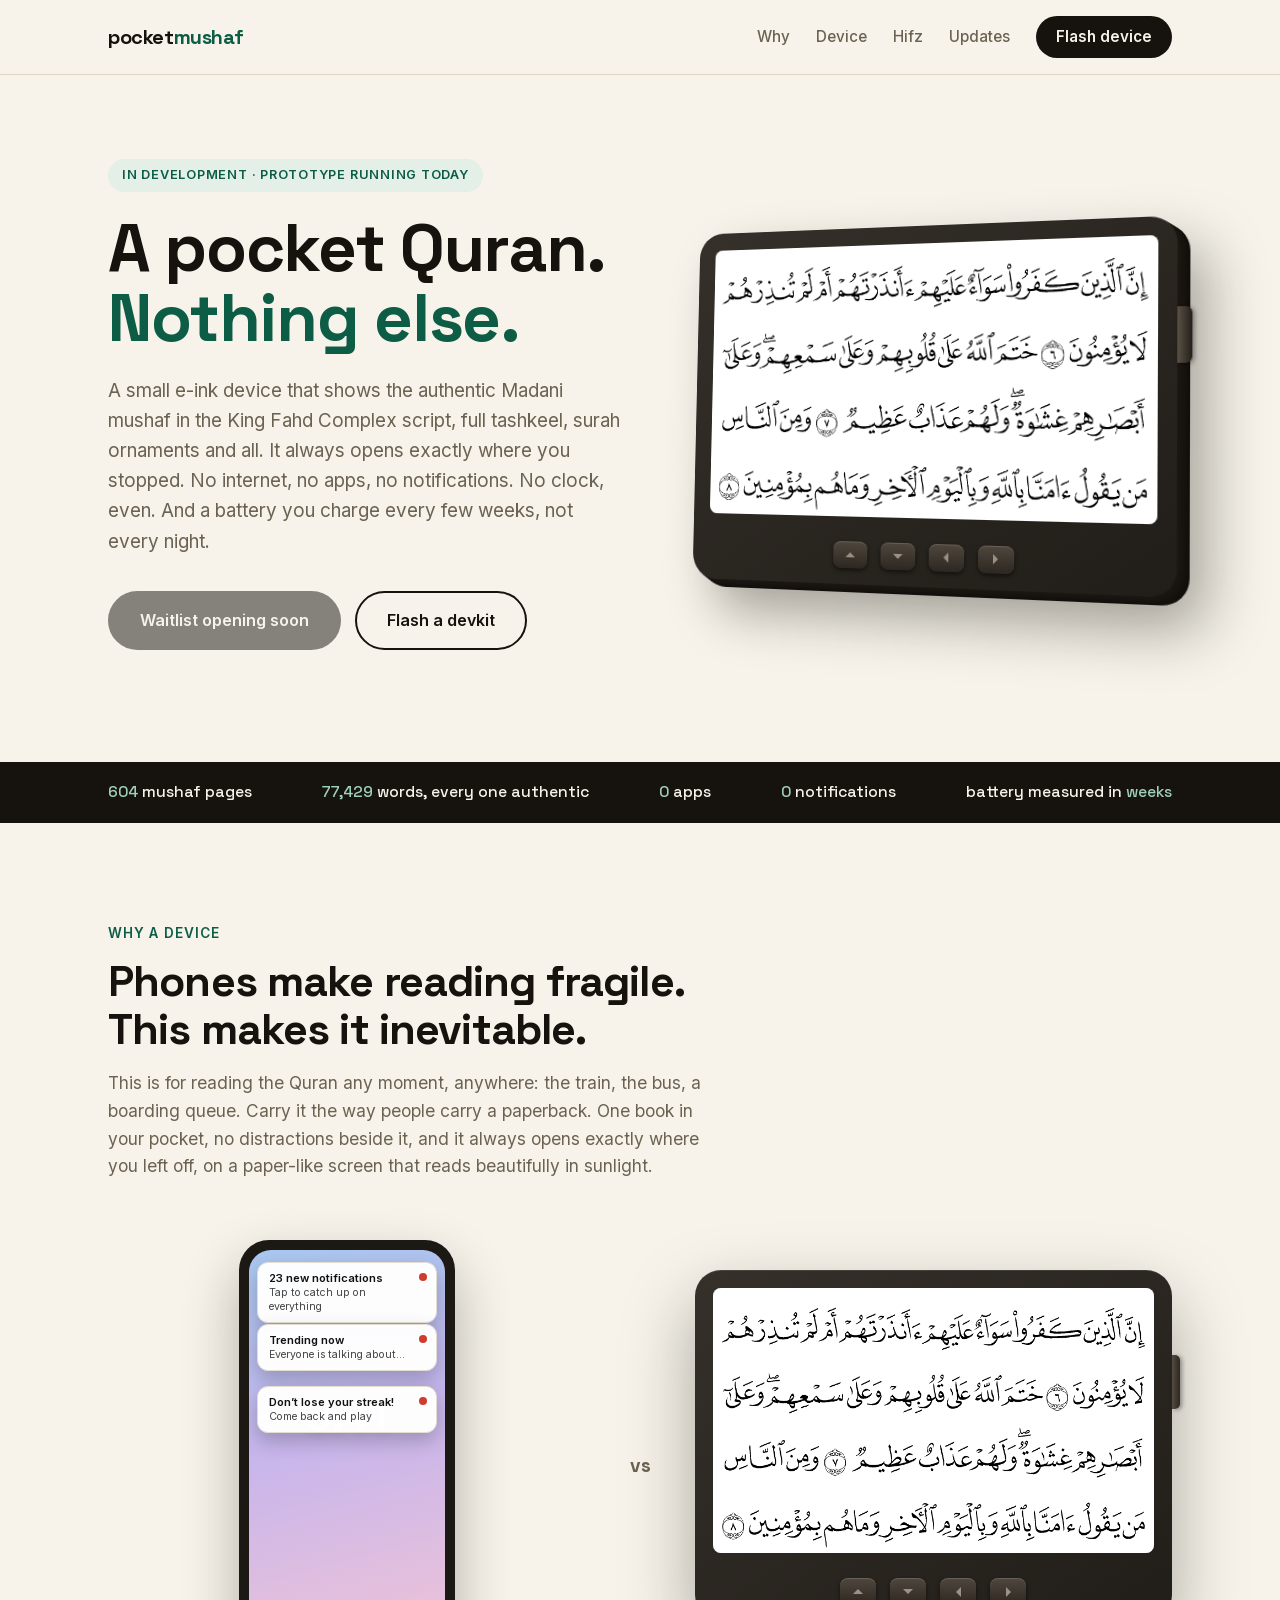
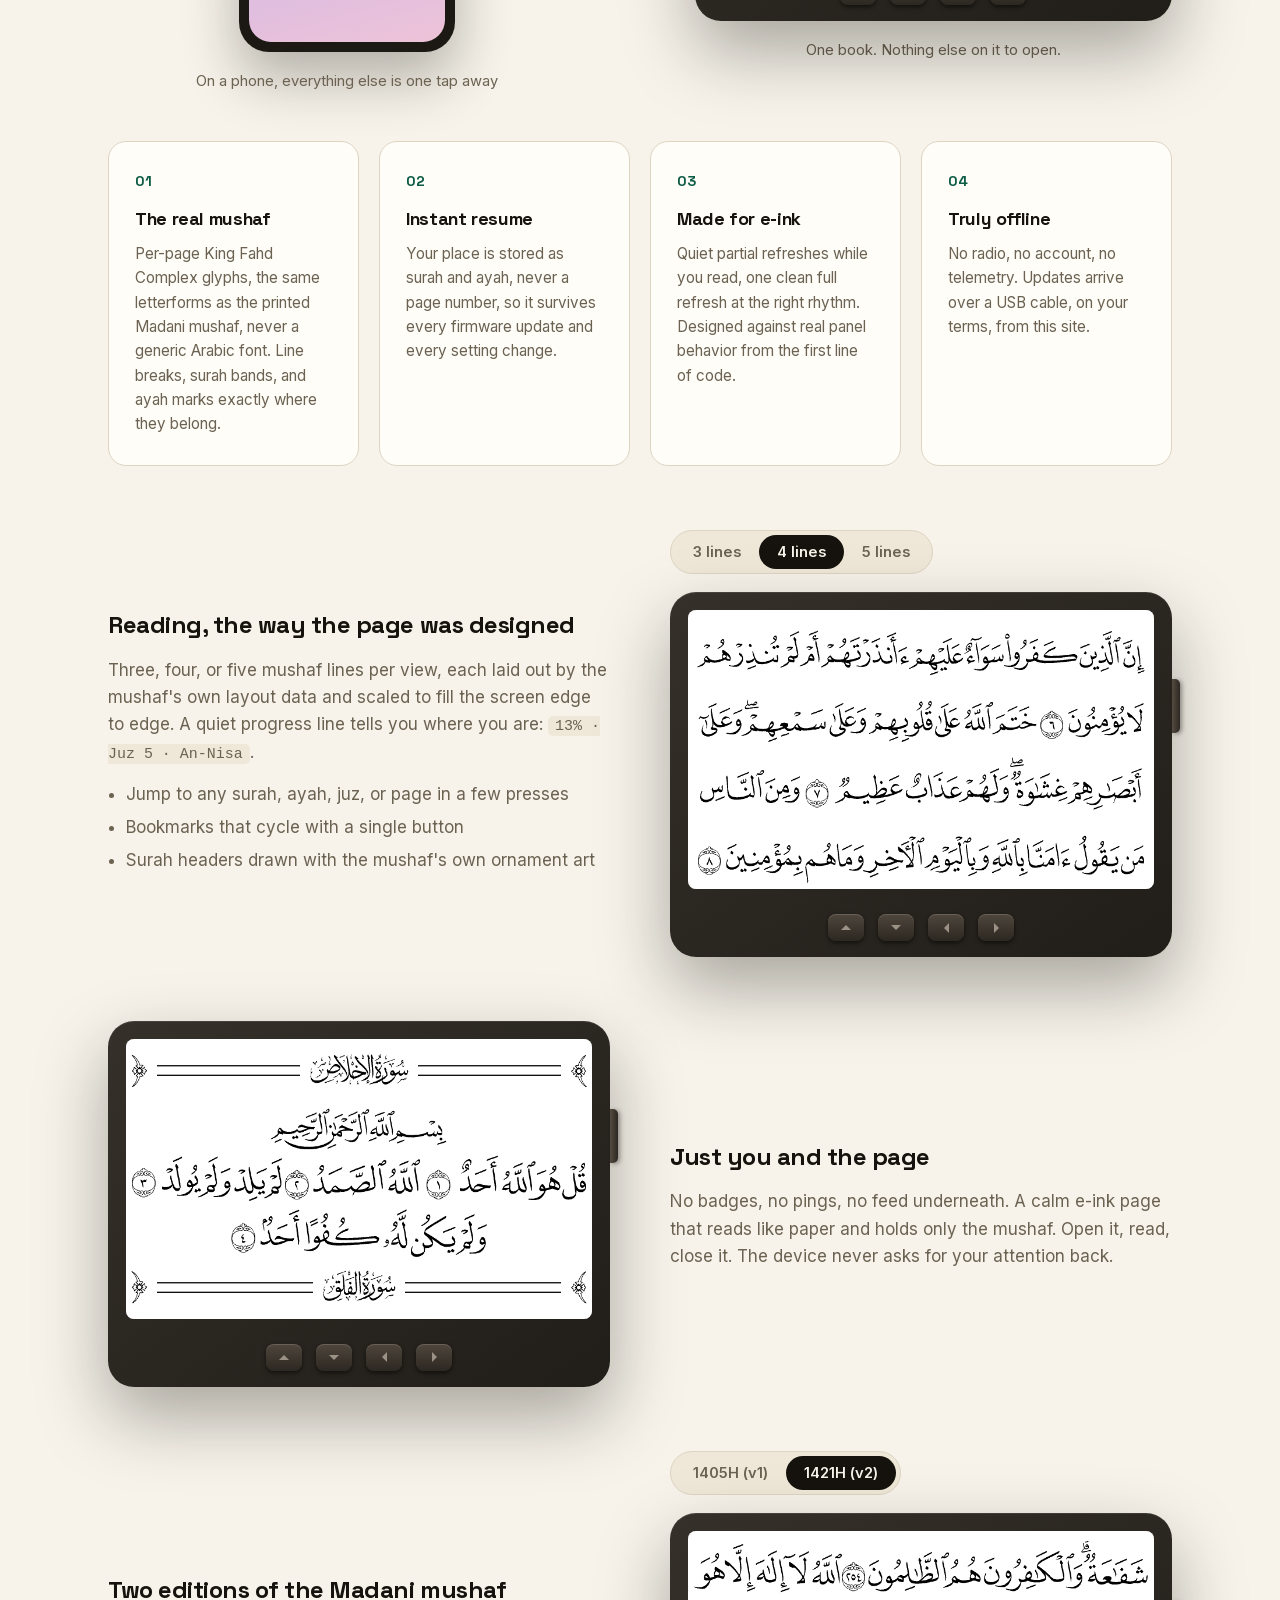
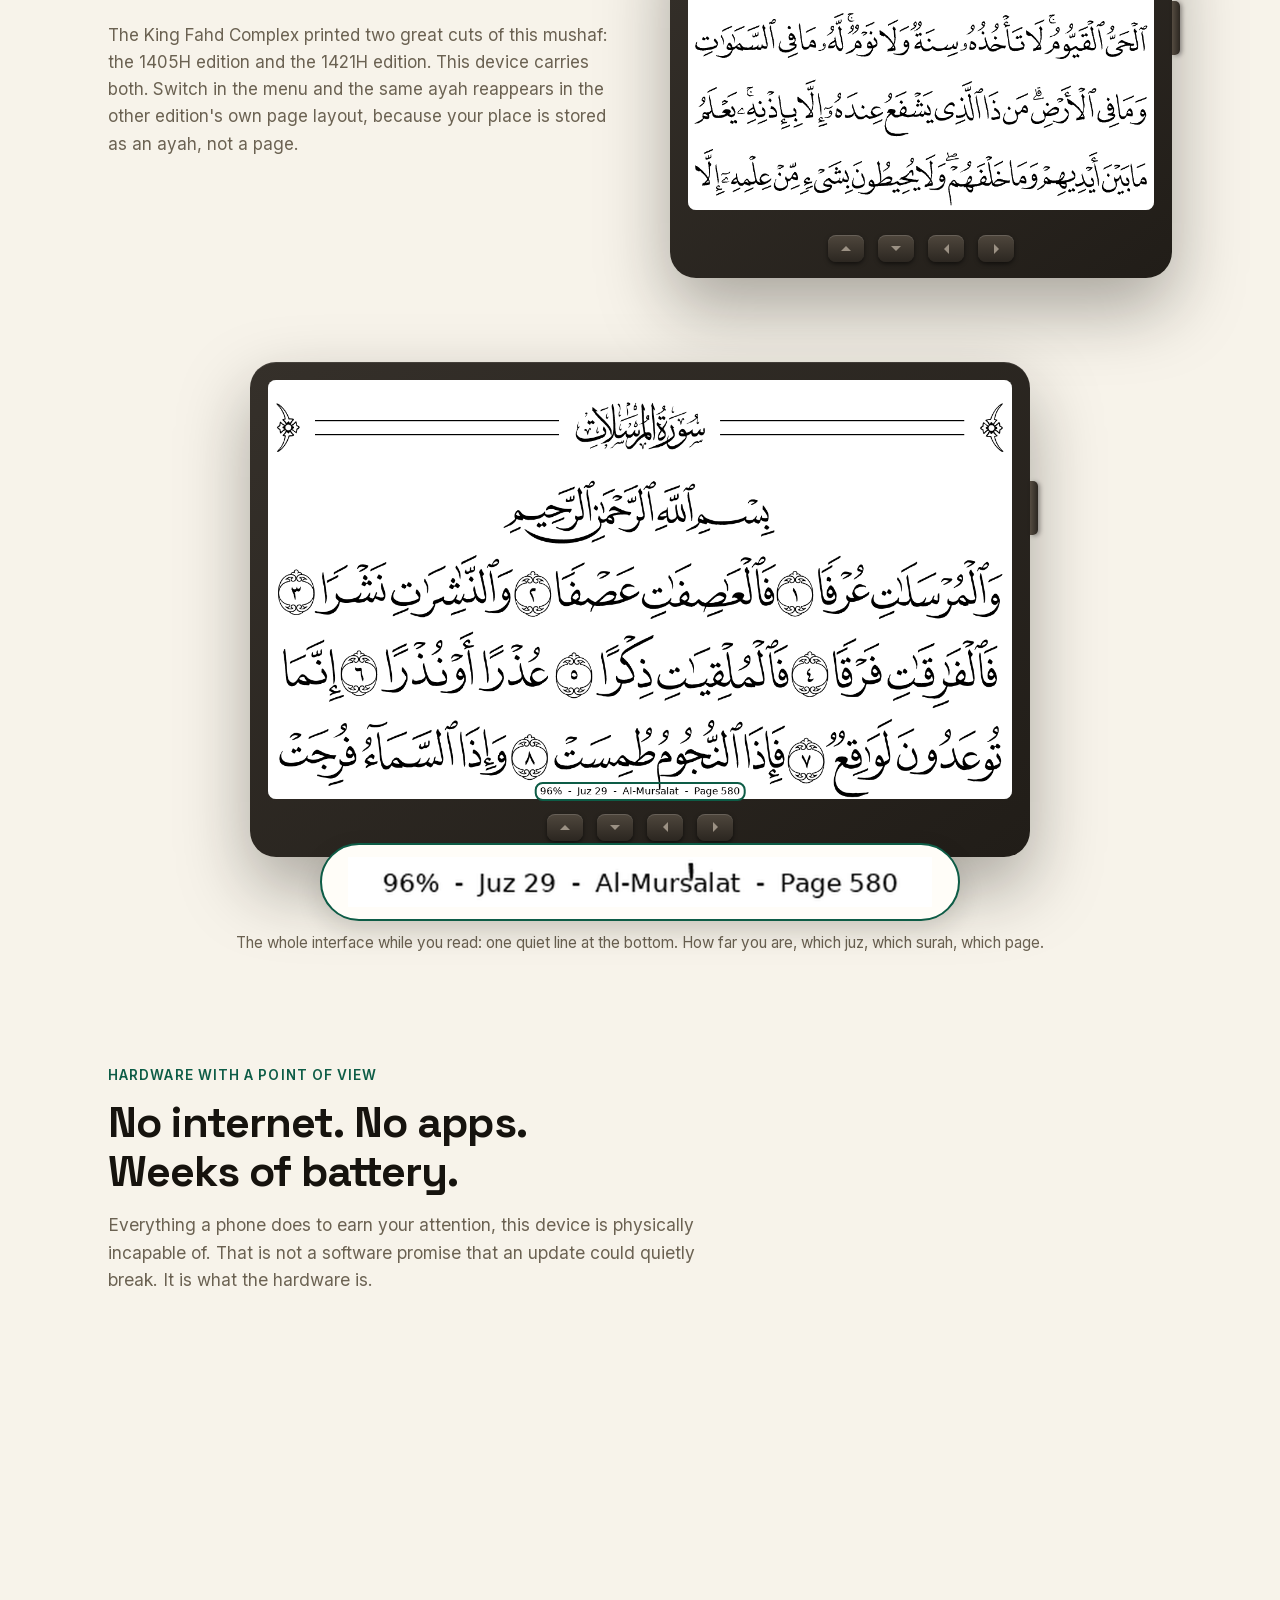
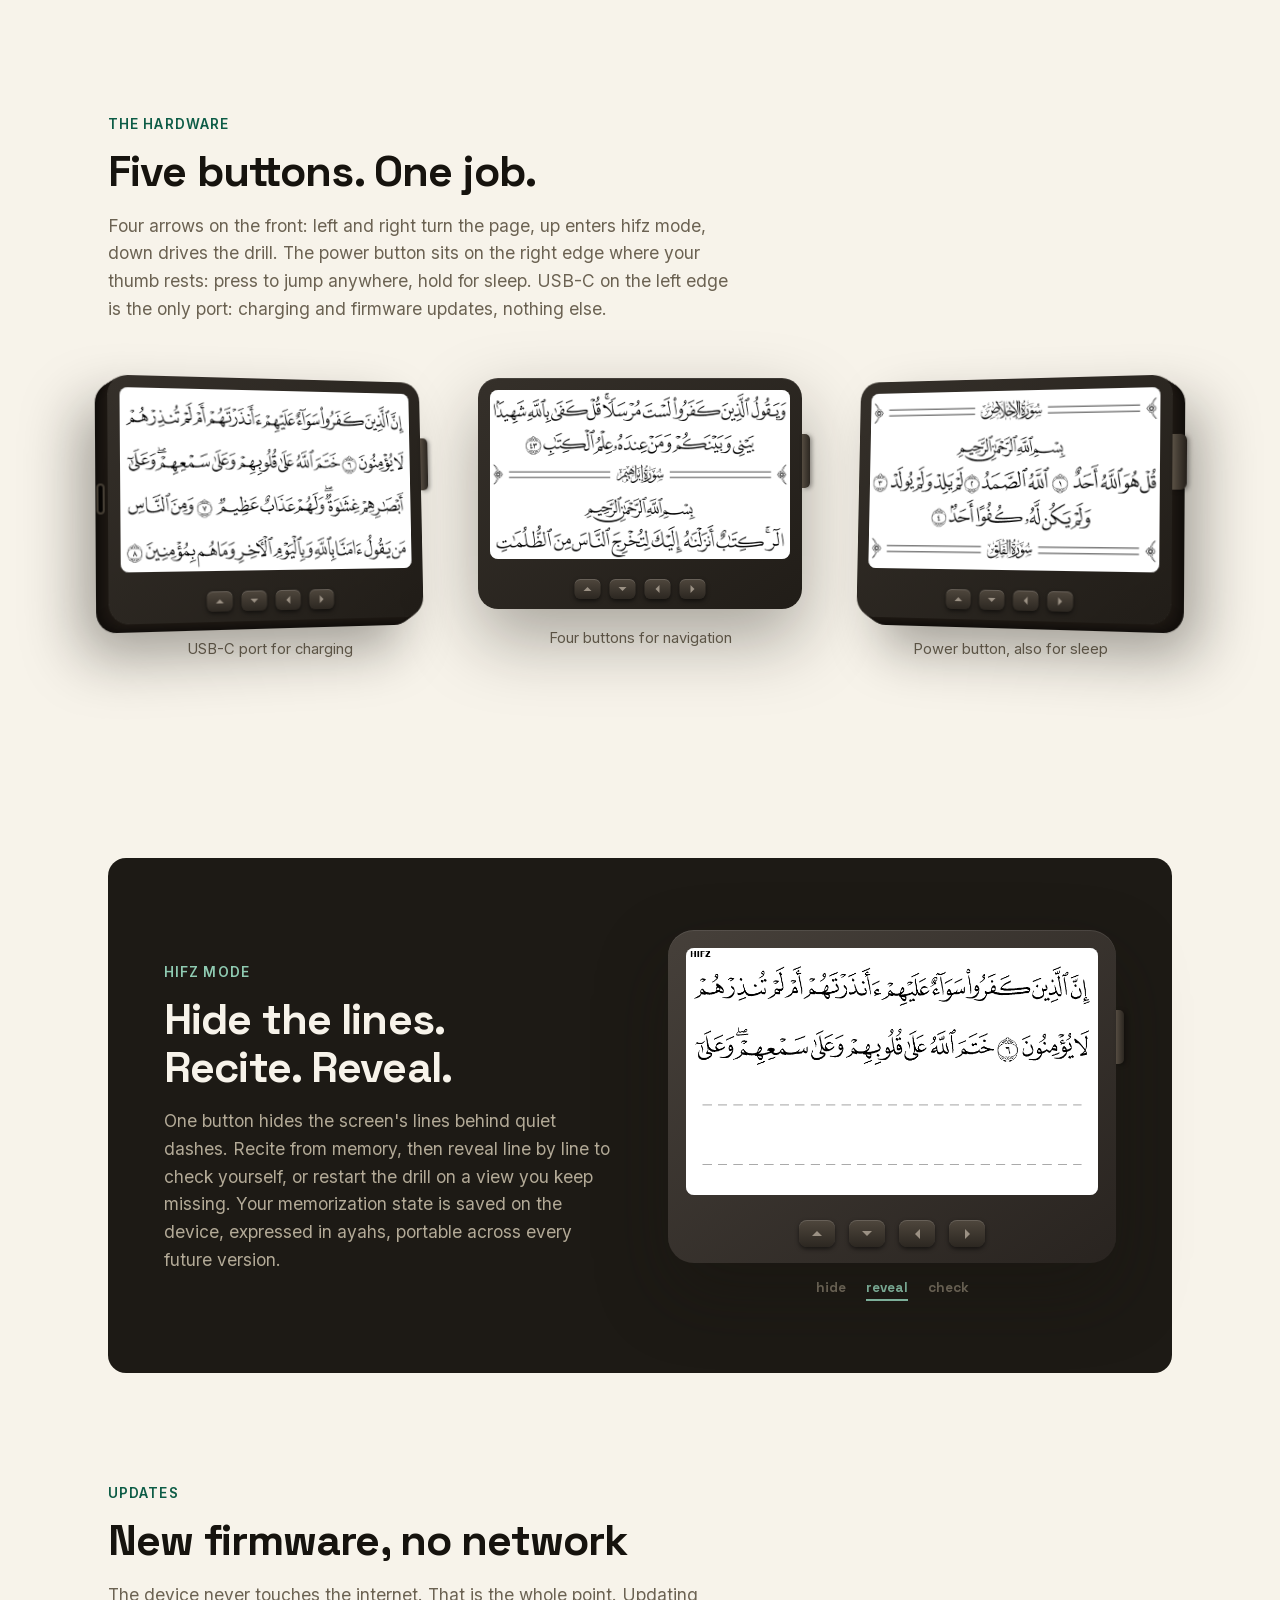
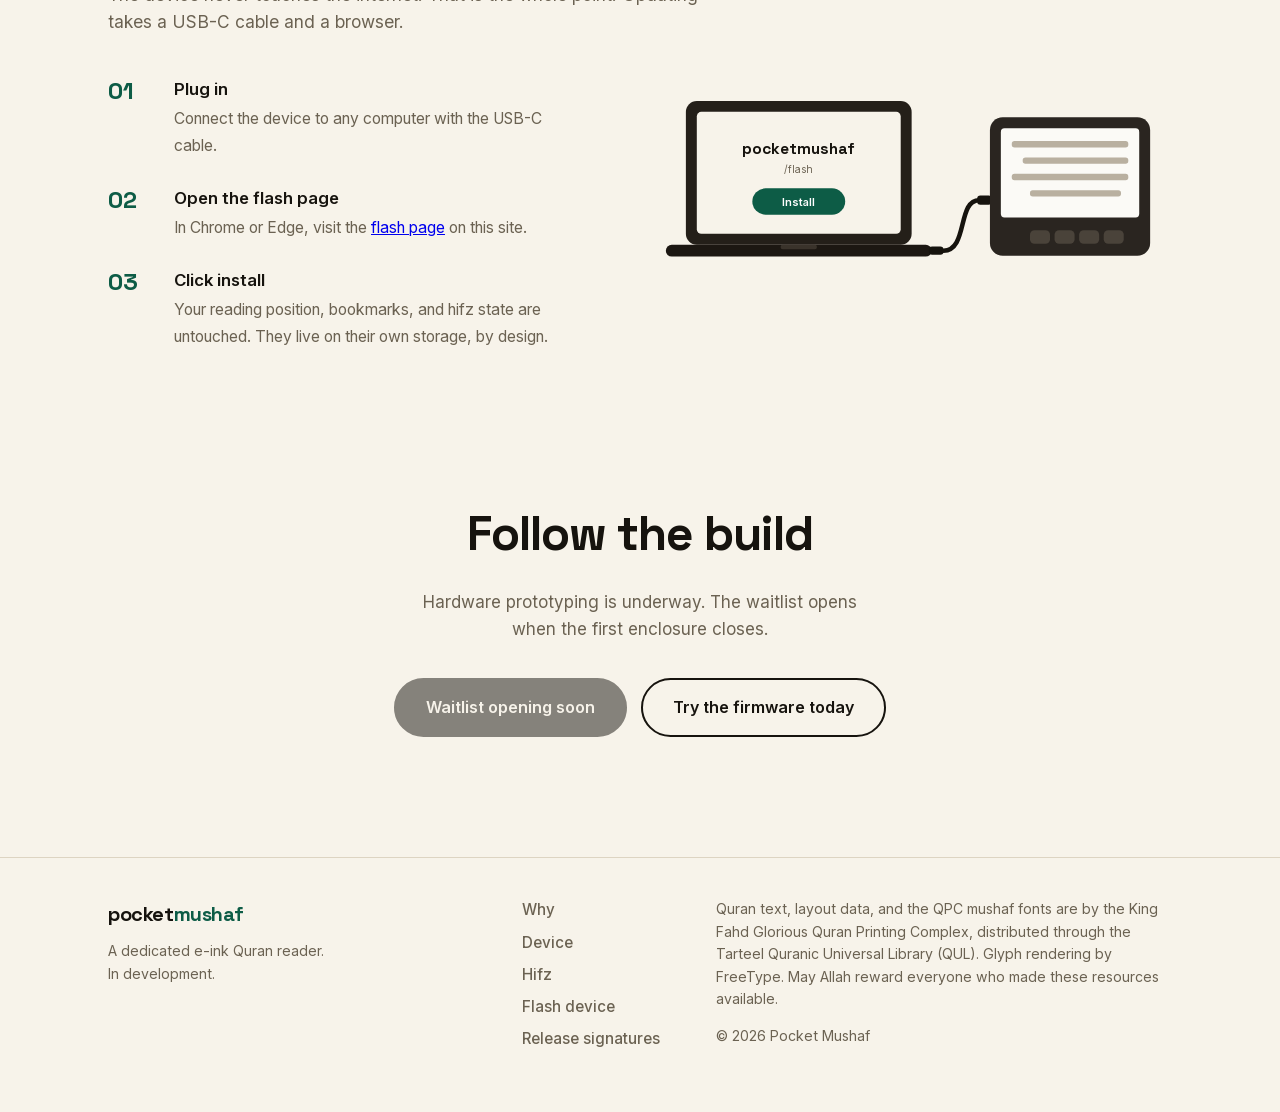
==== commit 9f36610a: "Stress the hardware values: offline, zero apps, weeks of battery Co-Authored-By: Claude Fable 5 <nor" ====
--- a/index.html
+++ b/index.html
@@ -41,8 +41,9 @@
       <h1>A pocket Quran.<br><em>Nothing else.</em></h1>
       <p class="lede">A small e-ink device that shows the authentic Madani
       mushaf in the King Fahd Complex script, full tashkeel, surah ornaments
-      and all. It always opens exactly where you stopped. No apps. No
-      notifications. No clock, even.</p>
+      and all. It always opens exactly where you stopped. No internet, no apps, no
+      notifications. No clock, even. And a battery you charge every few
+      weeks, not every night.</p>
       <div class="cta-row">
         <a class="btn primary disabled" href="#">Waitlist opening soon</a>
         <a class="btn ghost" href="flash.html">Flash a devkit</a>
@@ -180,6 +181,36 @@
       bottom. How far you are, which juz, which surah, which page.</figcaption>
     </figure>
 
+  </section>
+
+  <section id="offline">
+    <span class="kicker">Hardware with a point of view</span>
+    <h2>No internet. No apps.<br>Weeks of battery.</h2>
+    <p class="sub">Everything a phone does to earn your attention, this
+    device is physically incapable of. That is not a software promise
+    that an update could quietly break. It is what the hardware is.</p>
+    <div class="bigvals reveal">
+      <div>
+        <h3>100% offline</h3>
+        <p>Nothing to connect, nothing to sync, no account to sign in
+        to. Airplane mode is not a setting here, it is the whole
+        machine. Firmware updates happen over a USB-C cable, from this
+        site, only when you plug it in and choose to.</p>
+      </div>
+      <div>
+        <h3>Zero apps</h3>
+        <p>There is no store and nothing to install. The mushaf is not
+        an app on the device, it is the device. Nothing else can ever
+        appear on it, interrupt it, or sit one tap away from it.</p>
+      </div>
+      <div>
+        <h3>Weeks per charge</h3>
+        <p>E-ink draws power only when the page turns, and the device
+        sleeps between them. Read every day and charge it a couple of
+        times a month. Leave it in a bag for a week and it opens to
+        your ayah, exactly where you stopped.</p>
+      </div>
+    </div>
   </section>
 
   <section id="device">
--- a/style.css
+++ b/style.css
@@ -40,6 +40,9 @@
   border-radius: 999px; font-weight: 600;
 }
 nav a.pill:hover { background: var(--green); color: #fff; }
+@media (max-width: 860px) {
+  .bigvals { grid-template-columns: 1fr; gap: 28px; }
+}
 @media (max-width: 640px) { nav a:not(.pill) { display: none; } }
 
 /* ---------- hero ---------- */
@@ -98,8 +101,8 @@
                             rounded only on its outer edge */
   position: absolute; right: -8px; top: 24%;
   width: 8px; height: 54px; border-radius: 0 5px 5px 0;
-  background: linear-gradient(90deg, #332d26, #211d18);
-  box-shadow: 1px 1px 3px rgba(0,0,0,0.28);
+  background: linear-gradient(90deg, #554c41, #2c2721);
+  box-shadow: 2px 1px 4px rgba(0,0,0,0.35);
 }
 .device .usb {  /* USB-C slot on the left side */
   position: absolute; left: -6px; top: 40%;
@@ -126,7 +129,7 @@
     -10px 7px 0 #130f0c, -11px 7px 0 #120f0b, -12px 8px 0 #110e0b,
     -26px 30px 55px rgba(22, 19, 14, 0.38);
 }
-.device.tilt-r .pwr { right: -14px; width: 14px; border-radius: 0 6px 6px 0; background: linear-gradient(90deg, #38312a, #1d1914); }
+.device.tilt-r .pwr { right: -14px; width: 14px; border-radius: 0 6px 6px 0; background: linear-gradient(90deg, #5a5145, #241f1a); }
 .device.tilt-l .usb {  /* a USB-C port: inset stadium slot with a rim */
   left: -11px; top: 44%; width: 8px; height: 30px; border-radius: 4px;
   background: #080604;
@@ -178,6 +181,18 @@
 @media (max-width: 860px) { .dark-grid { grid-template-columns: 1fr; } }
 
 /* ---------- cards ---------- */
+.bigvals {
+  display: grid; grid-template-columns: repeat(3, 1fr);
+  gap: 40px; margin-top: 48px;
+}
+.bigvals h3 {
+  font-family: "Space Grotesk", "Avenir Next", sans-serif;
+  font-size: clamp(26px, 3vw, 38px); letter-spacing: -0.02em;
+  color: var(--green); margin: 0 0 12px;
+  padding-top: 18px; border-top: 3px solid var(--ink);
+}
+.bigvals p { color: var(--muted); line-height: 1.65; margin: 0; }
+
 .grid { display: grid; grid-template-columns: repeat(auto-fit, minmax(240px, 1fr)); gap: 20px; margin-top: 48px; }
 .card {
   background: #fffdf8; border: 1px solid var(--rule); border-radius: var(--radius);
@@ -366,7 +381,7 @@
     transform: none;
     box-shadow: 0 22px 55px rgba(22, 19, 14, 0.32);
   }
-  .device.tilt-l .usb { display: none; }
+  .device.tilt-l .usb { left: -6px; width: 6px; }
   .device.tilt-r .pwr { right: -8px; width: 8px; }
 }
 @media (max-width: 640px) {
@@ -397,14 +412,9 @@
 .zoomwrap .device { padding-bottom: 58px; }
 .zoomtarget {  /* outline on the real status line being magnified */
   position: absolute; left: 50%; transform: translateX(-50%);
-  bottom: 62px; width: 46%; height: 24px;
+  bottom: 56px; width: 27%; height: 19px;
   border: 2px solid var(--green); border-radius: 8px;
   pointer-events: none;
-}
-.zoomtarget::after {  /* short leader down toward the loupe */
-  content: ""; position: absolute; left: 50%; bottom: -34px;
-  width: 2px; height: 32px; background: var(--green);
-  transform: translateX(-50%);
 }
 .loupe {
   position: absolute; left: 50%; transform: translateX(-50%);
@@ -412,11 +422,6 @@
   background: #fffdf8; border: 2px solid var(--green); border-radius: 999px;
   padding: 12px 26px; box-shadow: 0 10px 26px rgba(22, 19, 14, 0.14);
 }
-.loupe::before {  /* arrowhead where the leader meets the loupe */
-  content: ""; position: absolute; top: -13px; left: 50%;
-  transform: translateX(-50%);
-  border: 8px solid transparent; border-bottom-color: var(--green);
-}
 .loupe img { display: block; width: 100%; height: auto; }
 .stripfig figcaption { margin-top: 10px; }
 @media (max-width: 640px) {
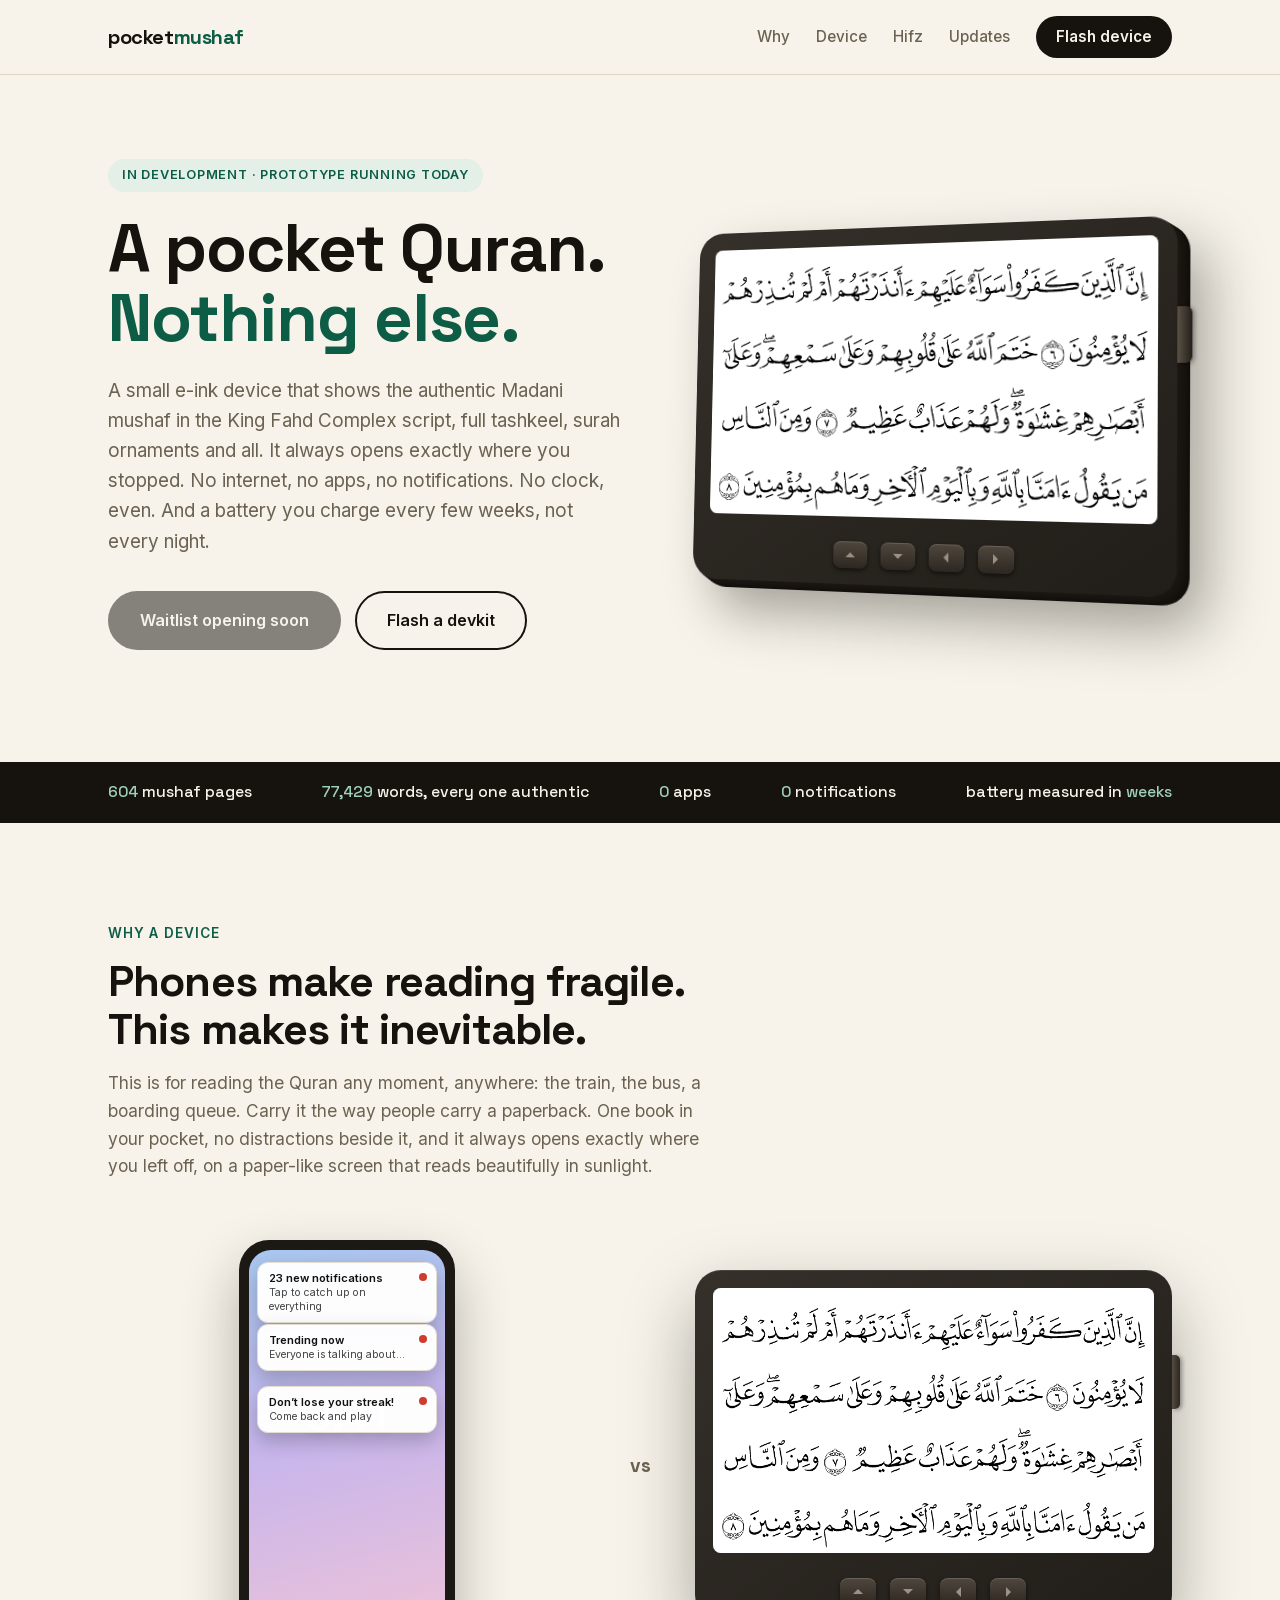
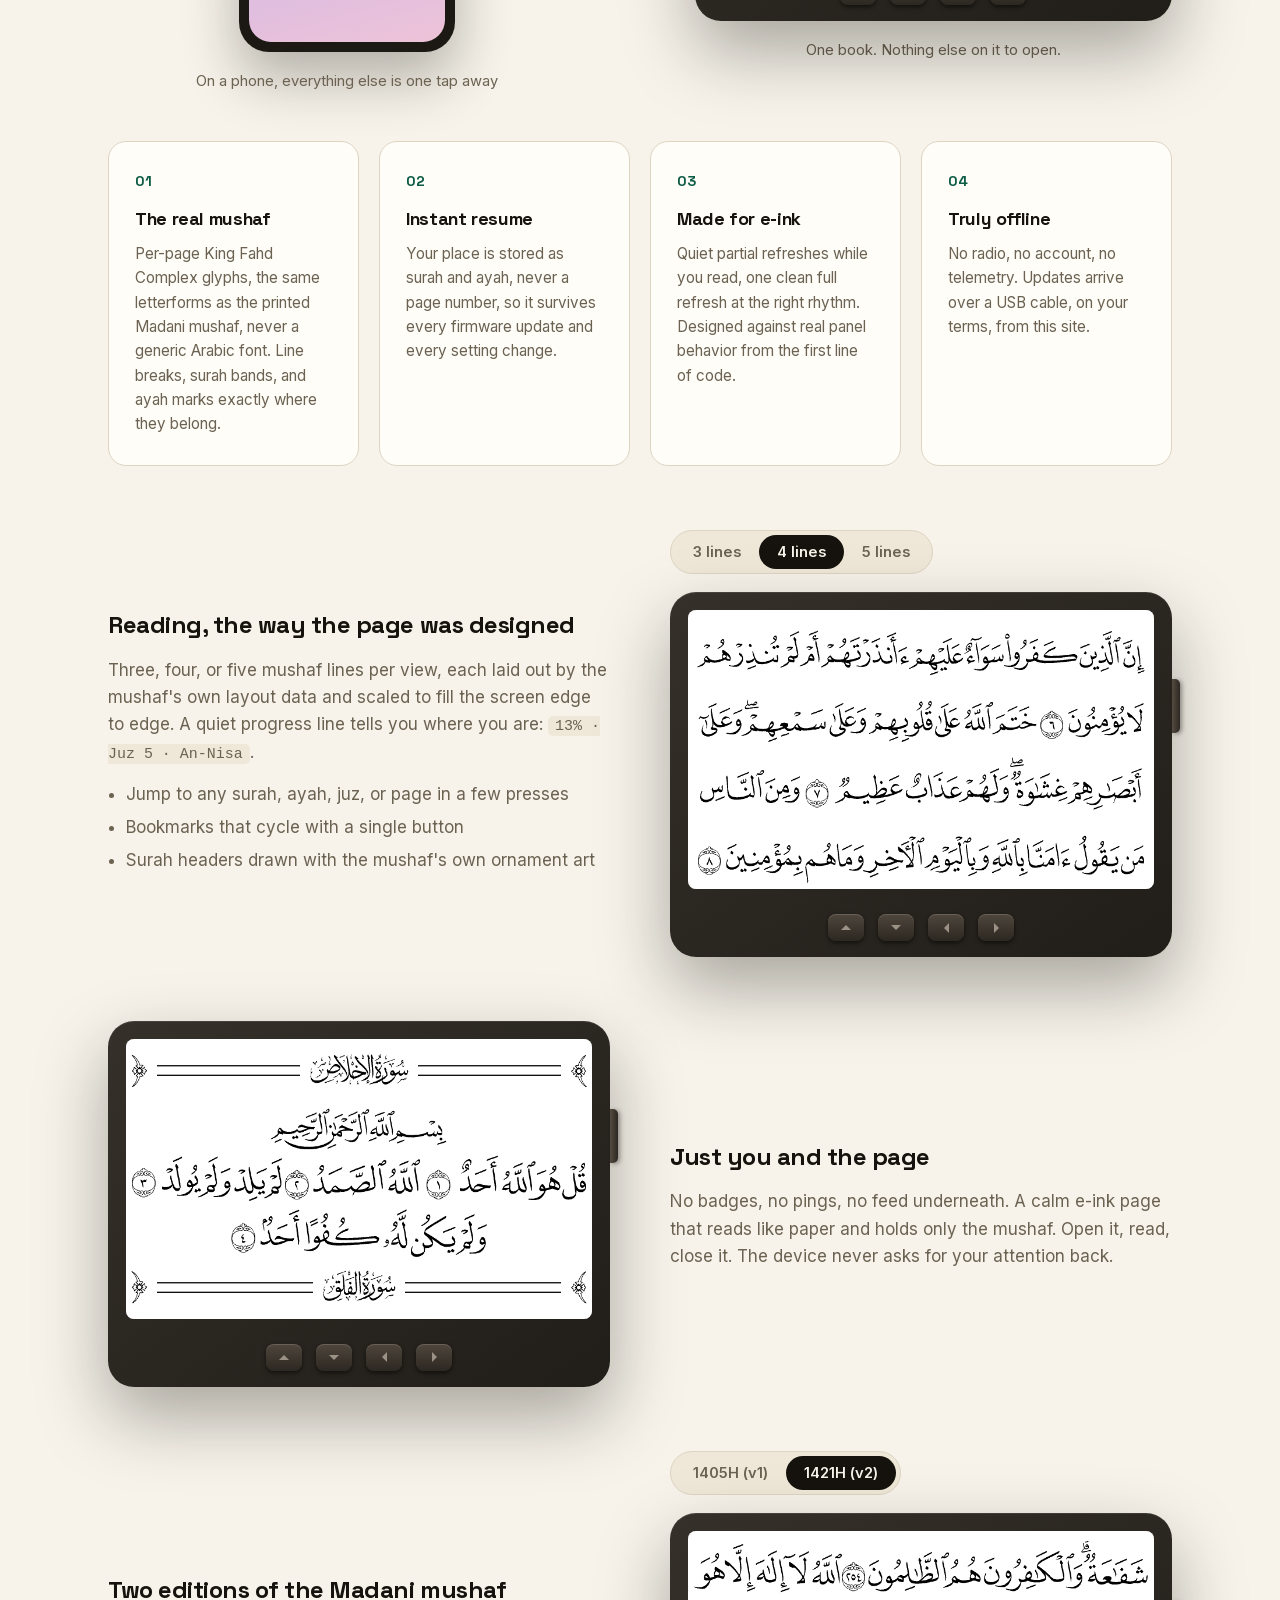
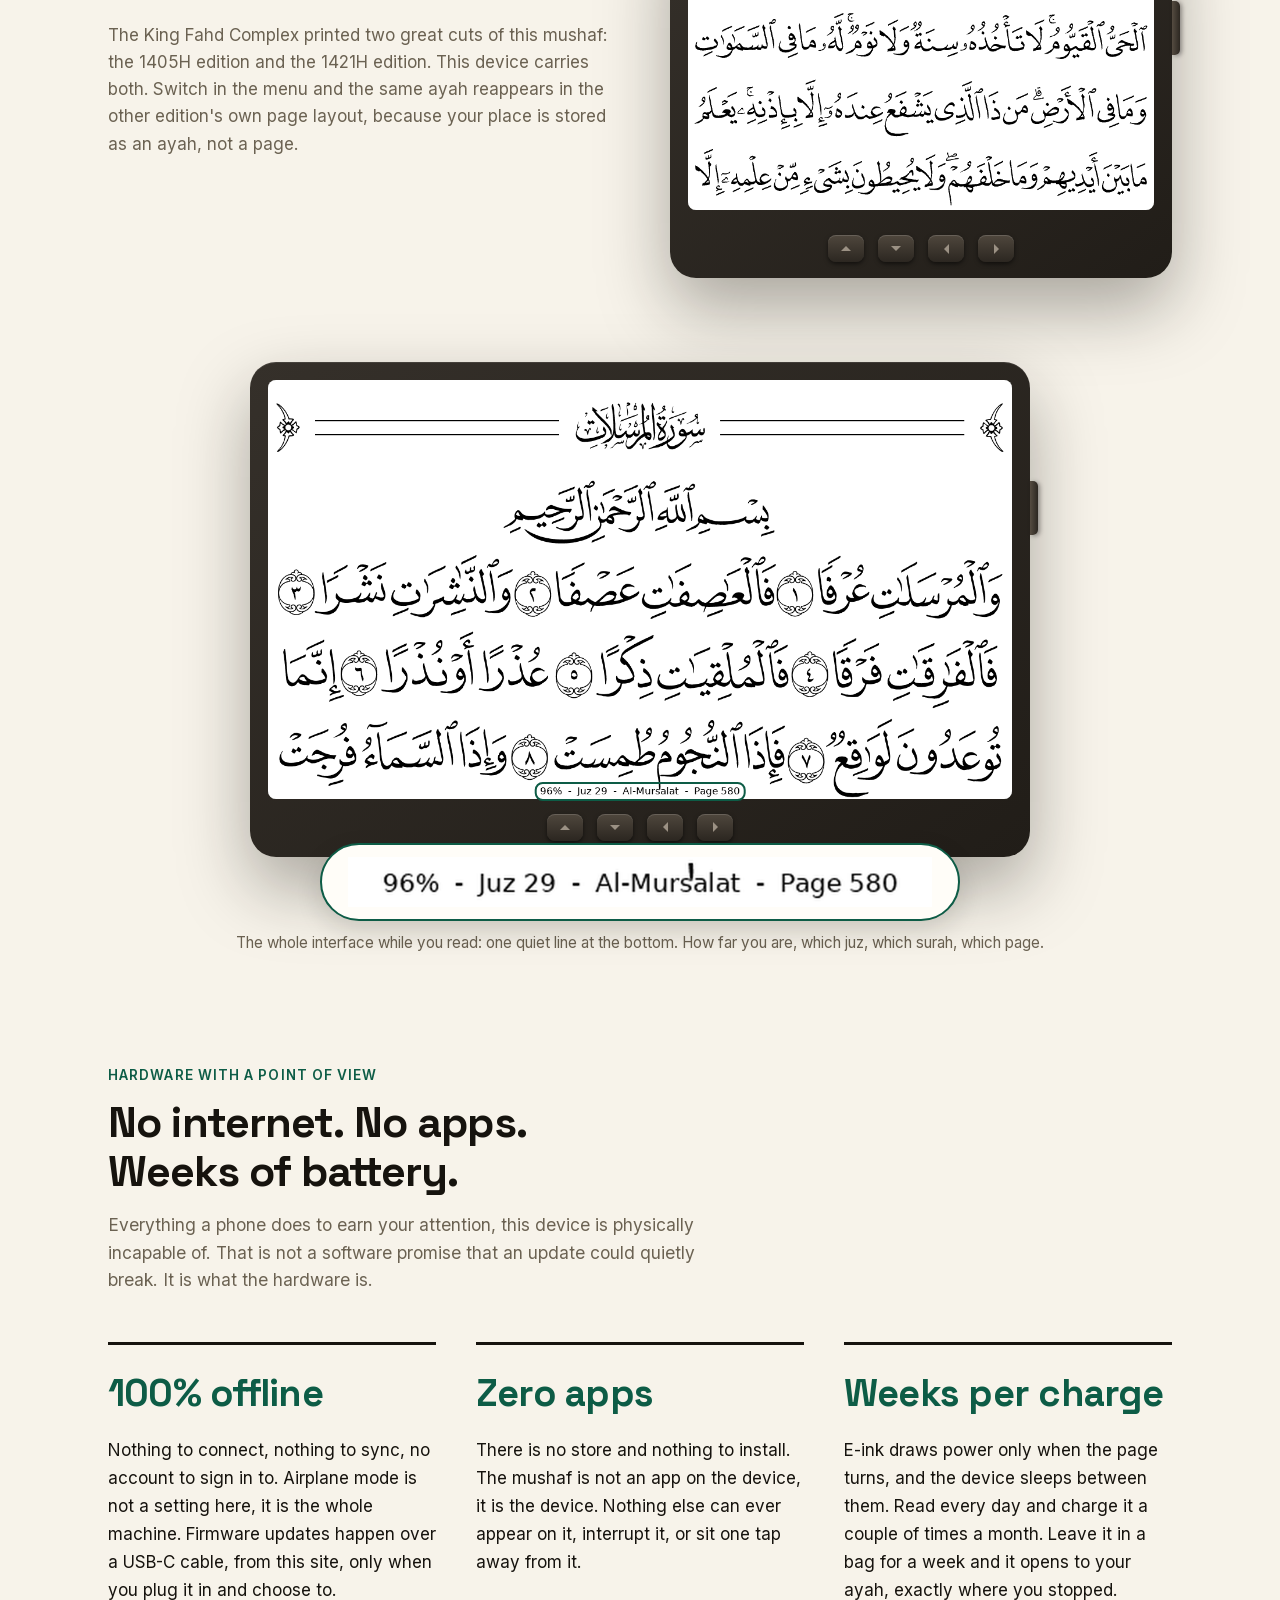
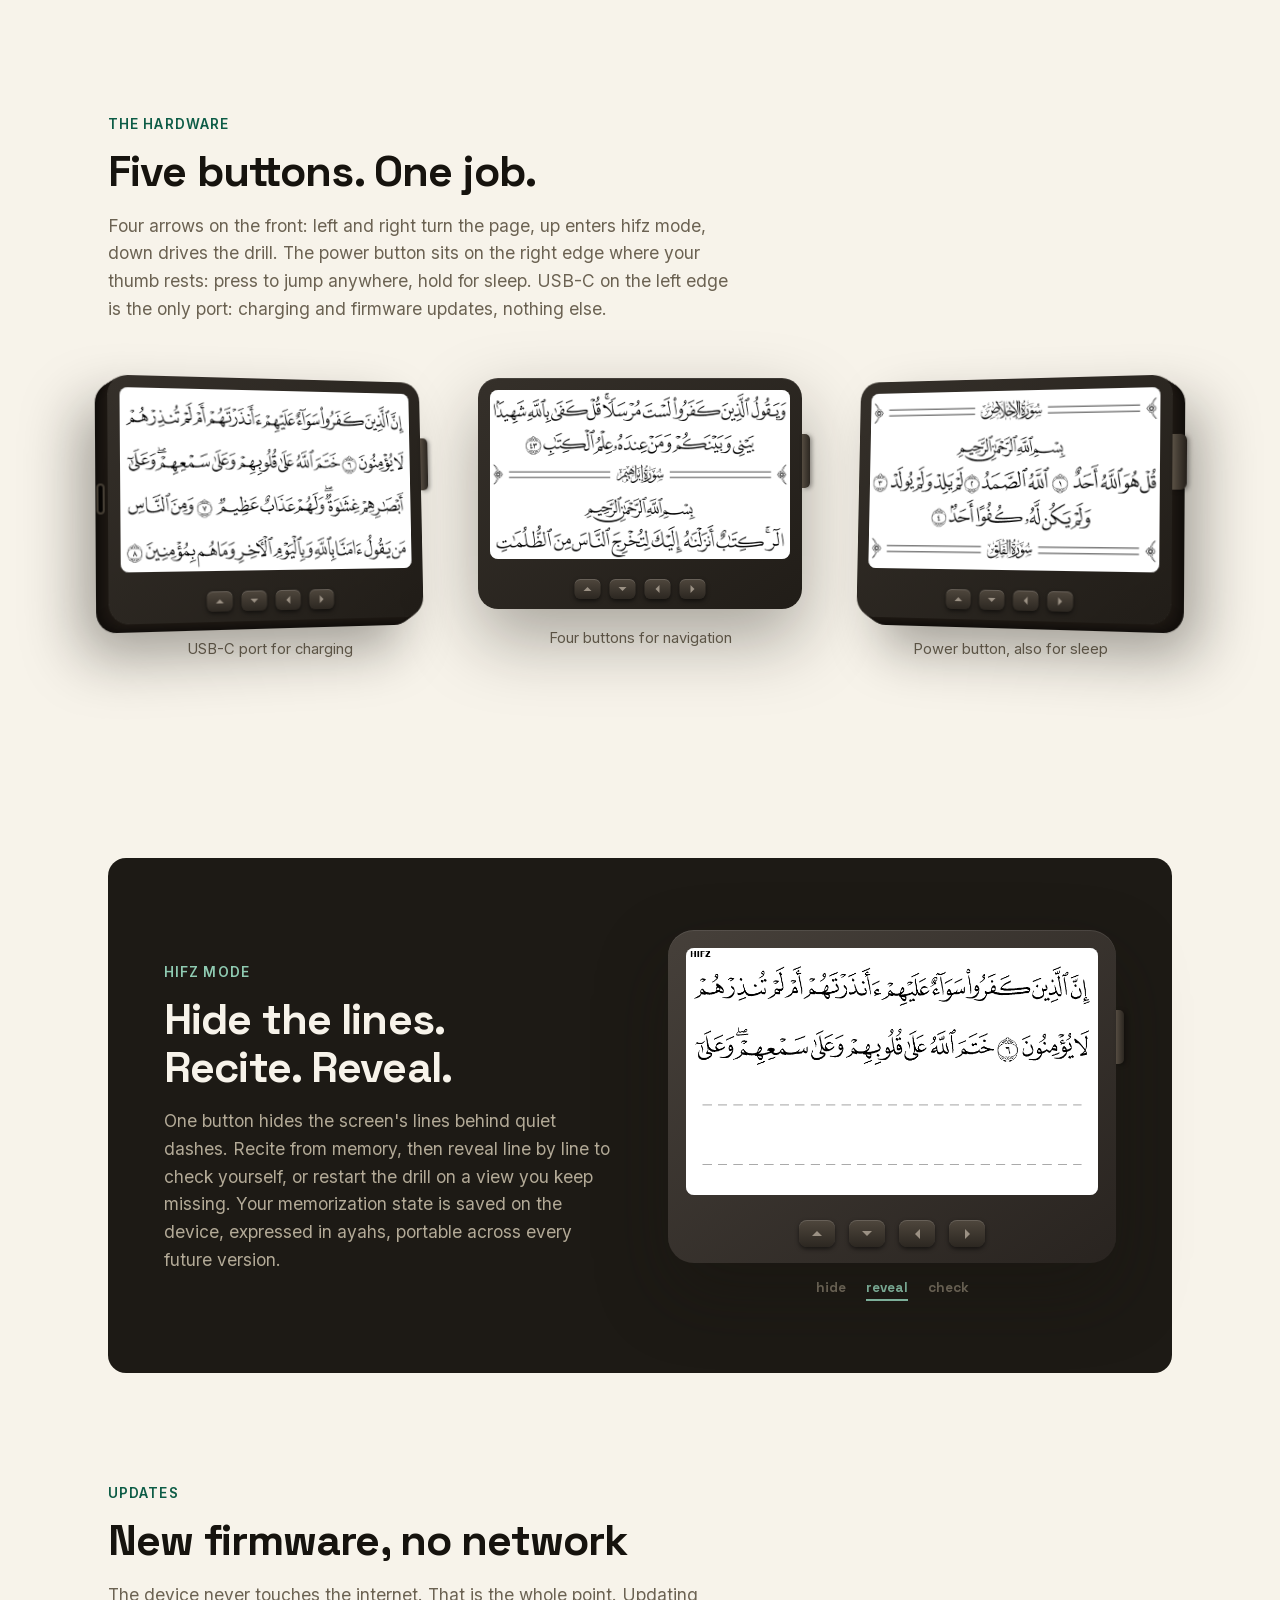
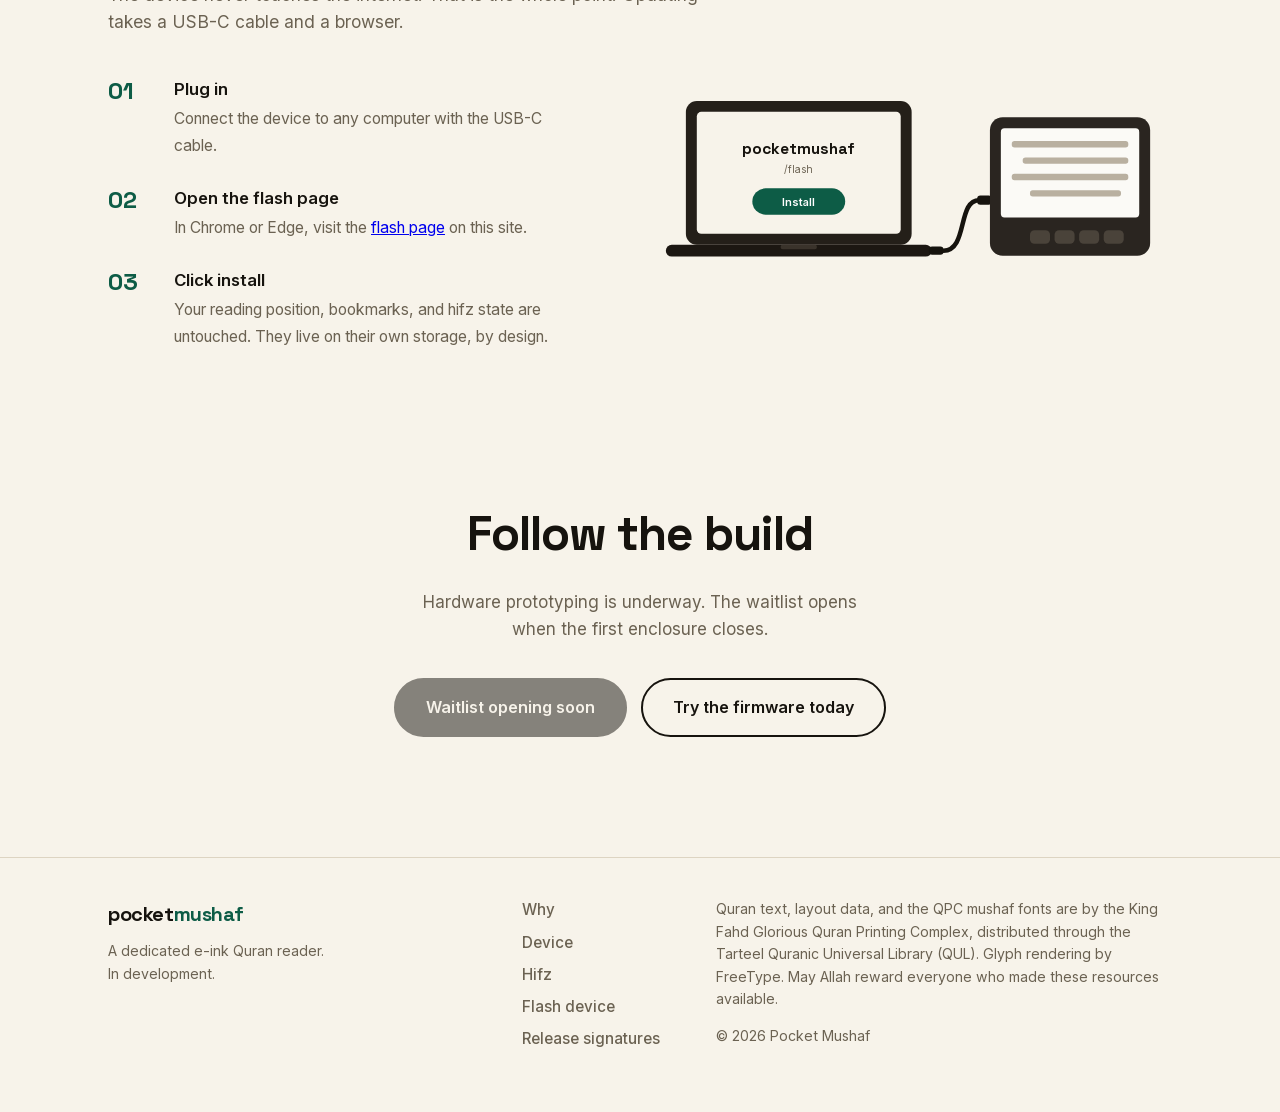
==== commit 5339b2a8: "Fix invisible bigvals: reveal class is added by site.js, not markup Co-Authored-By: Claude Fable 5 <" ====
--- a/index.html
+++ b/index.html
@@ -189,7 +189,7 @@
     <p class="sub">Everything a phone does to earn your attention, this
     device is physically incapable of. That is not a software promise
     that an update could quietly break. It is what the hardware is.</p>
-    <div class="bigvals reveal">
+    <div class="bigvals">
       <div>
         <h3>100% offline</h3>
         <p>Nothing to connect, nothing to sync, no account to sign in
